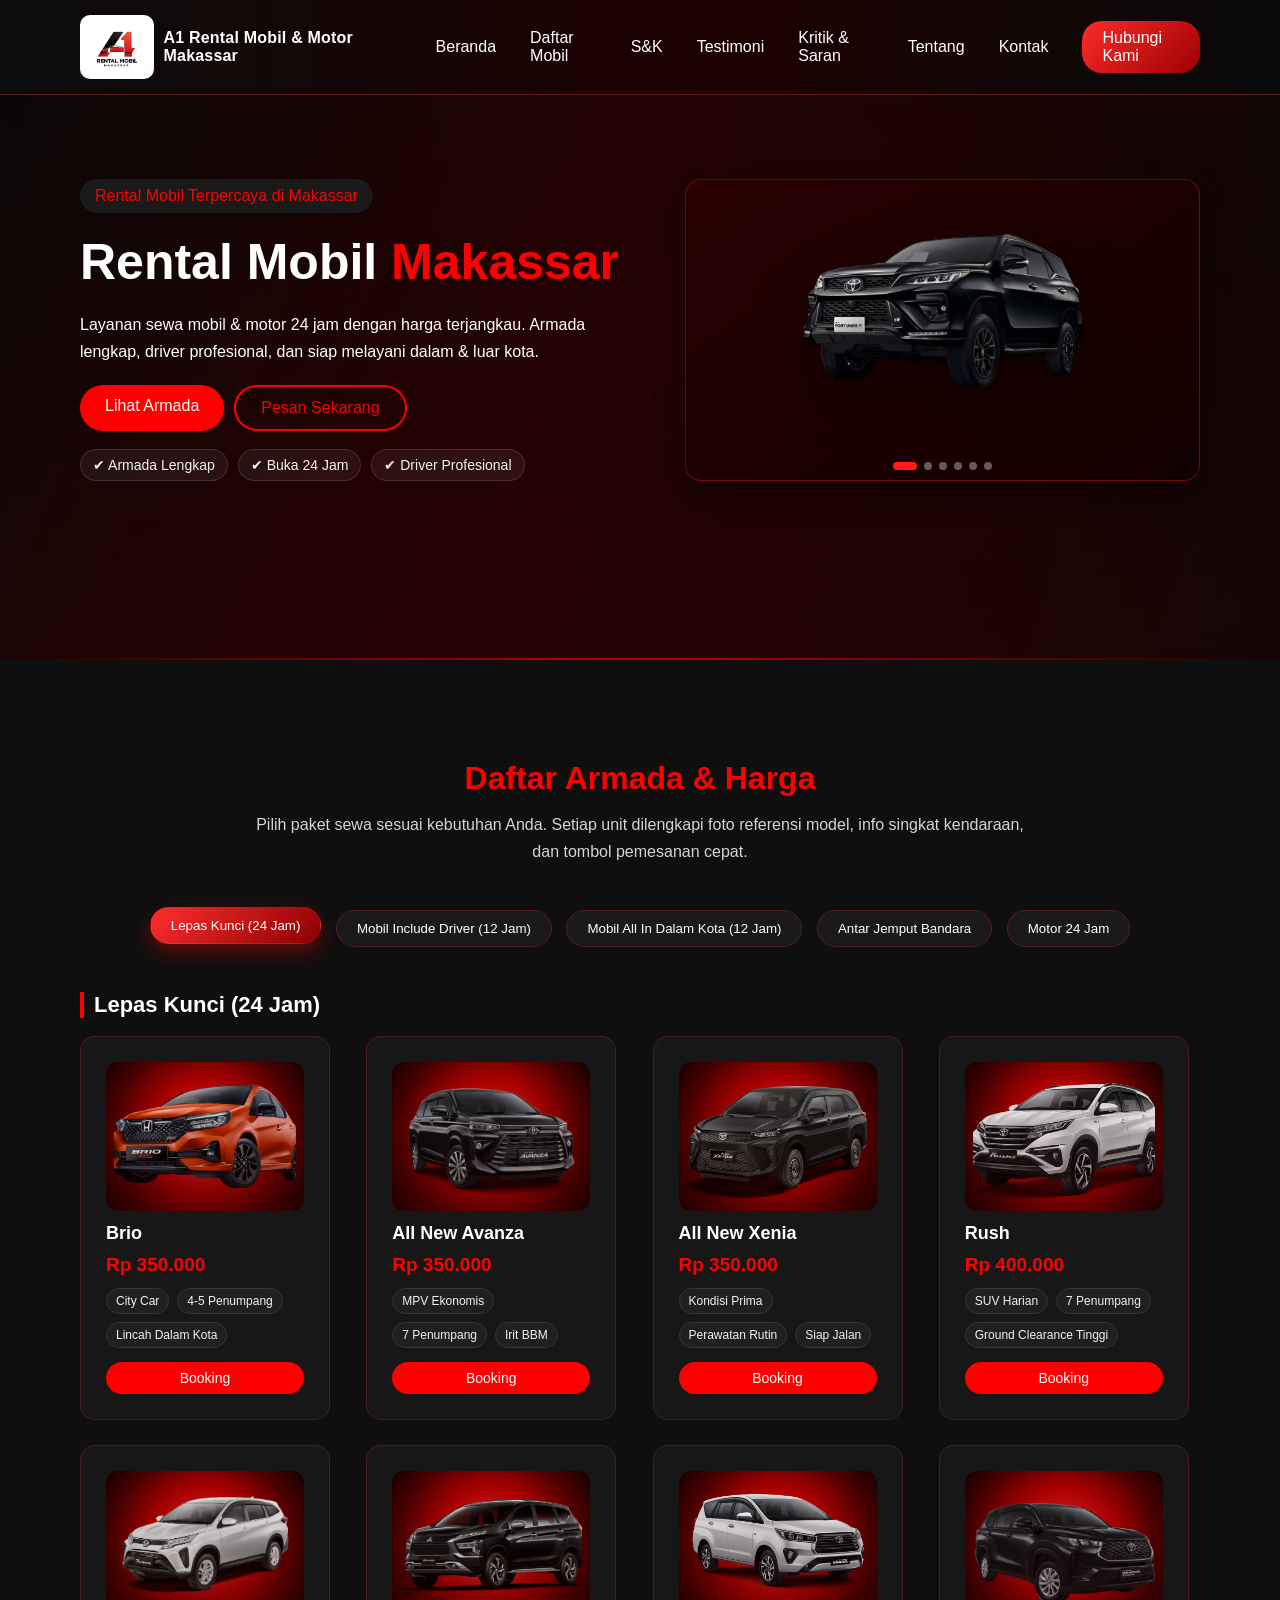
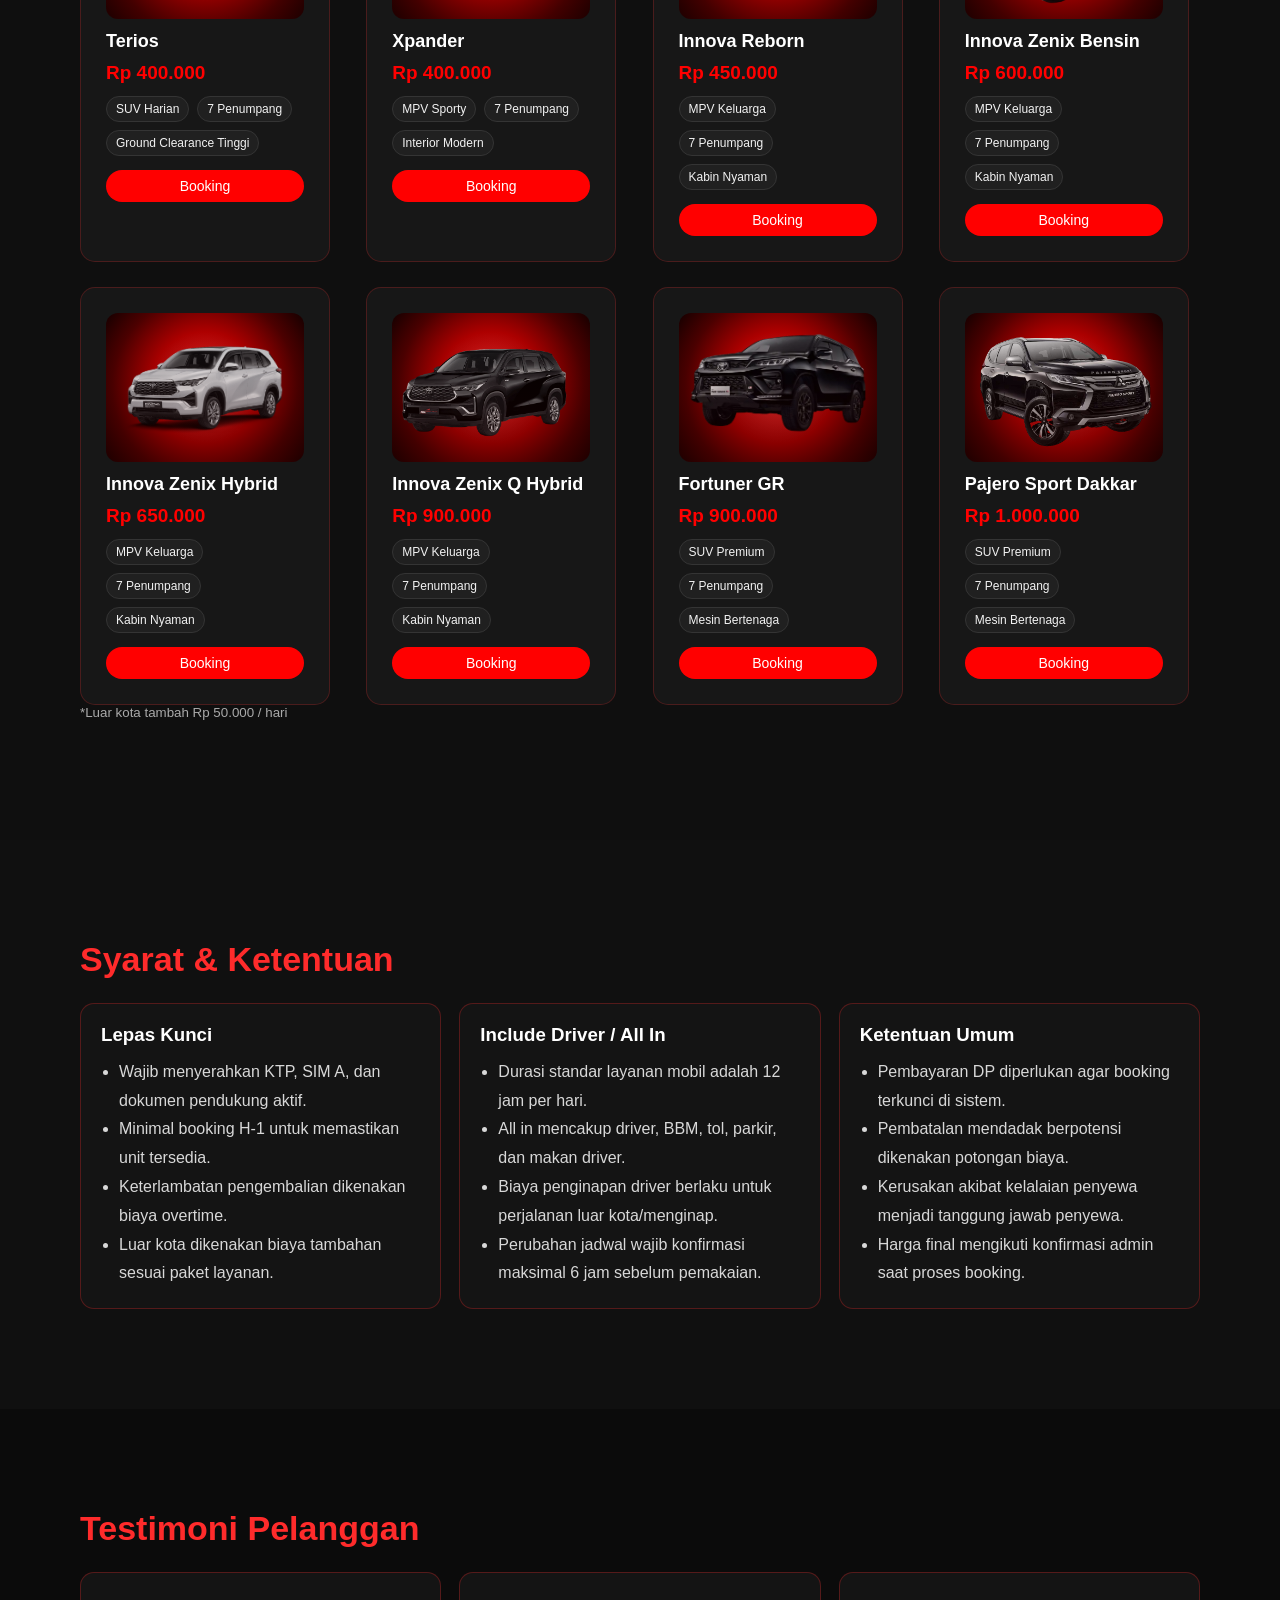
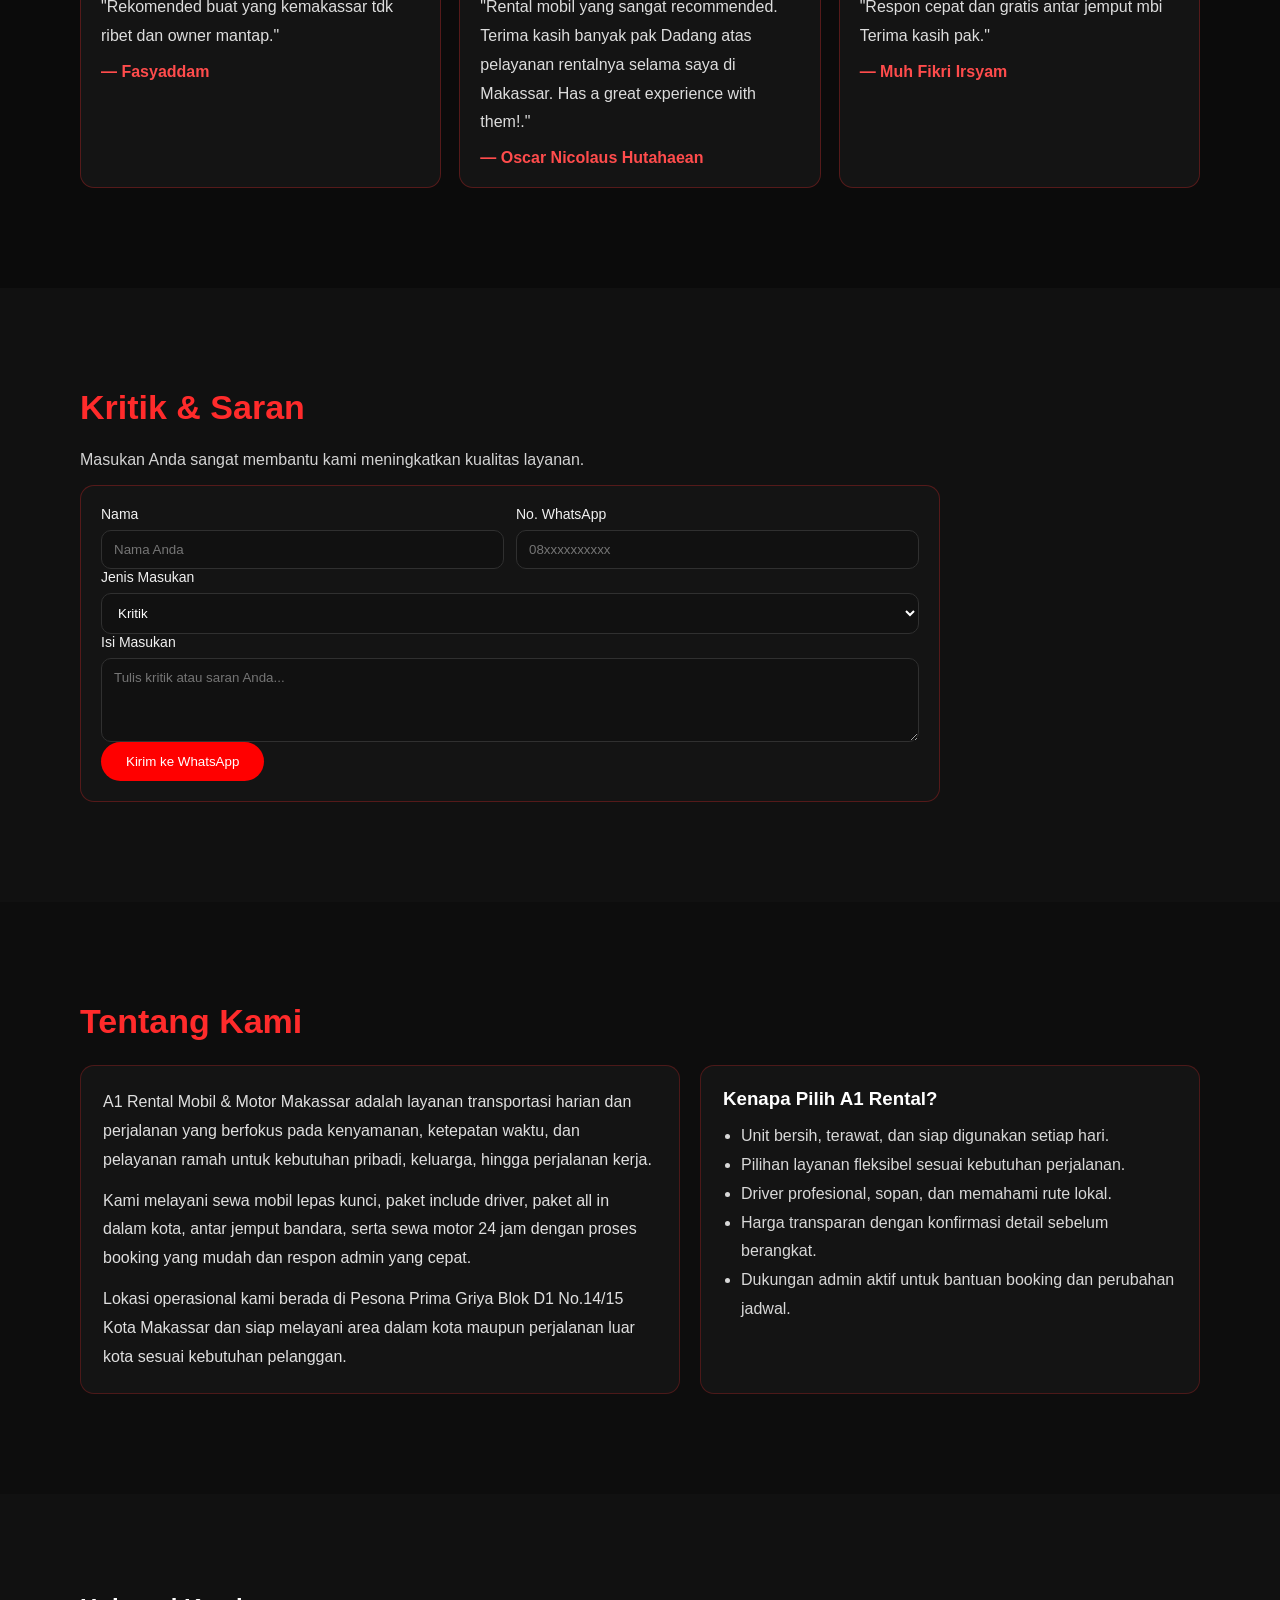
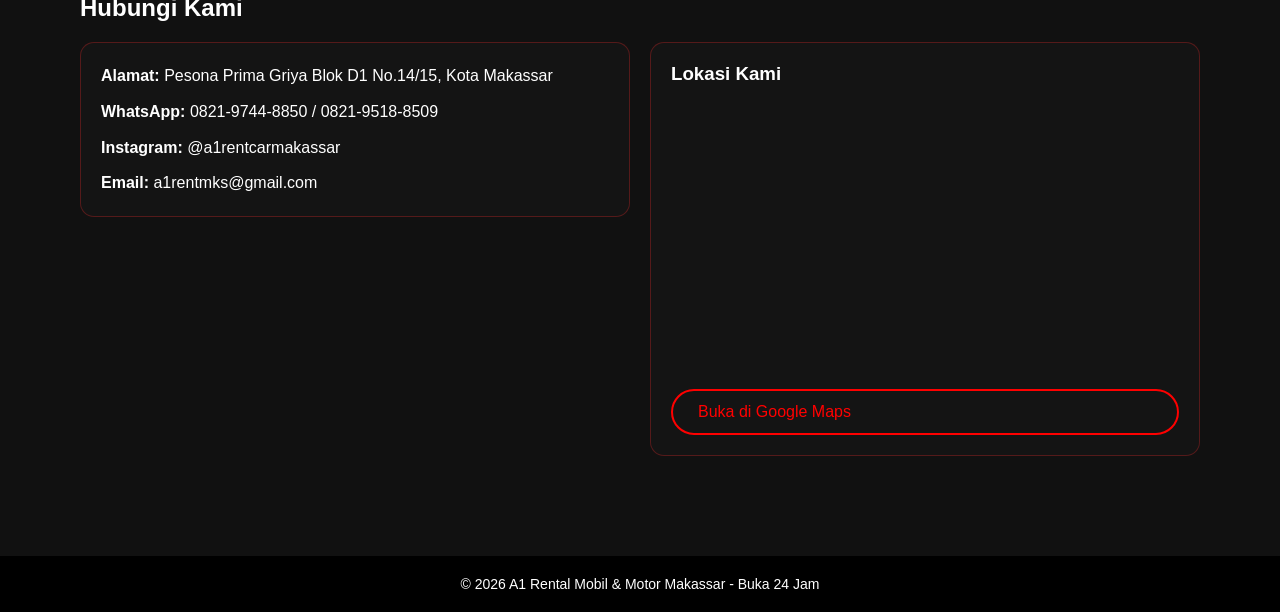
==== index.html @ 22dfd592 "remove boooking form" ====
<!DOCTYPE html>
<html lang="id">
<head>
<meta charset="UTF-8">
<meta name="viewport" content="width=device-width, initial-scale=1.0">

<!-- Primary SEO -->
<title>Rental Mobil Makassar Murah Lepas Kunci & Driver | A1 Rental Mobil</title>
<meta name="description" content="Rental Mobil Makassar murah mulai 250rb. Tersedia lepas kunci dan include driver. Armada lengkap Brio, Avanza, Innova, Fortuner. Booking cepat via WhatsApp.">
<meta name="keywords" content="rental mobil makassar, sewa mobil makassar murah, rental mobil lepas kunci makassar, rental mobil makassar dengan driver">
<meta name="robots" content="index, follow">
<meta name="author" content="A1 Rental Mobil Makassar">

<!-- Canonical -->
<link rel="canonical" href="https://www.a1rentalmakassar.com/">

<!-- Favicon -->
<link rel="icon" type="image/png" sizes="512x512" href="https://www.a1rentalmakassar.com/favicon-512.png">
<link rel="icon" type="image/png" sizes="192x192" href="https://www.a1rentalmakassar.com/favicon-192.png">
<link rel="shortcut icon" href="https://www.a1rentalmakassar.com/favicon-512.png">
<link rel="apple-touch-icon" sizes="192x192" href="https://www.a1rentalmakassar.com/favicon-192.png">

<!-- Sitemap -->
<link rel="sitemap" type="application/xml" title="Sitemap" href="/sitemap.xml">

<!-- Open Graph (Agar Bagus Saat Di Share) -->
<meta property="og:title" content="Rental Mobil Makassar Murah | A1 Rental Mobil">
<meta property="og:description" content="Sewa mobil Makassar lepas kunci & driver. Harga mulai 250rb. Booking cepat via WhatsApp.">
<meta property="og:type" content="website">
<meta property="og:url" content="https://www.a1rentalmakassar.com/">
<meta property="og:image" content="https://www.a1rentalmakassar.com/logo.png">

<!-- Twitter Card -->
<meta name="twitter:card" content="summary_large_image">
<meta name="twitter:title" content="Rental Mobil Makassar Murah | A1 Rental Mobil">
<meta name="twitter:description" content="Sewa mobil Makassar harga terjangkau. Lepas kunci & include driver.">

<!-- Google tag (gtag.js) -->
<script async src="https://www.googletagmanager.com/gtag/js?id=AW-17987800394"></script>
<script>
    window.dataLayer = window.dataLayer || [];
    function gtag(){dataLayer.push(arguments);}
    gtag('js', new Date());

    gtag('config', 'AW-17987800394');

    function gtag_report_conversion(url) {
        const fallbackRedirect = () => {
            if (url) {
                window.location.href = url;
            }
        };

        if (typeof gtag !== 'function') {
            fallbackRedirect();
            return false;
        }

        let hasRedirected = false;
        const callback = function () {
            if (hasRedirected) return;
            hasRedirected = true;
            fallbackRedirect();
        };

        gtag('event', 'conversion', {
            'send_to': 'AW-17987800394/dvFRCIK0zoEcEMqaoIFD',
            'event_callback': callback,
            'event_timeout': 2000
        });

        setTimeout(callback, 2100);
        return false;
    }
</script>

<!-- Schema Markup Local Business -->
<script type="application/ld+json">
{
  "@context": "https://schema.org",
  "@type": "AutoRental",
  "name": "A1 Rental Mobil Makassar",
  "url": "https://www.a1rentalmakassar.com",
  "logo": "https://www.a1rentalmakassar.com/logo.png",
  "telephone": "+6282197448850",
  "areaServed": "Makassar",
    "priceRange": "250000-2900000"
}
</script>

<!-- CSS -->
<link rel="stylesheet" href="style.css">

</head>
<body>

<!-- NAVBAR -->
<header class="navbar">
    <div class="logo-area">
        <img src="logo.png" alt="A1 Rental Makassar">
        <span class="logo-text">A1 Rental Mobil & Motor Makassar</span>
    </div>

    <button class="menu-toggle" id="menuToggle" aria-label="Buka menu navigasi" aria-expanded="false" aria-controls="mainNav">
        <span></span>
        <span></span>
        <span></span>
    </button>

    <nav id="mainNav">
        <a href="#beranda">Beranda</a>
        <a href="#armada">Daftar Mobil</a>
        <a href="#syarat">S&K</a>
        <a href="#testimoni">Testimoni</a>
        <a href="#saran">Kritik & Saran</a>
        <a href="#tentang">Tentang</a>
        <a href="#kontak">Kontak</a>
        <a href="https://wa.me/6282197448850" onclick="return gtag_report_conversion('https://wa.me/6282197448850');" class="btn-nav">Hubungi Kami</a>
    </nav>
</header>

<!-- HERO -->
<section class="hero" id="beranda">
    <div class="hero-inner">
        <div class="hero-text">
            <span class="badge">Rental Mobil Terpercaya di Makassar</span>
            <h1>Rental Mobil <span>Makassar</span></h1>
            <p>
                Layanan sewa mobil & motor 24 jam dengan harga terjangkau.
                Armada lengkap, driver profesional, dan siap melayani dalam & luar kota.
            </p>

            <div class="hero-btn">
                <a href="#armada" class="btn-primary">Lihat Armada</a>
                <a href="https://wa.me/6282197448850?text=Halo%20admin%20A1%20Rental%2C%20saya%20ingin%20booking%20kendaraan." onclick="return gtag_report_conversion('https://wa.me/6282197448850?text=Halo%20admin%20A1%20Rental%2C%20saya%20ingin%20booking%20kendaraan.');" class="btn-secondary">Pesan Sekarang</a>
            </div>

            <div class="info">
                <span>✔ Armada Lengkap</span>
                <span>✔ Buka 24 Jam</span>
                <span>✔ Driver Profesional</span>
            </div>
        </div>

        <div class="hero-visual">
            <div class="hero-slider-card">
                <div class="hero-slider-track" id="heroSliderTrack">
                    <div class="hero-slide" data-model="fortuner"><img src="img/Fortuner%20GR.png" alt="Fortuner GR"></div>
                    <div class="hero-slide" data-model="pajero"><img src="img/Pajero%20Sport%20Dakkar.png" alt="Pajero Sport Dakkar"></div>
                    <div class="hero-slide" data-model="alphard"><img src="img/New%20Alphard.png" alt="New Alphard"></div>
                    <div class="hero-slide" data-model="zenix"><img src="img/Innova%20Zenix%20Hybrid.png" alt="Innova Zenix Hybrid"></div>
                    <div class="hero-slide" data-model="hiace"><img src="img/Hiace%20Premio.png" alt="Hiace Premio"></div>
                    <div class="hero-slide" data-model="xpander"><img src="img/xpander.webp" alt="Xpander"></div>
                </div>
                <div class="hero-slider-dots" id="heroSliderDots"></div>
            </div>
        </div>
    </div>
</section>

<section class="armada" id="armada">

    <h2>Daftar Armada & Harga</h2>
    <p class="armada-subtitle">Pilih paket sewa sesuai kebutuhan Anda. Setiap unit dilengkapi foto referensi model, info singkat kendaraan, dan tombol pemesanan cepat.</p>

    <!-- BUTTON FILTER -->
    <div class="filter-btn">
        <button onclick="showCategory('lepas', event)" class="active">Lepas Kunci (24 Jam)</button>
        <button onclick="showCategory('driver', event)">Mobil Include Driver (12 Jam)</button>
        <button onclick="showCategory('allin', event)">Mobil All In Dalam Kota (12 Jam)</button>
        <button onclick="showCategory('bandara', event)">Antar Jemput Bandara</button>
        <button onclick="showCategory('motor', event)">Motor 24 Jam</button>
    </div>

    <!-- LEPAS KUNCI -->
    <div class="kategori-content" id="lepas">
        <h3>Lepas Kunci (24 Jam)</h3>
        <div class="grid">
            <div class="item"><h4>Brio</h4><p>Rp 350.000</p></div>
            <div class="item"><h4>All New Avanza</h4><p>Rp 350.000</p></div>
            <div class="item"><h4>All New Xenia</h4><p>Rp 350.000</p></div>
            <div class="item"><h4>Rush</h4><p>Rp 400.000</p></div>
            <div class="item"><h4>Terios</h4><p>Rp 400.000</p></div>
            <div class="item"><h4>Xpander</h4><p>Rp 400.000</p></div>
            <div class="item"><h4>Innova Reborn</h4><p>Rp 450.000</p></div>
            <div class="item"><h4>Innova Zenix Bensin</h4><p>Rp 600.000</p></div>
            <div class="item"><h4>Innova Zenix Hybrid</h4><p>Rp 650.000</p></div>
            <div class="item"><h4>Innova Zenix Q Hybrid</h4><p>Rp 900.000</p></div>
            <div class="item"><h4>Fortuner GR</h4><p>Rp 900.000</p></div>
            <div class="item"><h4>Pajero Sport Dakkar</h4><p>Rp 1.000.000</p></div>
        </div>
        <small>*Luar kota tambah Rp 50.000 / hari</small>
    </div>

    <!-- INCLUDE DRIVER -->
    <div class="kategori-content" id="driver">
        <h3>Mobil Include Driver (12 Jam)</h3>
        <div class="grid">
            <div class="item"><h4>All New Avanza</h4><p>Rp 500.000</p></div>
            <div class="item"><h4>Rush</h4><p>Rp 550.000</p></div>
            <div class="item"><h4>Terios</h4><p>Rp 550.000</p></div>
            <div class="item"><h4>Xpander</h4><p>Rp 550.000</p></div>
            <div class="item"><h4>Innova Reborn</h4><p>Rp 600.000</p></div>
            <div class="item"><h4>Innova Zenix Bensin</h4><p>Rp 750.000</p></div>
            <div class="item"><h4>Innova Zenix Hybrid</h4><p>Rp 800.000</p></div>
            <div class="item"><h4>Innova Zenix Q Hybrid</h4><p>Rp 1.050.000</p></div>
            <div class="item"><h4>Fortuner GR</h4><p>Rp 1.050.000</p></div>
            <div class="item"><h4>Pajero Sport Dakkar</h4><p>Rp 1.150.000</p></div>
            <div class="item"><h4>Hiace Commuter</h4><p>Rp 1.250.000</p></div>
            <div class="item"><h4>Hiace Premio</h4><p>Rp 1.350.000</p></div>
            <div class="item"><h4>New Alphard</h4><p>Rp 2.600.000</p></div>
        </div>
        <small>*Luar kota tambah Rp 100.000 / hari</small>
    </div>

    <!-- ALL IN -->
    <div class="kategori-content" id="allin">
        <h3>Mobil All In Dalam Kota (12 Jam)</h3>
        <small>*Include driver, BBM, makan driver, tol & parkir</small>
        <div class="grid">
            <div class="item"><h4>All New Avanza</h4><p>Rp 800.000</p></div>
            <div class="item"><h4>Rush</h4><p>Rp 850.000</p></div>
            <div class="item"><h4>Terios</h4><p>Rp 850.000</p></div>
            <div class="item"><h4>Xpander</h4><p>Rp 850.000</p></div>
            <div class="item"><h4>Innova Reborn</h4><p>Rp 900.000</p></div>
            <div class="item"><h4>Innova Zenix Bensin</h4><p>Rp 1.050.000</p></div>
            <div class="item"><h4>Innova Zenix Hybrid</h4><p>Rp 1.100.000</p></div>
            <div class="item"><h4>Innova Zenix Q Hybrid</h4><p>Rp 1.350.000</p></div>
            <div class="item"><h4>Fortuner GR</h4><p>Rp 1.350.000</p></div>
            <div class="item"><h4>Pajero Sport Dakkar</h4><p>Rp 1.450.000</p></div>
            <div class="item"><h4>Hiace Commuter</h4><p>Rp 1.550.000</p></div>
            <div class="item"><h4>Hiace Premio</h4><p>Rp 1.600.000</p></div>
            <div class="item"><h4>New Alphard</h4><p>Rp 2.900.000</p></div>
        </div>
    </div>

    <!-- BANDARA -->
    <div class="kategori-content" id="bandara">
        <h3>Antar Jemput Bandara All In</h3>
        <small>*BBM, tol & parkir</small>
        <div class="grid">
            <div class="item"><h4>Avanza</h4><p>Rp 250.000</p></div>
            <div class="item"><h4>Innova Reborn</h4><p>Rp 350.000</p></div>
            <div class="item"><h4>Innova Zenix</h4><p>Rp 450.000</p></div>
        </div>
    </div>

    <!-- MOTOR -->
    <div class="kategori-content" id="motor">
        <h3>Motor 24 Jam</h3>
        <div class="grid">
            <div class="item"><h4>PCX 150 cc</h4><p>Rp 150.000</p></div>
            <div class="item"><h4>NMAX 150 cc</h4><p>Rp 150.000</p></div>
            <div class="item"><h4>Vario 125 cc</h4><p>Rp 100.000</p></div>
            <div class="item"><h4>Fino 125 cc</h4><p>Rp 100.000</p></div>
            <div class="item"><h4>Scoopy 125 cc</h4><p>Rp 100.000</p></div>
            <div class="item"><h4>Genio 110 cc</h4><p>Rp 100.000</p></div>
        </div>
    </div>

</section>

<!-- SYARAT KETENTUAN -->
<section class="syarat" id="syarat">
    <h2>Syarat & Ketentuan</h2>
    <div class="terms-grid">
        <div class="terms-card">
            <h3>Lepas Kunci</h3>
            <ul>
                <li>Wajib menyerahkan KTP, SIM A, dan dokumen pendukung aktif.</li>
                <li>Minimal booking H-1 untuk memastikan unit tersedia.</li>
                <li>Keterlambatan pengembalian dikenakan biaya overtime.</li>
                <li>Luar kota dikenakan biaya tambahan sesuai paket layanan.</li>
            </ul>
        </div>
        <div class="terms-card">
            <h3>Include Driver / All In</h3>
            <ul>
                <li>Durasi standar layanan mobil adalah 12 jam per hari.</li>
                <li>All in mencakup driver, BBM, tol, parkir, dan makan driver.</li>
                <li>Biaya penginapan driver berlaku untuk perjalanan luar kota/menginap.</li>
                <li>Perubahan jadwal wajib konfirmasi maksimal 6 jam sebelum pemakaian.</li>
            </ul>
        </div>
        <div class="terms-card">
            <h3>Ketentuan Umum</h3>
            <ul>
                <li>Pembayaran DP diperlukan agar booking terkunci di sistem.</li>
                <li>Pembatalan mendadak berpotensi dikenakan potongan biaya.</li>
                <li>Kerusakan akibat kelalaian penyewa menjadi tanggung jawab penyewa.</li>
                <li>Harga final mengikuti konfirmasi admin saat proses booking.</li>
            </ul>
        </div>
    </div>
</section>

<!-- TESTIMONI -->
<section class="testimoni" id="testimoni">
    <h2>Testimoni Pelanggan</h2>
    <div class="testimoni-grid">
        <article class="testi-item">
            <p>"Rekomended buat yang kemakassar tdk ribet dan owner mantap."</p>
            <h4>— Fasyaddam</h4>
        </article>
        <article class="testi-item">
            <p>"Rental mobil yang sangat recommended. Terima kasih banyak pak Dadang atas pelayanan rentalnya selama saya di Makassar. Has a great experience with them!."</p>
            <h4>— Oscar Nicolaus Hutahaean</h4>
        </article>
        <article class="testi-item">
            <p>"Respon cepat dan gratis antar jemput mbi Terima kasih pak."</p>
            <h4>— Muh Fikri Irsyam</h4>
        </article>
    </div>
</section>

<!-- KRITIK DAN SARAN -->
<section class="saran" id="saran">
    <h2>Kritik & Saran</h2>
    <p class="saran-subtitle">Masukan Anda sangat membantu kami meningkatkan kualitas layanan.</p>
    <form id="feedbackForm" class="feedback-form">
        <div class="form-row">
            <div class="form-group">
                <label for="feedbackNama">Nama</label>
                <input type="text" id="feedbackNama" required placeholder="Nama Anda">
            </div>
            <div class="form-group">
                <label for="feedbackNoWa">No. WhatsApp</label>
                <input type="tel" id="feedbackNoWa" required placeholder="08xxxxxxxxxx">
            </div>
        </div>
        <div class="form-group">
            <label for="feedbackJenis">Jenis Masukan</label>
            <select id="feedbackJenis" required>
                <option value="Kritik">Kritik</option>
                <option value="Saran">Saran</option>
                <option value="Apresiasi">Apresiasi</option>
            </select>
        </div>
        <div class="form-group">
            <label for="feedbackPesan">Isi Masukan</label>
            <textarea id="feedbackPesan" rows="4" required placeholder="Tulis kritik atau saran Anda..."></textarea>
        </div>
        <button type="submit" class="btn-primary">Kirim ke WhatsApp</button>
    </form>
</section>

<!-- TENTANG -->
<section class="tentang" id="tentang">
    <h2>Tentang Kami</h2>
    <div class="tentang-grid">
        <div class="tentang-main">
            <p>
                A1 Rental Mobil & Motor Makassar adalah layanan transportasi harian dan perjalanan yang berfokus pada
                kenyamanan, ketepatan waktu, dan pelayanan ramah untuk kebutuhan pribadi, keluarga, hingga perjalanan kerja.
            </p>
            <p>
                Kami melayani sewa mobil lepas kunci, paket include driver, paket all in dalam kota, antar jemput bandara,
                serta sewa motor 24 jam dengan proses booking yang mudah dan respon admin yang cepat.
            </p>
            <p>
                Lokasi operasional kami berada di Pesona Prima Griya Blok D1 No.14/15 Kota Makassar dan siap melayani
                area dalam kota maupun perjalanan luar kota sesuai kebutuhan pelanggan.
            </p>
        </div>

        <div class="tentang-side">
            <h3>Kenapa Pilih A1 Rental?</h3>
            <ul>
                <li>Unit bersih, terawat, dan siap digunakan setiap hari.</li>
                <li>Pilihan layanan fleksibel sesuai kebutuhan perjalanan.</li>
                <li>Driver profesional, sopan, dan memahami rute lokal.</li>
                <li>Harga transparan dengan konfirmasi detail sebelum berangkat.</li>
                <li>Dukungan admin aktif untuk bantuan booking dan perubahan jadwal.</li>
            </ul>
        </div>
    </div>
</section>

<!-- KONTAK -->
<section class="kontak" id="kontak">
    <h2>Hubungi Kami</h2>
    <div class="kontak-layout">
        <div class="kontak-grid">
            <p><b>Alamat:</b> Pesona Prima Griya Blok D1 No.14/15, Kota Makassar</p>
            <p><b>WhatsApp:</b> 0821-9744-8850 / 0821-9518-8509</p>
            <p><b>Instagram:</b> @a1rentcarmakassar</p>
            <p><b>Email:</b> a1rentmks@gmail.com</p>
        </div>

        <div class="kontak-map-card">
            <h3>Lokasi Kami</h3>
            <iframe
                src="https://www.google.com/maps?output=embed&q=Pesona+Prima+Griya+Blok+D1+No.14/15+Kota+Makassar"
                loading="lazy"
                referrerpolicy="no-referrer-when-downgrade"
                allowfullscreen
                title="Google Maps A1 Rental Makassar"></iframe>
            <a href="https://maps.app.goo.gl/TcPiTi96g9vByP3y5" target="_blank" class="btn-secondary">Buka di Google Maps</a>
        </div>
    </div>
</section>

<footer>
    © 2026 A1 Rental Mobil & Motor Makassar - Buka 24 Jam
</footer>
<script>
function showCategory(id, evt) {
    const contents = document.querySelectorAll('.kategori-content');
    const buttons = document.querySelectorAll('.filter-btn button');

    contents.forEach(content => {
        content.classList.remove('active');
    });

    buttons.forEach(btn => {
        btn.classList.remove('active');
    });

    document.getElementById(id).classList.add('active');
    if (evt && evt.currentTarget) {
        evt.currentTarget.classList.add('active');
    }
}

document.getElementById('lepas').classList.add('active');

const menuToggle = document.getElementById('menuToggle');
const mainNav = document.getElementById('mainNav');

if (menuToggle && mainNav) {
    menuToggle.addEventListener('click', () => {
        const isOpen = mainNav.classList.toggle('open');
        menuToggle.classList.toggle('active', isOpen);
        menuToggle.setAttribute('aria-expanded', String(isOpen));
    });

    mainNav.querySelectorAll('a').forEach(link => {
        link.addEventListener('click', () => {
            mainNav.classList.remove('open');
            menuToggle.classList.remove('active');
            menuToggle.setAttribute('aria-expanded', 'false');
        });
    });
}

const localImageMap = {
    'brio': 'img/brio.png',
    'all new avanza': 'img/avanza.png',
    'all new xenia': 'img/xenia.webp',
    'avanza': 'img/avanza.png',
    'rush': 'img/rush.png',
    'terios': 'img/terios.webp',
    'xpander': 'img/xpander.webp',
    'innova reborn': 'img/Innova Reborn.png',
    'innova zenix bensin': 'img/Innova Zenix Bensin.png',
    'innova zenix hybrid': 'img/Innova Zenix Hybrid.png',
    'innova zenix q hybrid': 'img/Innova Zenix Q Hybrid.png',
    'innova zenix': 'img/Innova Zenix Bensin.png',
    'fortuner gr': 'img/Fortuner GR.png',
    'pajero sport dakkar': 'img/Pajero Sport Dakkar.png',
    'hiace commuter': 'img/Hiace Commuter.png',
    'hiace premio': 'img/Hiace Premio.png',
    'new alphard': 'img/New Alphard.png',
    'pcx 150 cc': 'img/PCX 150 cc.png',
    'nmax 150 cc': 'img/NMAX 150 cc.png',
    'vario 125 cc': 'img/Vario 125 cc.png',
    'fino 125 cc': 'img/Fino 125 cc.png',
    'scoopy 125 cc': 'img/Scoopy 125 cc.png',
    'genio 110 cc': 'img/Genio 110 cc.png'
};

function getSpecs(vehicleName) {
    const name = vehicleName.toLowerCase();

    if (name.includes('alphard')) return ['Premium MPV', '7 Penumpang', 'Captain Seat'];
    if (name.includes('hiace')) return ['Van Pariwisata', '10-14 Penumpang', 'Bagasi Luas'];
    if (name.includes('fortuner') || name.includes('pajero')) return ['SUV Premium', '7 Penumpang', 'Mesin Bertenaga'];
    if (name.includes('innova')) return ['MPV Keluarga', '7 Penumpang', 'Kabin Nyaman'];
    if (name.includes('rush') || name.includes('terios')) return ['SUV Harian', '7 Penumpang', 'Ground Clearance Tinggi'];
    if (name.includes('xpander')) return ['MPV Sporty', '7 Penumpang', 'Interior Modern'];
    if (name.includes('avanza')) return ['MPV Ekonomis', '7 Penumpang', 'Irit BBM'];
    if (name.includes('brio')) return ['City Car', '4-5 Penumpang', 'Lincah Dalam Kota'];
    return ['Kondisi Prima', 'Perawatan Rutin', 'Siap Jalan'];
}

const carCategoryIds = ['lepas', 'driver', 'allin', 'bandara', 'motor'];

carCategoryIds.forEach(categoryId => {
    const category = document.getElementById(categoryId);
    if (!category) return;

    category.querySelectorAll('.item').forEach((card, index) => {
        if (card.querySelector('.item-media')) return;

        const title = card.querySelector('h4');
        const price = card.querySelector('p');
        if (!title || !price) return;

        const modelName = title.textContent.trim();
        const normalized = modelName.toLowerCase();
        const localImage = localImageMap[normalized] || 'img/avanza.png';
        card.setAttribute('data-model', normalized);

        const media = document.createElement('div');
        media.className = 'item-media';

        const image = document.createElement('img');
        image.className = 'vehicle-img';
        image.loading = 'lazy';
        image.alt = modelName;
        image.src = localImage;
        media.appendChild(image);

        const specs = getSpecs(modelName);
        const infoList = document.createElement('ul');
        infoList.className = 'vehicle-meta';
        specs.forEach(item => {
            const li = document.createElement('li');
            li.textContent = item;
            infoList.appendChild(li);
        });

        const actionWrap = document.createElement('div');
        actionWrap.className = 'item-actions';
        const layananLabels = {
            lepas: 'Lepas Kunci',
            driver: 'Include Driver',
            allin: 'All In (Driver + BBM)',
            bandara: 'Antar Jemput Bandara',
            motor: 'Sewa Motor'
        };
        const waBookingMessage = `Halo admin A1 Rental, saya ingin booking unit ${modelName} untuk layanan ${layananLabels[categoryId] || categoryId}.`;
        const waBookingLink = `https://wa.me/6282197448850?text=${encodeURIComponent(waBookingMessage)}`;
        actionWrap.innerHTML = `
            <a href="${waBookingLink}" class="item-order" target="_blank" rel="noopener" onclick="return gtag_report_conversion('${waBookingLink}');">Booking</a>
        `;

        card.classList.add('enhanced-item', 'reveal-item');
        card.style.setProperty('--delay', `${index * 0.05}s`);
        card.prepend(media);
        price.insertAdjacentElement('afterend', infoList);
        card.appendChild(actionWrap);
    });
});

const revealObserver = new IntersectionObserver((entries) => {
    entries.forEach(entry => {
        if (entry.isIntersecting) {
            entry.target.classList.add('show');
            revealObserver.unobserve(entry.target);
        }
    });
}, { threshold: 0.15 });

document.querySelectorAll('.reveal-item').forEach(card => revealObserver.observe(card));

const feedbackForm = document.getElementById('feedbackForm');

if (feedbackForm) {
    feedbackForm.addEventListener('submit', (event) => {
        event.preventDefault();

        const nama = document.getElementById('feedbackNama').value.trim();
        const noWa = document.getElementById('feedbackNoWa').value.trim();
        const jenis = document.getElementById('feedbackJenis').value;
        const pesan = document.getElementById('feedbackPesan').value.trim();

        const waMessage = [
            'Halo admin A1 Rental, saya ingin mengirim masukan.',
            '',
            `Nama: ${nama}`,
            `No. WA: ${noWa}`,
            `Jenis: ${jenis}`,
            `Masukan: ${pesan}`
        ].join('\n');

        const waUrl = `https://wa.me/6282197448850?text=${encodeURIComponent(waMessage)}`;
        gtag_report_conversion(waUrl);
    });
}

const heroSliderTrack = document.getElementById('heroSliderTrack');
const heroSliderDots = document.getElementById('heroSliderDots');

if (heroSliderTrack && heroSliderDots) {
    const heroSlides = Array.from(heroSliderTrack.children);
    let activeSlide = 0;
    let slideTimer;

    heroSlides.forEach((_, index) => {
        const dot = document.createElement('button');
        dot.type = 'button';
        dot.setAttribute('aria-label', `Slide ${index + 1}`);
        if (index === 0) dot.classList.add('active');
        dot.addEventListener('click', () => {
            showHeroSlide(index);
            restartHeroSlider();
        });
        heroSliderDots.appendChild(dot);
    });

    const dots = heroSliderDots.querySelectorAll('button');

    function showHeroSlide(index) {
        activeSlide = (index + heroSlides.length) % heroSlides.length;
        heroSlides.forEach((slide, slideIndex) => {
            slide.classList.toggle('active', slideIndex === activeSlide);
        });
        dots.forEach((dot, dotIndex) => {
            dot.classList.toggle('active', dotIndex === activeSlide);
        });
    }

    function startHeroSlider() {
        slideTimer = setInterval(() => {
            showHeroSlide(activeSlide + 1);
        }, 3000);
    }

    function restartHeroSlider() {
        clearInterval(slideTimer);
        startHeroSlider();
    }

    showHeroSlide(0);
    startHeroSlider();

    heroSliderTrack.addEventListener('mouseenter', () => clearInterval(slideTimer));
    heroSliderTrack.addEventListener('mouseleave', startHeroSlider);
}
</script>

</body>
</html>
---- style.css ----
* {
    margin: 0;
    padding: 0;
    box-sizing: border-box;
    font-family: Arial, sans-serif;
}

body {
    background: #0b0b0b;
    color: white;
    scroll-behavior: smooth;
    overflow-x: hidden;
    animation: pageFade 0.8s ease;
}

body::before {
    content: "";
    position: fixed;
    inset: 0;
    background: radial-gradient(circle at top right, rgba(255, 0, 0, 0.12), rgba(255, 0, 0, 0));
    pointer-events: none;
    z-index: -1;
}

/* NAVBAR */
.navbar {
    display: flex;
    justify-content: space-between;
    align-items: center;
    padding: 15px 80px;
    background: linear-gradient(90deg, #0c0c0c 0%, #1d0000 55%, #0a0a0a 100%);
    position: fixed;
    width: 100%;
    top: 0;
    z-index: 1000;
    border-bottom: 1px solid rgba(255, 70, 70, 0.3);
}

.logo-area img {
    height: 64px;
    background: white;
    padding: 3px 8px;
    border-radius: 10px;
}

.logo-area {
    display: flex;
    align-items: center;
    gap: 10px;
}

.logo-text {
    font-size: 16px;
    font-weight: 700;
    color: #fff;
    letter-spacing: 0.2px;
}

nav {
    display: flex;
    align-items: center;
    gap: 4px;
}

nav a {
    color: white;
    text-decoration: none;
    margin-left: 30px;
    transition: 0.3s;
    position: relative;
}

nav a:hover {
    color: red;
}

nav a::after {
    content: "";
    position: absolute;
    left: 0;
    bottom: -6px;
    width: 0;
    height: 2px;
    background: red;
    transition: width 0.3s;
}

nav a:hover::after {
    width: 100%;
}

.btn-nav {
    background: linear-gradient(135deg, #ff2b2b 0%, #9d0000 100%);
    padding: 8px 20px;
    border-radius: 20px;
}

.menu-toggle {
    display: none;
    background: transparent;
    border: 1px solid #333;
    border-radius: 10px;
    padding: 8px;
    width: 44px;
    height: 44px;
    cursor: pointer;
}

.menu-toggle span {
    display: block;
    width: 24px;
    height: 2px;
    background: #fff;
    margin: 5px auto;
    transition: 0.3s;
}

.menu-toggle.active span:nth-child(1) {
    transform: translateY(7px) rotate(45deg);
}

.menu-toggle.active span:nth-child(2) {
    opacity: 0;
}

.menu-toggle.active span:nth-child(3) {
    transform: translateY(-7px) rotate(-45deg);
}

/* HERO */
.hero {
    padding: 150px 80px;
    background:
        linear-gradient(110deg, rgba(10, 10, 10, 0.86) 0%, rgba(50, 0, 0, 0.68) 45%, rgba(8, 8, 8, 0.84) 100%),
        url('https://images.pexels.com/photos/3802510/pexels-photo-3802510.jpeg?auto=compress&cs=tinysrgb&w=1800');
    background-size: cover;
    background-position: center;
    position: relative;
    overflow: hidden;
}

.hero::before {
    content: "";
    position: absolute;
    inset: 0;
    background: linear-gradient(180deg, rgba(0, 0, 0, 0.22) 0%, rgba(40, 0, 0, 0.42) 100%);
    z-index: 0;
}

.hero-inner {
    display: grid;
    grid-template-columns: 1.05fr 0.95fr;
    gap: 36px;
    align-items: center;
    position: relative;
    z-index: 1;
}

.hero::after {
    content: "";
    position: absolute;
    left: 0;
    right: 0;
    bottom: 0;
    height: 2px;
    background: linear-gradient(90deg, transparent 0%, rgba(255, 0, 0, 0.7) 50%, transparent 100%);
}

.hero h1 {
    font-size: 50px;
    animation: riseUp 0.9s ease both;
}

.hero h1 span {
    color: red;
}

.badge {
    background: #1a1a1a;
    padding: 8px 15px;
    border-radius: 20px;
    color: red;
    display: inline-block;
    margin-bottom: 20px;
}

.hero p {
    max-width: 600px;
    margin: 20px 0;
    line-height: 1.7;
    animation: riseUp 1.1s ease both;
}

.hero-btn {
    display: flex;
    flex-wrap: wrap;
    gap: 10px;
}

.hero-btn a {
    margin-right: 0;
}

.info {
    margin-top: 18px;
    display: flex;
    flex-wrap: wrap;
    gap: 10px;
}

.info span {
    display: inline-block;
    font-size: 14px;
    color: #f3f3f3;
    background: rgba(255, 255, 255, 0.06);
    border: 1px solid rgba(255, 255, 255, 0.12);
    padding: 7px 12px;
    border-radius: 999px;
}

.hero-visual {
    position: relative;
    min-height: 360px;
    display: flex;
    align-items: center;
    justify-content: center;
}

.hero-slider-card {
    position: relative;
    width: min(560px, 100%);
    border-radius: 16px;
    padding: 10px;
    background: linear-gradient(145deg, #2a0000, #120000);
    border: 1px solid rgba(255, 35, 35, 0.35);
    box-shadow: 0 14px 30px rgba(0, 0, 0, 0.42);
    overflow: hidden;
}

.hero-slider-card::before {
    content: none;
    position: absolute;
    inset: 0;
    background: none;
    opacity: 0;
    pointer-events: none;
}

.hero-slider-track {
    position: relative;
    width: 100%;
    height: 260px;
    border-radius: 12px;
    overflow: hidden;
    z-index: 1;
    padding: 0;
    background: transparent;
}

.hero-slide {
    position: absolute;
    inset: 0;
    opacity: 0;
    pointer-events: none;
    transform: translateX(22px) scale(0.98);
}

.hero-slide.active {
    opacity: 1;
    transform: translateX(0) scale(1);
    animation: heroSlideIn 0.45s ease;
}

.hero-slide img {
    width: 100%;
    height: 100%;
    object-fit: contain;
    object-position: center;
    display: block;
    filter: drop-shadow(0 14px 24px rgba(0, 0, 0, 0.45));
}

.hero-slide[data-model="fortuner"] img,
.hero-slide[data-model="hiace"] img {
    transform: scale(1.12);
}

.hero-slide[data-model="hiace"] img {
    transform: scale(1.22);
}

.hero-slide[data-model="zenix"] img {
    transform: scale(0.9);
}

.hero-slider-dots {
    margin-top: 12px;
    display: flex;
    justify-content: center;
    gap: 7px;
}

.hero-slider-dots button {
    width: 8px;
    height: 8px;
    border-radius: 50%;
    border: 0;
    background: rgba(255, 255, 255, 0.35);
    cursor: pointer;
    transition: 0.3s;
}

.hero-slider-dots button.active {
    width: 24px;
    border-radius: 999px;
    background: #ff1b1b;
}

.btn-primary {
    background: red;
    padding: 12px 25px;
    border-radius: 25px;
    color: white;
    text-decoration: none;
    transition: transform 0.3s, box-shadow 0.3s;
}

.btn-secondary {
    border: 2px solid red;
    padding: 12px 25px;
    border-radius: 25px;
    color: red;
    text-decoration: none;
    transition: transform 0.3s, box-shadow 0.3s;
}

.btn-primary:hover,
.btn-secondary:hover {
    transform: translateY(-3px);
    box-shadow: 0 12px 24px rgba(255, 0, 0, 0.3);
}

/* MOBIL */
.mobil {
    padding: 100px 80px;
    background: #111;
}

.mobil h2 {
    margin-bottom: 40px;
}

.card-container {
    display: flex;
    gap: 20px;
    flex-wrap: wrap;
}

.card {
    background: #1a1a1a;
    padding: 25px;
    border-radius: 15px;
    width: 250px;
    transition: 0.3s;
}

.card:hover {
    transform: translateY(-10px);
    box-shadow: 0 10px 30px rgba(255,0,0,0.3);
}

.note {
    margin-top: 20px;
    color: #aaa;
}

/* TENTANG */
.tentang {
    padding: 100px 80px;
    background: #0d0d0d;
}

.tentang h2 {
    color: #ff2b2b;
    margin-bottom: 24px;
    font-size: 34px;
}

.tentang-grid {
    display: grid;
    grid-template-columns: 1.2fr 1fr;
    gap: 20px;
}

.tentang-main,
.tentang-side {
    background: #141414;
    border: 1px solid rgba(255, 45, 45, 0.24);
    border-radius: 14px;
    padding: 22px;
}

.tentang-main p {
    color: #dfdfdf;
    line-height: 1.8;
    margin-bottom: 12px;
}

.tentang-main p:last-child {
    margin-bottom: 0;
}

.tentang-side h3 {
    margin-bottom: 12px;
    color: #fff;
}

.tentang-side ul {
    padding-left: 18px;
    color: #d8d8d8;
    line-height: 1.8;
}

.syarat,
.testimoni,
.saran {
    padding: 100px 80px;
}

.syarat {
    background: #101010;
}

.testimoni {
    background: #0b0b0b;
}

.saran {
    background: #111;
}

.syarat h2,
.testimoni h2,
.saran h2 {
    color: #ff2b2b;
    margin-bottom: 24px;
    font-size: 34px;
}

.terms-grid,
.testimoni-grid {
    display: grid;
    grid-template-columns: repeat(auto-fit, minmax(260px, 1fr));
    gap: 18px;
}

.terms-card,
.testi-item,
.feedback-form,
.kontak-grid {
    background: #141414;
    border: 1px solid rgba(255, 45, 45, 0.28);
    border-radius: 14px;
    padding: 20px;
}

.terms-card h3 {
    margin-bottom: 12px;
    color: #fff;
}

.terms-card ul {
    padding-left: 18px;
    color: #d8d8d8;
    line-height: 1.8;
}

.testi-item p {
    color: #ddd;
    line-height: 1.8;
    margin-bottom: 12px;
}

.testi-item h4 {
    color: #ff4c4c;
}

.saran-subtitle {
    color: #d3d3d3;
    margin-bottom: 16px;
}

.feedback-form {
    max-width: 860px;
}

.feedback-form .btn-primary {
    border: 0;
    cursor: pointer;
}

/* KONTAK */
.kontak {
    padding: 100px 80px;
    background: #111;
}

.kontak h2 {
    margin-bottom: 20px;
}

.kontak-layout {
    display: grid;
    grid-template-columns: 1fr 1fr;
    gap: 20px;
    align-items: start;
}

.kontak-grid {
    display: grid;
    gap: 10px;
    max-width: 100%;
}

.kontak-grid p {
    margin: 0;
    line-height: 1.6;
}

.kontak-map-card {
    background: #141414;
    border: 1px solid rgba(255, 45, 45, 0.28);
    border-radius: 14px;
    padding: 20px;
    display: flex;
    flex-direction: column;
    gap: 12px;
}

.kontak-map-card h3 {
    margin: 0;
    color: #fff;
}

.kontak-map-card iframe {
    width: 100%;
    height: 280px;
    border: 0;
    border-radius: 10px;
}

footer {
    text-align: center;
    padding: 20px;
    background: black;
    font-size: 14px;
}
/* ARMADA */
.armada {
    padding: 100px 80px;
    background: #0f0f0f;
}

.armada h2 {
    text-align: center;
    font-size: 32px;
    margin-bottom: 14px;
    color: red;
}

.armada-subtitle {
    text-align: center;
    max-width: 780px;
    margin: 0 auto 40px;
    color: #d5d5d5;
    line-height: 1.7;
}

.kategori {
    margin-bottom: 70px;
}

.kategori h3 {
    margin-bottom: 30px;
    font-size: 22px;
    color: white;
    border-left: 4px solid red;
    padding-left: 10px;
}

.grid {
    display: grid;
    grid-template-columns: repeat(auto-fit, minmax(245px, 1fr));
    gap: 25px;
}

.item {
    background: #171717;
    padding: 25px;
    border-radius: 15px;
    width: 250px;
    transition: 0.3s;
    border: 1px solid rgba(255, 45, 45, 0.22);
    position: relative;
    overflow: hidden;
}

.item:hover {
    transform: translateY(-10px) scale(1.01);
    box-shadow: 0 18px 35px rgba(255,0,0,0.32);
    border-color: rgba(255, 0, 0, 0.45);
}

.item h4 {
    margin-bottom: 10px;
    font-size: 18px;
}

.item p {
    color: red;
    font-weight: bold;
    margin-bottom: 12px;
    font-size: 19px;
}

.item a {
    display: inline-block;
    padding: 8px 15px;
    background: red;
    color: white;
    text-decoration: none;
    border-radius: 20px;
    font-size: 14px;
}

.kategori small {
    color: #aaa;
}
.filter-btn {
    text-align: center;
    margin-bottom: 40px;
}

.filter-btn button {
    background: #1a1a1a;
    color: white;
    border: 1px solid rgba(255, 35, 35, 0.25);
    padding: 10px 20px;
    margin: 5px;
    border-radius: 25px;
    cursor: pointer;
    transition: 0.3s;
    transform: translateY(0);
}

.filter-btn button:hover,
.filter-btn .active {
    background: linear-gradient(135deg, #ff2e2e 0%, #8a0000 100%);
    transform: translateY(-3px);
    box-shadow: 0 8px 20px rgba(255,0,0,0.35);
}

.kategori-content {
    display: none;
}

.kategori-content.active {
    display: block;
    animation: fadeTab 0.45s ease;
}

.kategori-content h3 {
    margin-bottom: 18px;
    font-size: 22px;
    color: white;
    border-left: 4px solid red;
    padding-left: 10px;
}

.kategori-content small {
    display: block;
    margin-bottom: 20px;
    color: #aaa;
}

.item-media {
    position: relative;
    border-radius: 12px;
    overflow: hidden;
    margin-bottom: 12px;
    background: radial-gradient(circle at center, #ff3b3b 0%, #b30000 45%, #4d0000 75%, #140000 100%);
    aspect-ratio: 4 / 3;
    padding: 8px;
}

.vehicle-img {
    width: 100%;
    height: 100%;
    object-fit: cover;
    display: block;
    transition: transform 0.45s ease;
    border-radius: 10px;
}

.item:hover .vehicle-img {
    transform: scale(1.03);
}

.item[data-model="innova reborn"] .vehicle-img,
.item[data-model="terios"] .vehicle-img,
.item[data-model="innova zenix hybrid"] .vehicle-img,
.item[data-model="new alphard"] .vehicle-img {
    object-fit: contain;
    object-position: center;
    transform: scale(1);
}

.item[data-model="innova reborn"]:hover .vehicle-img,
.item[data-model="terios"]:hover .vehicle-img,
.item[data-model="innova zenix hybrid"]:hover .vehicle-img,
.item[data-model="new alphard"]:hover .vehicle-img {
    transform: scale(1.02);
}

.item-media::after {
    content: "";
    position: absolute;
    inset: 0;
    background: linear-gradient(180deg, rgba(0,0,0,0), rgba(45,0,0,0.35));
}

.vehicle-meta {
    list-style: none;
    display: flex;
    flex-wrap: wrap;
    gap: 8px;
    margin-bottom: 14px;
}

.vehicle-meta li {
    font-size: 12px;
    border: 1px solid #343434;
    padding: 5px 9px;
    border-radius: 999px;
    color: #f2f2f2;
    background: rgba(255, 255, 255, 0.04);
}

.item-actions {
    display: flex;
    gap: 8px;
}

.item-order {
    flex: 1;
    text-align: center;
    text-decoration: none;
    font-size: 13px;
    padding: 9px 8px;
    border-radius: 9px;
    transition: 0.3s;
}

.item-order {
    background: red;
    color: white;
}

.item-order:hover {
    transform: translateY(-2px);
    box-shadow: 0 10px 16px rgba(255,0,0,0.22);
}

.reveal-item {
    opacity: 0;
    transform: translateY(18px);
}

.reveal-item.show {
    opacity: 1;
    transform: translateY(0);
    transition: opacity 0.6s ease var(--delay), transform 0.6s ease var(--delay);
}

.booking-page {
    padding: 130px 80px 60px;
    min-height: 100vh;
    background: linear-gradient(180deg, #130000, #090909);
}

.booking-wrapper {
    display: grid;
    grid-template-columns: 1.4fr 1fr;
    gap: 24px;
    max-width: 1200px;
    margin: 0 auto;
}

.booking-card {
    background: rgba(20, 20, 20, 0.92);
    border: 1px solid #2a2a2a;
    border-radius: 16px;
    padding: 24px;
}

.booking-form-card h1 {
    color: #ff3d3d;
    margin-bottom: 8px;
}

.booking-intro {
    color: #d7d7d7;
    margin-bottom: 18px;
    line-height: 1.6;
}

.booking-form {
    display: flex;
    flex-direction: column;
    gap: 14px;
}

.form-row {
    display: grid;
    grid-template-columns: 1fr 1fr;
    gap: 12px;
}

.form-group {
    display: flex;
    flex-direction: column;
    gap: 8px;
}

.form-group label {
    color: #f1f1f1;
    font-size: 14px;
}

.form-group input,
.form-group select,
.form-group textarea {
    background: #111;
    border: 1px solid #303030;
    color: #fff;
    border-radius: 10px;
    padding: 11px 12px;
}

.form-group input:focus,
.form-group select:focus,
.form-group textarea:focus {
    outline: none;
    border-color: #d01111;
    box-shadow: 0 0 0 3px rgba(255, 0, 0, 0.14);
}

.form-check {
    display: flex;
    align-items: center;
    gap: 10px;
}

.booking-submit {
    width: 100%;
    border: 0;
    cursor: pointer;
    font-size: 16px;
}

.booking-submit-mobile {
    display: none;
}

.booking-summary h2 {
    margin-bottom: 14px;
}

.summary-line {
    display: flex;
    justify-content: space-between;
    gap: 12px;
    padding: 10px 0;
    border-bottom: 1px dashed #363636;
}

.summary-line.total {
    border-bottom: 0;
    margin-top: 6px;
    font-size: 18px;
}

.summary-line strong {
    color: #ff4a4a;
}

.booking-summary small {
    display: block;
    margin-top: 12px;
    color: #a9a9a9;
    line-height: 1.5;
}

.booking-navbar .booking-nav-link a {
    margin-left: 0;
}

@keyframes glowMove {
    from {
        transform: translate(-80px, -20px);
    }
    to {
        transform: translate(80px, 40px);
    }
}

@keyframes floatOrb {
    0%, 100% {
        transform: translateY(0);
    }
    50% {
        transform: translateY(-20px);
    }
}

@keyframes pageFade {
    from {
        opacity: 0;
    }
    to {
        opacity: 1;
    }
}

@keyframes riseUp {
    from {
        opacity: 0;
        transform: translateY(20px);
    }
    to {
        opacity: 1;
        transform: translateY(0);
    }
}

@keyframes fadeTab {
    from {
        opacity: 0;
        transform: translateY(8px);
    }
    to {
        opacity: 1;
        transform: translateY(0);
    }
}

@keyframes heroSlideIn {
    from {
        opacity: 0;
        transform: translateX(24px) scale(0.985);
    }
    to {
        opacity: 1;
        transform: translateX(0) scale(1);
    }
}

@media (max-width: 992px) {
    .navbar,
    .hero,
    .armada,
    .syarat,
    .testimoni,
    .saran,
    .tentang,
    .kontak {
        padding-left: 24px;
        padding-right: 24px;
    }

    .navbar {
        flex-direction: row;
        justify-content: space-between;
        gap: 12px;
    }

    .menu-toggle {
        display: block;
    }

    nav {
        position: absolute;
        top: calc(100% + 10px);
        left: 24px;
        right: 24px;
        display: flex;
        flex-direction: column;
        align-items: flex-start;
        gap: 0;
        padding: 8px;
        background: rgba(10, 10, 10, 0.96);
        border: 1px solid #2a2a2a;
        border-radius: 14px;
        box-shadow: 0 15px 30px rgba(0, 0, 0, 0.45);
        transform: translateY(-10px);
        opacity: 0;
        pointer-events: none;
        transition: 0.25s ease;
    }

    nav.open {
        transform: translateY(0);
        opacity: 1;
        pointer-events: auto;
    }

    nav a {
        width: 100%;
        margin-left: 0;
        padding: 12px 14px;
        border-radius: 10px;
    }

    nav a:hover {
        background: rgba(255, 0, 0, 0.12);
    }

    .btn-nav {
        width: 100%;
        text-align: center;
    }

    .hero h1 {
        font-size: 36px;
    }

    .armada h2,
    .syarat h2,
    .testimoni h2,
    .saran h2,
    .tentang h2,
    .kontak h2 {
        text-align: center;
    }

    .logo-text {
        font-size: 13px;
        max-width: 150px;
        line-height: 1.3;
    }

    .hero {
        padding-top: 120px;
    }

    .hero-inner {
        grid-template-columns: 1fr;
        gap: 18px;
    }

    .hero-visual {
        min-height: 0;
    }

    .hero-slider-track {
        height: 200px;
    }

    .hero-btn a {
        flex: 1 1 calc(50% - 5px);
        min-width: 0;
        text-align: center;
        padding: 10px 12px;
        font-size: 14px;
    }

    .filter-btn {
        display: grid;
        grid-template-columns: repeat(2, minmax(0, 1fr));
        gap: 8px;
    }

    .filter-btn button {
        width: 100%;
        margin: 0;
        padding: 10px 8px;
        font-size: 12px;
        line-height: 1.3;
        white-space: normal;
        text-align: center;
        border-radius: 12px;
    }

    .armada .grid {
        grid-template-columns: repeat(2, minmax(0, 1fr));
        gap: 14px;
    }

    .armada .item {
        width: 100%;
        padding: 16px;
    }

    .booking-page {
        padding-left: 24px;
        padding-right: 24px;
    }

    .tentang-grid {
        grid-template-columns: 1fr;
    }

    .kontak-layout {
        grid-template-columns: 1fr;
    }

    .booking-wrapper {
        grid-template-columns: 1fr;
    }

    .booking-submit-desktop {
        display: none;
    }

    .booking-submit-mobile {
        display: block;
        margin-top: 4px;
        position: sticky;
        bottom: 10px;
        z-index: 5;
        box-shadow: 0 12px 22px rgba(0, 0, 0, 0.35);
    }

    .form-row {
        grid-template-columns: 1fr;
    }

    .booking-navbar {
        padding-top: 12px;
        padding-bottom: 12px;
    }

    .booking-navbar .booking-nav-link {
        position: static;
        opacity: 1;
        pointer-events: auto;
        transform: none;
        border: 0;
        background: transparent;
        padding: 0;
        box-shadow: none;
    }
}
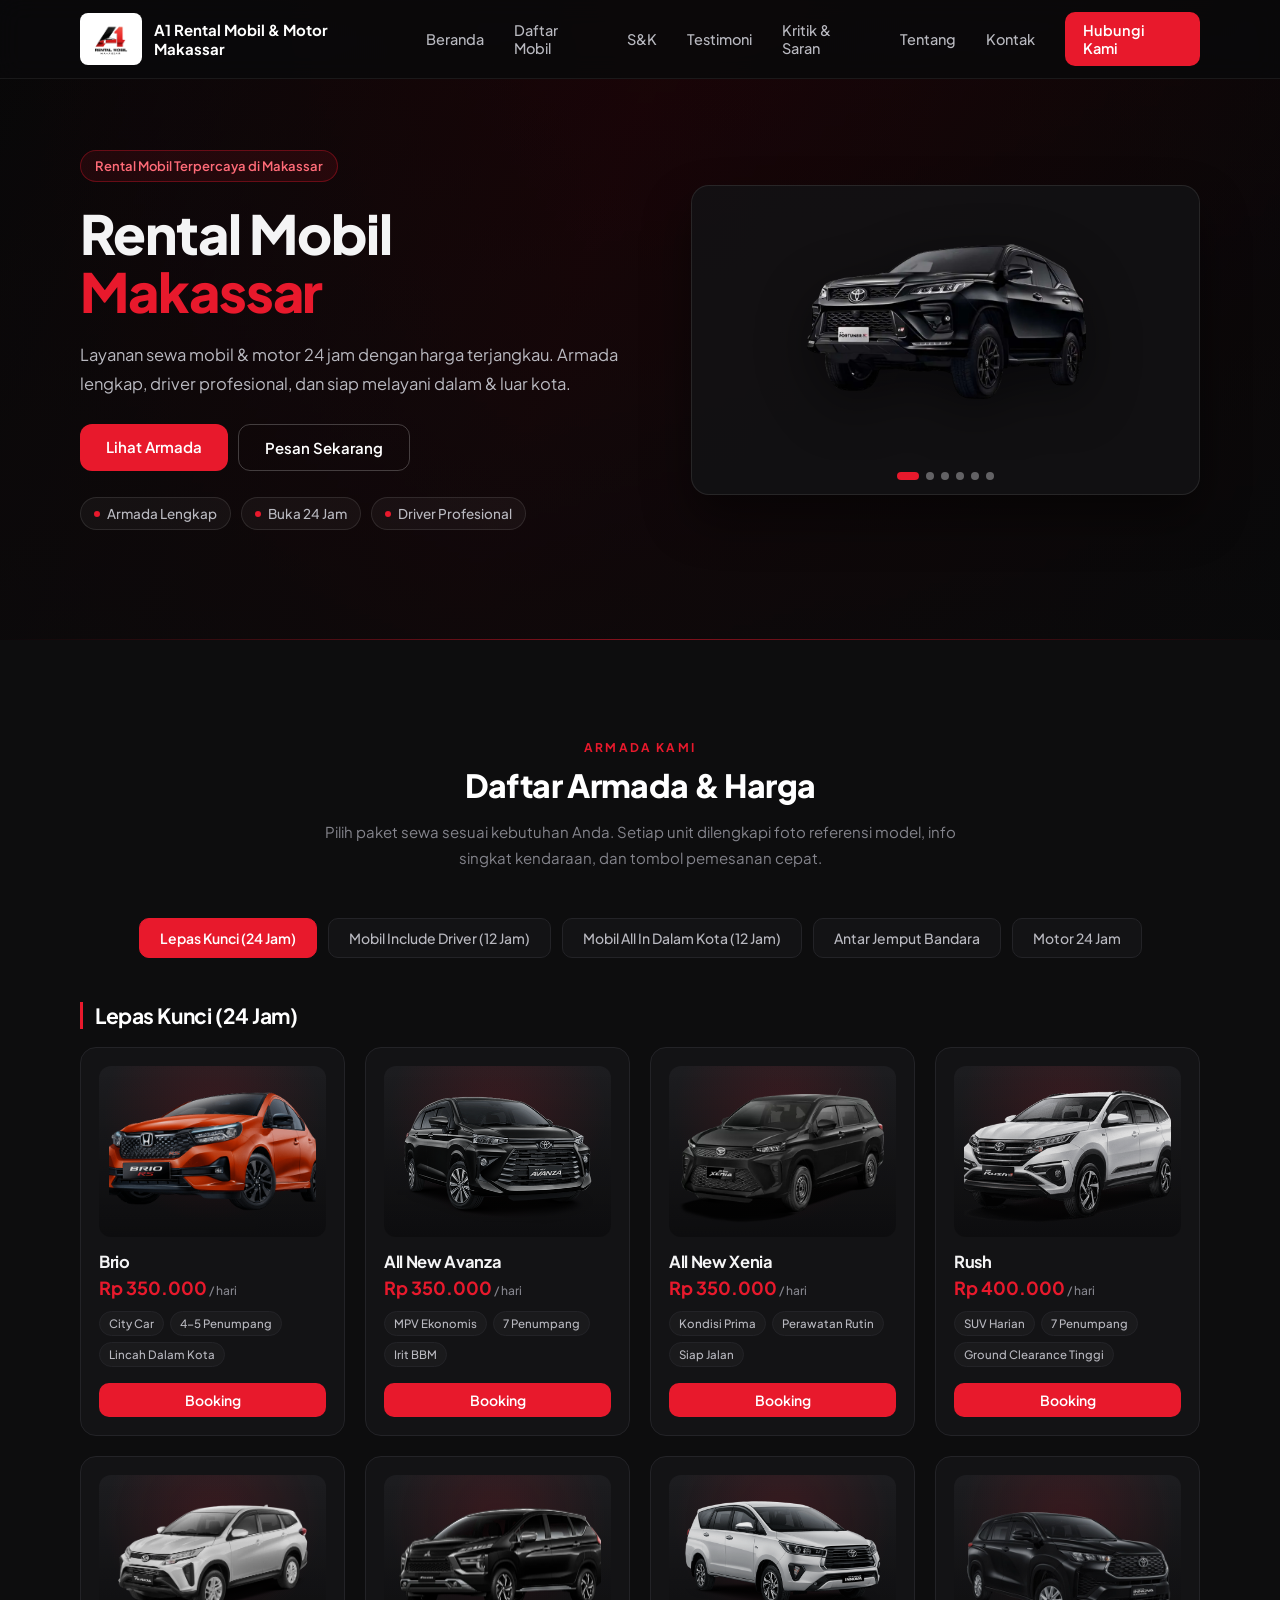
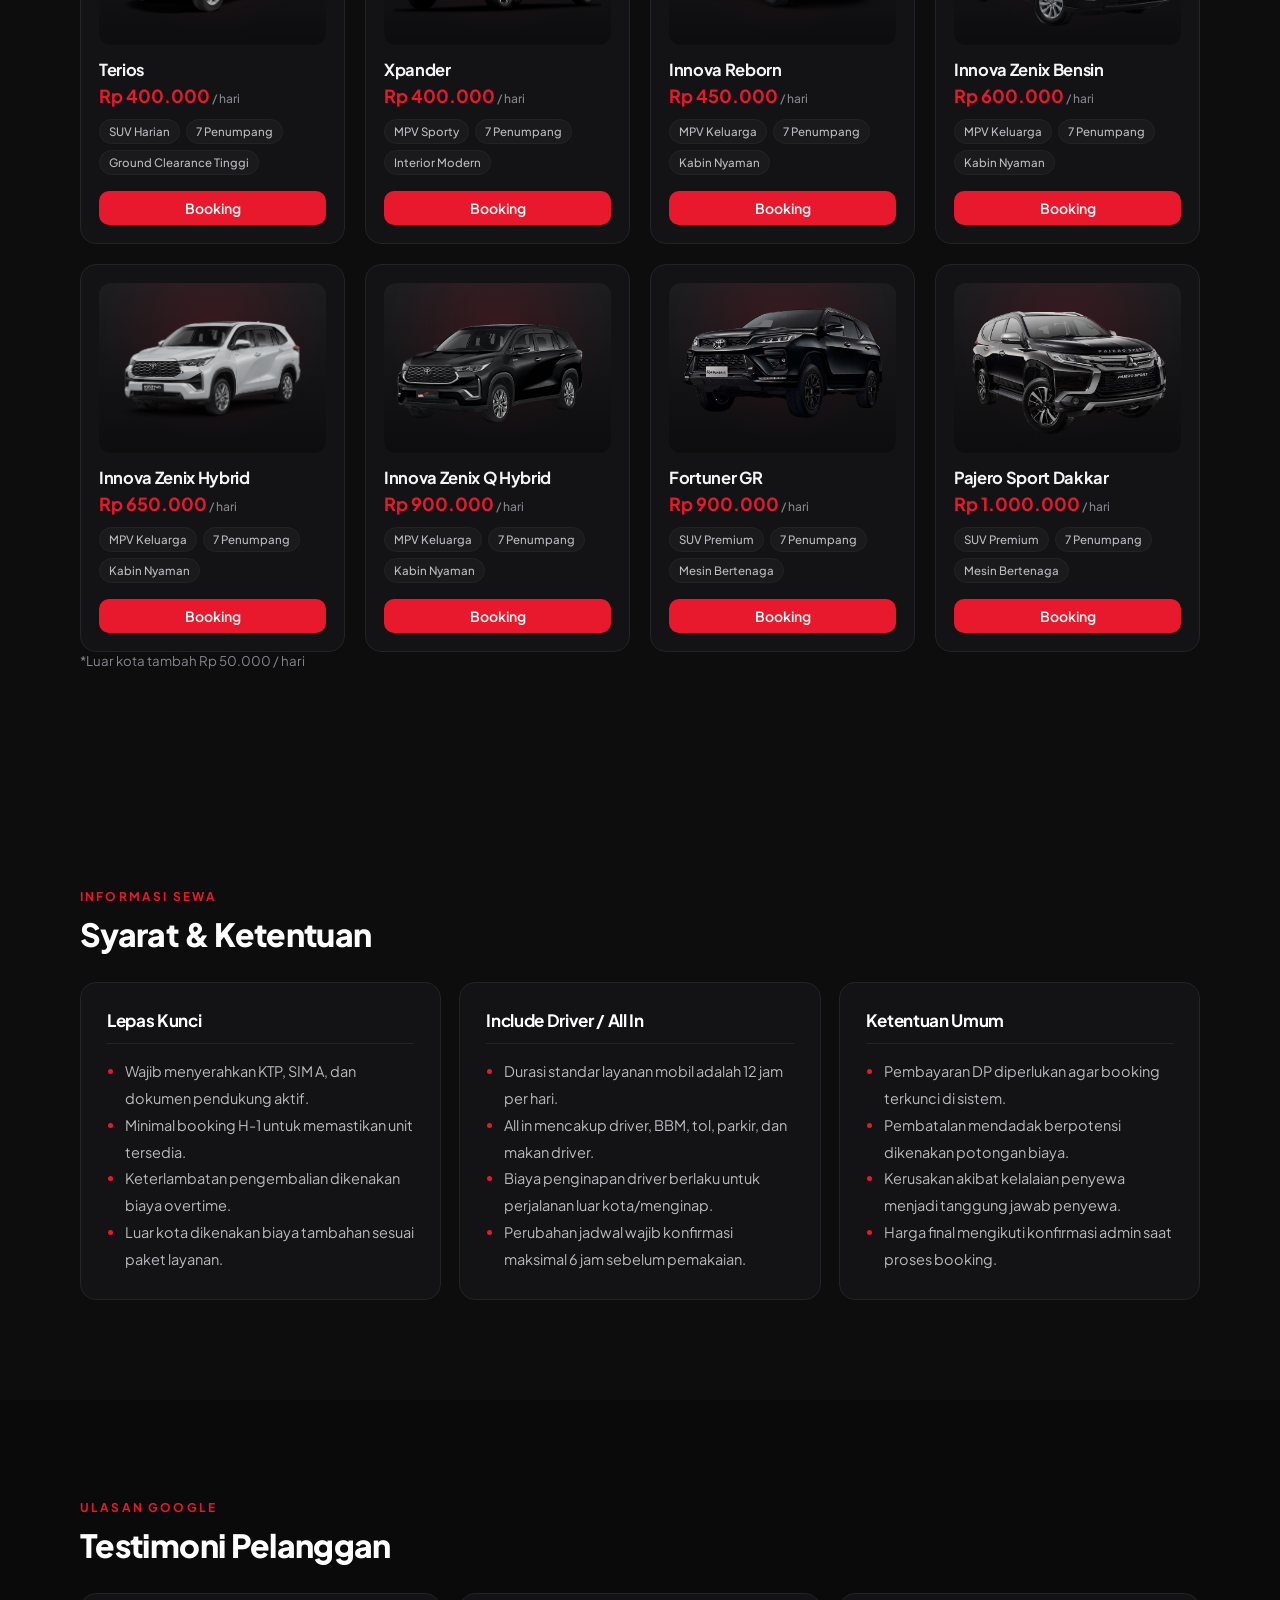
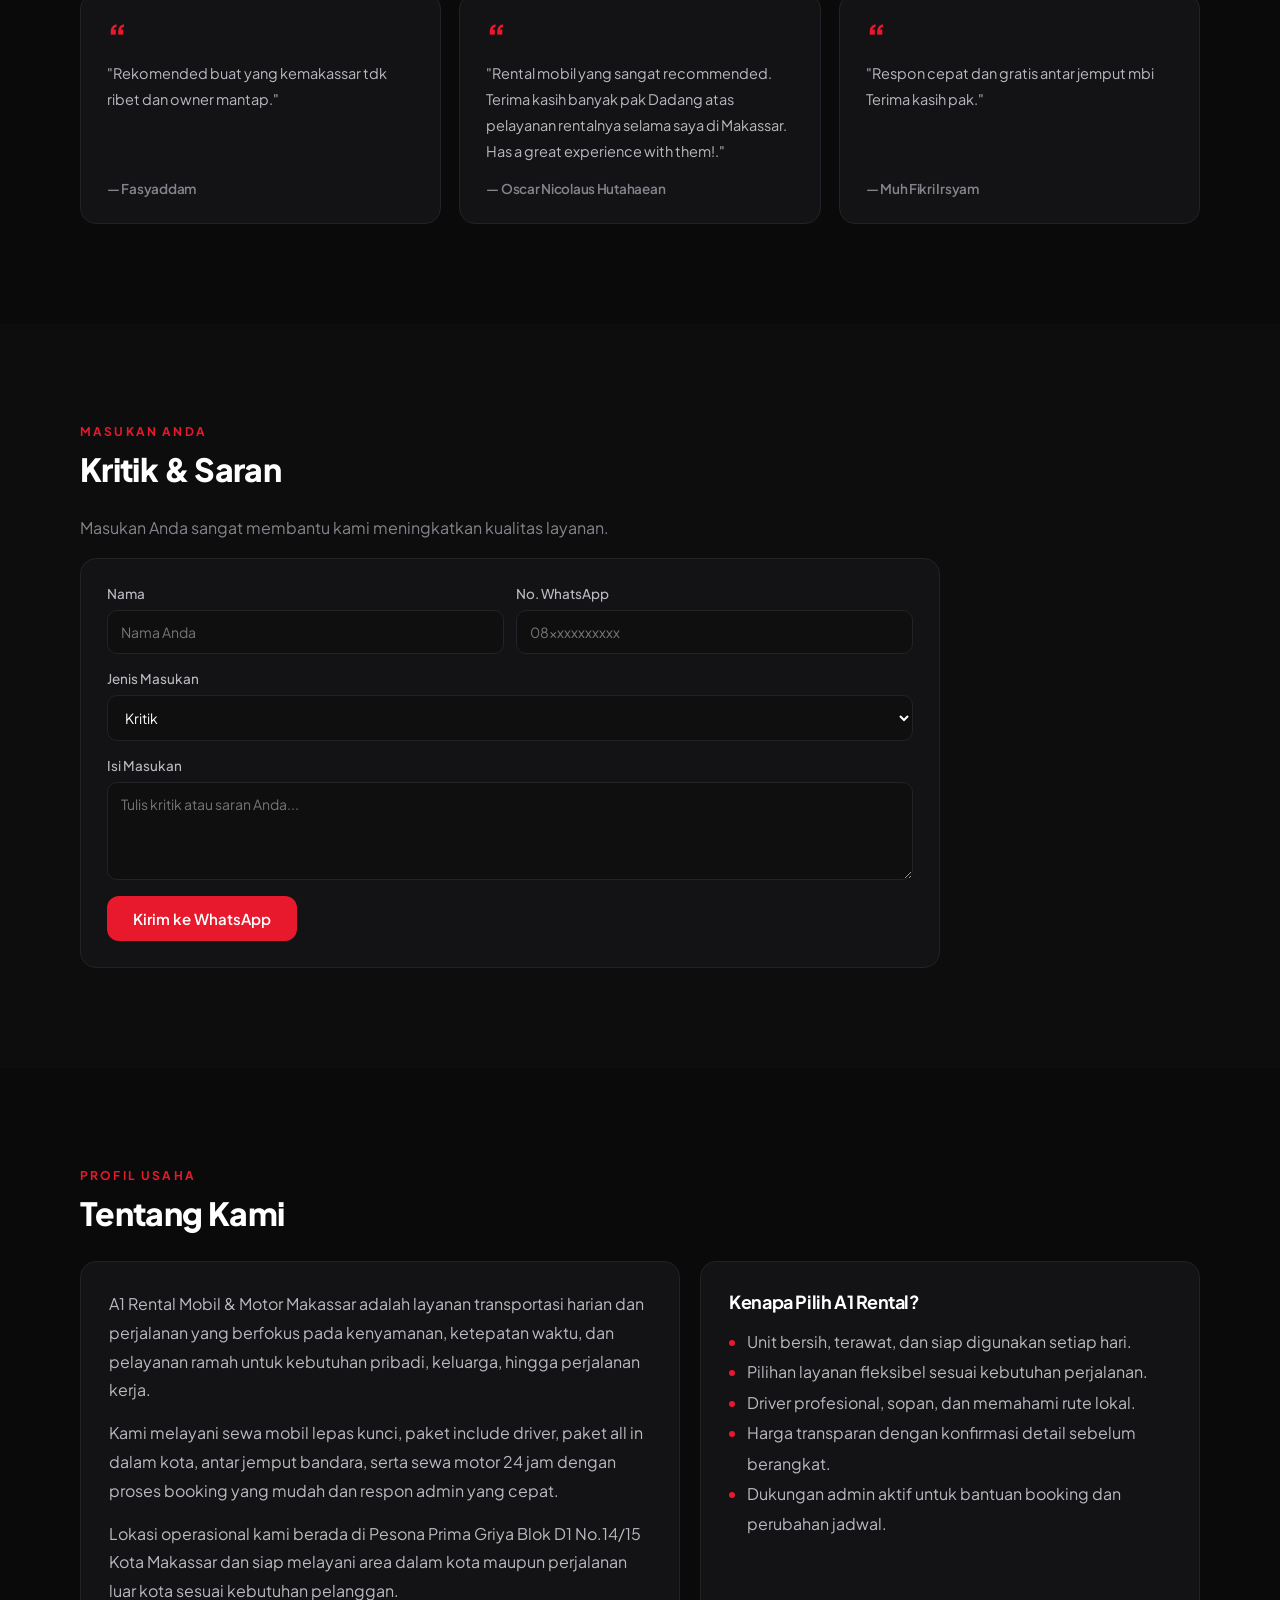
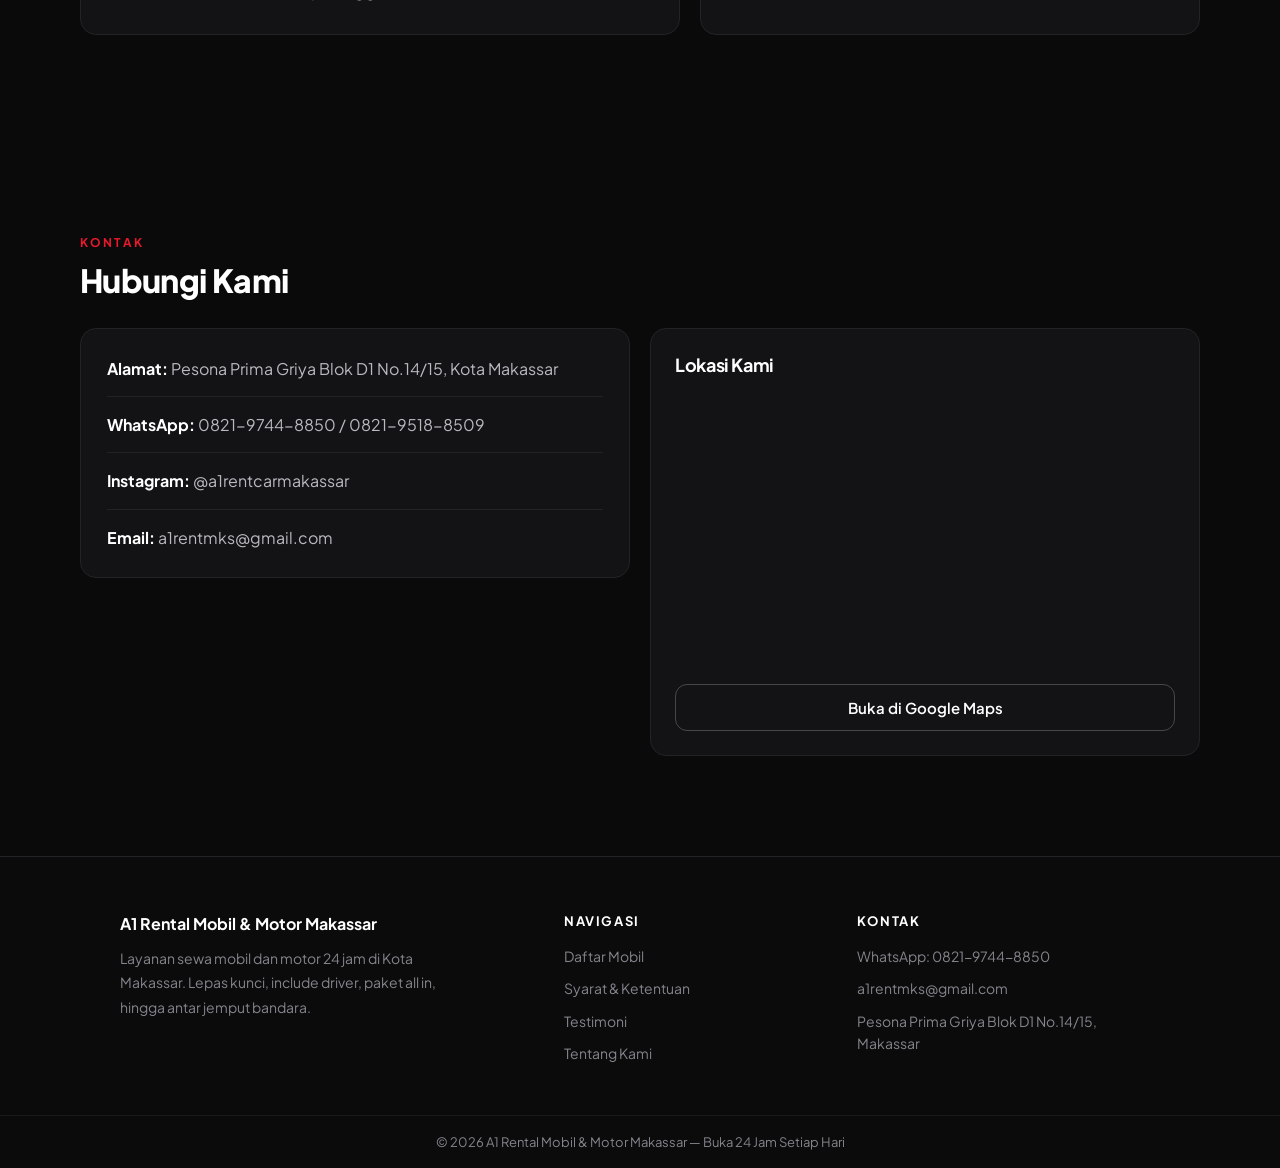
==== commit ecb45c66: "fix" ====
--- a/index.html
+++ b/index.html
@@ -88,6 +88,11 @@
 }
 </script>
 
+<!-- Fonts -->
+<link rel="preconnect" href="https://fonts.googleapis.com">
+<link rel="preconnect" href="https://fonts.gstatic.com" crossorigin>
+<link href="https://fonts.googleapis.com/css2?family=Plus+Jakarta+Sans:wght@400;500;600;700;800&display=swap" rel="stylesheet">
+
 <!-- CSS -->
 <link rel="stylesheet" href="style.css">
 
@@ -136,9 +141,9 @@
             </div>
 
             <div class="info">
-                <span>✔ Armada Lengkap</span>
-                <span>✔ Buka 24 Jam</span>
-                <span>✔ Driver Profesional</span>
+                <span>Armada Lengkap</span>
+                <span>Buka 24 Jam</span>
+                <span>Driver Profesional</span>
             </div>
         </div>
 
@@ -160,6 +165,7 @@
 
 <section class="armada" id="armada">
 
+    <span class="section-tag">Armada Kami</span>
     <h2>Daftar Armada & Harga</h2>
     <p class="armada-subtitle">Pilih paket sewa sesuai kebutuhan Anda. Setiap unit dilengkapi foto referensi model, info singkat kendaraan, dan tombol pemesanan cepat.</p>
 
@@ -262,6 +268,7 @@
 
 <!-- SYARAT KETENTUAN -->
 <section class="syarat" id="syarat">
+    <span class="section-tag">Informasi Sewa</span>
     <h2>Syarat & Ketentuan</h2>
     <div class="terms-grid">
         <div class="terms-card">
@@ -296,6 +303,7 @@
 
 <!-- TESTIMONI -->
 <section class="testimoni" id="testimoni">
+    <span class="section-tag">Ulasan Google</span>
     <h2>Testimoni Pelanggan</h2>
     <div class="testimoni-grid">
         <article class="testi-item">
@@ -315,6 +323,7 @@
 
 <!-- KRITIK DAN SARAN -->
 <section class="saran" id="saran">
+    <span class="section-tag">Masukan Anda</span>
     <h2>Kritik & Saran</h2>
     <p class="saran-subtitle">Masukan Anda sangat membantu kami meningkatkan kualitas layanan.</p>
     <form id="feedbackForm" class="feedback-form">
@@ -346,6 +355,7 @@
 
 <!-- TENTANG -->
 <section class="tentang" id="tentang">
+    <span class="section-tag">Profil Usaha</span>
     <h2>Tentang Kami</h2>
     <div class="tentang-grid">
         <div class="tentang-main">
@@ -378,6 +388,7 @@
 
 <!-- KONTAK -->
 <section class="kontak" id="kontak">
+    <span class="section-tag">Kontak</span>
     <h2>Hubungi Kami</h2>
     <div class="kontak-layout">
         <div class="kontak-grid">
@@ -401,7 +412,28 @@
 </section>
 
 <footer>
-    © 2026 A1 Rental Mobil & Motor Makassar - Buka 24 Jam
+    <div class="footer-inner">
+        <div class="footer-brand">
+            <span class="footer-logo">A1 Rental Mobil & Motor Makassar</span>
+            <p>Layanan sewa mobil dan motor 24 jam di Kota Makassar. Lepas kunci, include driver, paket all in, hingga antar jemput bandara.</p>
+        </div>
+        <div class="footer-col">
+            <h4>Navigasi</h4>
+            <a href="#armada">Daftar Mobil</a>
+            <a href="#syarat">Syarat & Ketentuan</a>
+            <a href="#testimoni">Testimoni</a>
+            <a href="#tentang">Tentang Kami</a>
+        </div>
+        <div class="footer-col">
+            <h4>Kontak</h4>
+            <a href="https://wa.me/6282197448850" onclick="return gtag_report_conversion('https://wa.me/6282197448850');">WhatsApp: 0821-9744-8850</a>
+            <a href="mailto:a1rentmks@gmail.com">a1rentmks@gmail.com</a>
+            <a href="https://maps.app.goo.gl/TcPiTi96g9vByP3y5" target="_blank" rel="noopener">Pesona Prima Griya Blok D1 No.14/15, Makassar</a>
+        </div>
+    </div>
+    <div class="footer-bottom">
+        © 2026 A1 Rental Mobil & Motor Makassar — Buka 24 Jam Setiap Hari
+    </div>
 </footer>
 <script>
 function showCategory(id, evt) {
--- a/style.css
+++ b/style.css
@@ -1,59 +1,88 @@
+:root {
+    --bg: #0a0a0b;
+    --surface: #131315;
+    --surface-2: #18181b;
+    --border: #232327;
+    --accent: #e8192c;
+    --accent-hover: #c31222;
+    --text: #f4f4f5;
+    --text-muted: #b9b9c0;
+    --text-dim: #84848c;
+}
+
 * {
     margin: 0;
     padding: 0;
     box-sizing: border-box;
-    font-family: Arial, sans-serif;
+    font-family: 'Plus Jakarta Sans', 'Segoe UI', Arial, sans-serif;
 }
 
 body {
-    background: #0b0b0b;
-    color: white;
+    background: var(--bg);
+    color: var(--text);
     scroll-behavior: smooth;
     overflow-x: hidden;
     animation: pageFade 0.8s ease;
+    -webkit-font-smoothing: antialiased;
 }
 
 body::before {
     content: "";
     position: fixed;
     inset: 0;
-    background: radial-gradient(circle at top right, rgba(255, 0, 0, 0.12), rgba(255, 0, 0, 0));
+    background: radial-gradient(circle at top right, rgba(232, 25, 44, 0.07), rgba(232, 25, 44, 0));
     pointer-events: none;
     z-index: -1;
 }
 
+h1, h2, h3, h4 {
+    letter-spacing: -0.02em;
+}
+
+.section-tag {
+    display: block;
+    color: var(--accent);
+    font-size: 12px;
+    font-weight: 700;
+    text-transform: uppercase;
+    letter-spacing: 0.18em;
+    margin-bottom: 10px;
+}
+
 /* NAVBAR */
 .navbar {
     display: flex;
     justify-content: space-between;
     align-items: center;
-    padding: 15px 80px;
-    background: linear-gradient(90deg, #0c0c0c 0%, #1d0000 55%, #0a0a0a 100%);
+    padding: 12px 80px;
+    background: rgba(10, 10, 11, 0.88);
+    backdrop-filter: blur(12px);
+    -webkit-backdrop-filter: blur(12px);
     position: fixed;
     width: 100%;
     top: 0;
     z-index: 1000;
-    border-bottom: 1px solid rgba(255, 70, 70, 0.3);
+    border-bottom: 1px solid rgba(255, 255, 255, 0.07);
 }
 
 .logo-area img {
-    height: 64px;
+    height: 52px;
     background: white;
     padding: 3px 8px;
-    border-radius: 10px;
+    border-radius: 8px;
 }
 
 .logo-area {
     display: flex;
     align-items: center;
-    gap: 10px;
+    gap: 12px;
 }
 
 .logo-text {
-    font-size: 16px;
+    font-size: 15px;
     font-weight: 700;
     color: #fff;
-    letter-spacing: 0.2px;
+    letter-spacing: 0;
 }
 
 nav {
@@ -63,15 +92,17 @@
 }
 
 nav a {
-    color: white;
+    color: var(--text-muted);
     text-decoration: none;
-    margin-left: 30px;
-    transition: 0.3s;
+    margin-left: 26px;
+    font-size: 14.5px;
+    font-weight: 500;
+    transition: color 0.25s;
     position: relative;
 }
 
 nav a:hover {
-    color: red;
+    color: #fff;
 }
 
 nav a::after {
@@ -81,7 +112,7 @@
     bottom: -6px;
     width: 0;
     height: 2px;
-    background: red;
+    background: var(--accent);
     transition: width 0.3s;
 }
 
@@ -90,15 +121,26 @@
 }
 
 .btn-nav {
-    background: linear-gradient(135deg, #ff2b2b 0%, #9d0000 100%);
-    padding: 8px 20px;
-    border-radius: 20px;
+    background: var(--accent);
+    color: #fff !important;
+    padding: 9px 18px;
+    border-radius: 10px;
+    font-weight: 600;
+    transition: background 0.25s;
+}
+
+.btn-nav::after {
+    content: none;
+}
+
+.btn-nav:hover {
+    background: var(--accent-hover);
 }
 
 .menu-toggle {
     display: none;
     background: transparent;
-    border: 1px solid #333;
+    border: 1px solid var(--border);
     border-radius: 10px;
     padding: 8px;
     width: 44px;
@@ -129,9 +171,9 @@
 
 /* HERO */
 .hero {
-    padding: 150px 80px;
+    padding: 150px 80px 110px;
     background:
-        linear-gradient(110deg, rgba(10, 10, 10, 0.86) 0%, rgba(50, 0, 0, 0.68) 45%, rgba(8, 8, 8, 0.84) 100%),
+        linear-gradient(110deg, rgba(10, 10, 11, 0.92) 0%, rgba(40, 4, 8, 0.72) 45%, rgba(9, 9, 10, 0.9) 100%),
         url('https://images.pexels.com/photos/3802510/pexels-photo-3802510.jpeg?auto=compress&cs=tinysrgb&w=1800');
     background-size: cover;
     background-position: center;
@@ -143,17 +185,19 @@
     content: "";
     position: absolute;
     inset: 0;
-    background: linear-gradient(180deg, rgba(0, 0, 0, 0.22) 0%, rgba(40, 0, 0, 0.42) 100%);
+    background: linear-gradient(180deg, rgba(0, 0, 0, 0.2) 0%, rgba(10, 10, 11, 0.75) 100%);
     z-index: 0;
 }
 
 .hero-inner {
     display: grid;
     grid-template-columns: 1.05fr 0.95fr;
-    gap: 36px;
+    gap: 48px;
     align-items: center;
     position: relative;
     z-index: 1;
+    max-width: 1200px;
+    margin: 0 auto;
 }
 
 .hero::after {
@@ -162,32 +206,39 @@
     left: 0;
     right: 0;
     bottom: 0;
-    height: 2px;
-    background: linear-gradient(90deg, transparent 0%, rgba(255, 0, 0, 0.7) 50%, transparent 100%);
+    height: 1px;
+    background: linear-gradient(90deg, transparent 0%, rgba(232, 25, 44, 0.55) 50%, transparent 100%);
 }
 
 .hero h1 {
-    font-size: 50px;
+    font-size: clamp(38px, 4.6vw, 54px);
+    font-weight: 800;
+    line-height: 1.08;
     animation: riseUp 0.9s ease both;
 }
 
 .hero h1 span {
-    color: red;
+    color: var(--accent);
 }
 
 .badge {
-    background: #1a1a1a;
-    padding: 8px 15px;
-    border-radius: 20px;
-    color: red;
+    background: rgba(232, 25, 44, 0.1);
+    border: 1px solid rgba(232, 25, 44, 0.35);
+    padding: 7px 14px;
+    border-radius: 999px;
+    color: #ff6b78;
     display: inline-block;
-    margin-bottom: 20px;
+    margin-bottom: 22px;
+    font-size: 13px;
+    font-weight: 600;
 }
 
 .hero p {
-    max-width: 600px;
-    margin: 20px 0;
-    line-height: 1.7;
+    max-width: 560px;
+    margin: 20px 0 26px;
+    line-height: 1.75;
+    color: var(--text-muted);
+    font-size: 16.5px;
     animation: riseUp 1.1s ease both;
 }
 
@@ -202,20 +253,32 @@
 }
 
 .info {
-    margin-top: 18px;
+    margin-top: 26px;
     display: flex;
     flex-wrap: wrap;
     gap: 10px;
 }
 
 .info span {
-    display: inline-block;
-    font-size: 14px;
-    color: #f3f3f3;
-    background: rgba(255, 255, 255, 0.06);
-    border: 1px solid rgba(255, 255, 255, 0.12);
-    padding: 7px 12px;
+    display: inline-flex;
+    align-items: center;
+    gap: 7px;
+    font-size: 13.5px;
+    font-weight: 500;
+    color: var(--text-muted);
+    background: rgba(255, 255, 255, 0.04);
+    border: 1px solid rgba(255, 255, 255, 0.1);
+    padding: 7px 13px;
     border-radius: 999px;
+}
+
+.info span::before {
+    content: "";
+    width: 6px;
+    height: 6px;
+    border-radius: 50%;
+    background: var(--accent);
+    flex-shrink: 0;
 }
 
 .hero-visual {
@@ -229,11 +292,11 @@
 .hero-slider-card {
     position: relative;
     width: min(560px, 100%);
-    border-radius: 16px;
-    padding: 10px;
-    background: linear-gradient(145deg, #2a0000, #120000);
-    border: 1px solid rgba(255, 35, 35, 0.35);
-    box-shadow: 0 14px 30px rgba(0, 0, 0, 0.42);
+    border-radius: 18px;
+    padding: 14px;
+    background: rgba(19, 19, 21, 0.82);
+    border: 1px solid rgba(255, 255, 255, 0.09);
+    box-shadow: 0 24px 48px rgba(0, 0, 0, 0.45);
     overflow: hidden;
 }
 
@@ -311,33 +374,43 @@
 }
 
 .hero-slider-dots button.active {
-    width: 24px;
+    width: 22px;
     border-radius: 999px;
-    background: #ff1b1b;
+    background: var(--accent);
 }
 
 .btn-primary {
-    background: red;
-    padding: 12px 25px;
-    border-radius: 25px;
+    background: var(--accent);
+    padding: 13px 26px;
+    border-radius: 12px;
     color: white;
+    font-weight: 600;
+    font-size: 15px;
     text-decoration: none;
-    transition: transform 0.3s, box-shadow 0.3s;
+    transition: background 0.25s, transform 0.25s, box-shadow 0.25s;
 }
 
 .btn-secondary {
-    border: 2px solid red;
-    padding: 12px 25px;
-    border-radius: 25px;
-    color: red;
+    border: 1px solid rgba(255, 255, 255, 0.22);
+    padding: 13px 26px;
+    border-radius: 12px;
+    color: #fff;
+    font-weight: 600;
+    font-size: 15px;
     text-decoration: none;
-    transition: transform 0.3s, box-shadow 0.3s;
-}
-
-.btn-primary:hover,
+    transition: border-color 0.25s, background 0.25s, transform 0.25s;
+}
+
+.btn-primary:hover {
+    background: var(--accent-hover);
+    transform: translateY(-2px);
+    box-shadow: 0 12px 24px rgba(232, 25, 44, 0.25);
+}
+
 .btn-secondary:hover {
-    transform: translateY(-3px);
-    box-shadow: 0 12px 24px rgba(255, 0, 0, 0.3);
+    border-color: var(--accent);
+    background: rgba(232, 25, 44, 0.08);
+    transform: translateY(-2px);
 }
 
 /* MOBIL */
@@ -377,13 +450,14 @@
 /* TENTANG */
 .tentang {
     padding: 100px 80px;
-    background: #0d0d0d;
+    background: var(--bg);
 }
 
 .tentang h2 {
-    color: #ff2b2b;
-    margin-bottom: 24px;
-    font-size: 34px;
+    color: #fff;
+    margin-bottom: 28px;
+    font-size: 32px;
+    font-weight: 800;
 }
 
 .tentang-grid {
@@ -394,16 +468,16 @@
 
 .tentang-main,
 .tentang-side {
-    background: #141414;
-    border: 1px solid rgba(255, 45, 45, 0.24);
-    border-radius: 14px;
-    padding: 22px;
+    background: var(--surface);
+    border: 1px solid var(--border);
+    border-radius: 16px;
+    padding: 28px;
 }
 
 .tentang-main p {
-    color: #dfdfdf;
+    color: var(--text-muted);
     line-height: 1.8;
-    margin-bottom: 12px;
+    margin-bottom: 14px;
 }
 
 .tentang-main p:last-child {
@@ -411,14 +485,19 @@
 }
 
 .tentang-side h3 {
-    margin-bottom: 12px;
-    color: #fff;
+    margin-bottom: 14px;
+    color: #fff;
+    font-size: 18px;
 }
 
 .tentang-side ul {
     padding-left: 18px;
-    color: #d8d8d8;
-    line-height: 1.8;
+    color: var(--text-muted);
+    line-height: 1.9;
+}
+
+.tentang-side ul li::marker {
+    color: var(--accent);
 }
 
 .syarat,
@@ -428,23 +507,24 @@
 }
 
 .syarat {
-    background: #101010;
+    background: #0d0d0e;
 }
 
 .testimoni {
-    background: #0b0b0b;
+    background: var(--bg);
 }
 
 .saran {
-    background: #111;
+    background: #0d0d0e;
 }
 
 .syarat h2,
 .testimoni h2,
 .saran h2 {
-    color: #ff2b2b;
-    margin-bottom: 24px;
-    font-size: 34px;
+    color: #fff;
+    margin-bottom: 28px;
+    font-size: 32px;
+    font-weight: 800;
 }
 
 .terms-grid,
@@ -458,55 +538,90 @@
 .testi-item,
 .feedback-form,
 .kontak-grid {
-    background: #141414;
-    border: 1px solid rgba(255, 45, 45, 0.28);
-    border-radius: 14px;
-    padding: 20px;
+    background: var(--surface);
+    border: 1px solid var(--border);
+    border-radius: 16px;
+    padding: 26px;
 }
 
 .terms-card h3 {
-    margin-bottom: 12px;
-    color: #fff;
+    margin-bottom: 14px;
+    color: #fff;
+    font-size: 17px;
+    padding-bottom: 12px;
+    border-bottom: 1px solid var(--border);
 }
 
 .terms-card ul {
     padding-left: 18px;
-    color: #d8d8d8;
+    color: var(--text-muted);
+    line-height: 1.85;
+    font-size: 14.5px;
+}
+
+.terms-card ul li::marker {
+    color: var(--accent);
+}
+
+.testi-item {
+    display: flex;
+    flex-direction: column;
+    justify-content: space-between;
+}
+
+.testi-item p {
+    color: var(--text-muted);
     line-height: 1.8;
-}
-
-.testi-item p {
-    color: #ddd;
-    line-height: 1.8;
-    margin-bottom: 12px;
+    margin-bottom: 16px;
+    font-size: 14.5px;
+}
+
+.testi-item p::before {
+    content: "“";
+    display: block;
+    font-size: 34px;
+    line-height: 1;
+    color: var(--accent);
+    font-weight: 800;
+    margin-bottom: 6px;
 }
 
 .testi-item h4 {
-    color: #ff4c4c;
+    color: var(--text-dim);
+    font-size: 13.5px;
+    font-weight: 600;
 }
 
 .saran-subtitle {
-    color: #d3d3d3;
-    margin-bottom: 16px;
+    color: var(--text-dim);
+    margin-bottom: 20px;
 }
 
 .feedback-form {
     max-width: 860px;
+    display: flex;
+    flex-direction: column;
+    gap: 16px;
 }
 
 .feedback-form .btn-primary {
     border: 0;
     cursor: pointer;
+    align-self: flex-start;
+    font-family: inherit;
 }
 
 /* KONTAK */
 .kontak {
     padding: 100px 80px;
-    background: #111;
+    background: var(--bg);
 }
 
 .kontak h2 {
-    margin-bottom: 20px;
+    color: #fff;
+    margin-bottom: 28px;
+    font-size: 32px;
+    font-weight: 800;
 }
 
 .kontak-layout {
@@ -518,62 +633,137 @@
 
 .kontak-grid {
     display: grid;
-    gap: 10px;
+    gap: 14px;
     max-width: 100%;
 }
 
 .kontak-grid p {
     margin: 0;
-    line-height: 1.6;
+    line-height: 1.7;
+    color: var(--text-muted);
+    padding-bottom: 14px;
+    border-bottom: 1px solid var(--border);
+}
+
+.kontak-grid p:last-child {
+    padding-bottom: 0;
+    border-bottom: 0;
+}
+
+.kontak-grid b {
+    color: #fff;
 }
 
 .kontak-map-card {
-    background: #141414;
-    border: 1px solid rgba(255, 45, 45, 0.28);
-    border-radius: 14px;
-    padding: 20px;
+    background: var(--surface);
+    border: 1px solid var(--border);
+    border-radius: 16px;
+    padding: 24px;
     display: flex;
     flex-direction: column;
-    gap: 12px;
+    gap: 14px;
 }
 
 .kontak-map-card h3 {
     margin: 0;
     color: #fff;
+    font-size: 18px;
 }
 
 .kontak-map-card iframe {
     width: 100%;
     height: 280px;
     border: 0;
-    border-radius: 10px;
+    border-radius: 12px;
+}
+
+.kontak-map-card .btn-secondary {
+    text-align: center;
 }
 
 footer {
+    background: #0b0b0c;
+    border-top: 1px solid var(--border);
+}
+
+.footer-inner {
+    display: grid;
+    grid-template-columns: 1.6fr 1fr 1.2fr;
+    gap: 40px;
+    padding: 56px 80px 40px;
+    max-width: 1200px;
+    margin: 0 auto;
+}
+
+.footer-logo {
+    display: block;
+    font-weight: 700;
+    font-size: 16px;
+    color: #fff;
+    margin-bottom: 12px;
+}
+
+.footer-brand p {
+    color: var(--text-dim);
+    font-size: 14px;
+    line-height: 1.75;
+    max-width: 340px;
+}
+
+.footer-col h4 {
+    color: #fff;
+    font-size: 13px;
+    text-transform: uppercase;
+    letter-spacing: 0.12em;
+    margin-bottom: 16px;
+}
+
+.footer-col a {
+    display: block;
+    color: var(--text-dim);
+    text-decoration: none;
+    font-size: 14px;
+    line-height: 1.6;
+    margin-bottom: 10px;
+    transition: color 0.25s;
+}
+
+.footer-col a:hover {
+    color: #fff;
+}
+
+.footer-bottom {
     text-align: center;
-    padding: 20px;
-    background: black;
-    font-size: 14px;
+    padding: 18px 24px;
+    border-top: 1px solid rgba(255, 255, 255, 0.06);
+    color: var(--text-dim);
+    font-size: 13px;
 }
 /* ARMADA */
 .armada {
     padding: 100px 80px;
-    background: #0f0f0f;
+    background: #0d0d0e;
+}
+
+.armada .section-tag {
+    text-align: center;
 }
 
 .armada h2 {
     text-align: center;
     font-size: 32px;
+    font-weight: 800;
     margin-bottom: 14px;
-    color: red;
+    color: #fff;
 }
 
 .armada-subtitle {
     text-align: center;
-    max-width: 780px;
-    margin: 0 auto 40px;
-    color: #d5d5d5;
+    max-width: 680px;
+    margin: 0 auto 44px;
+    color: var(--text-dim);
     line-height: 1.7;
+    font-size: 15px;
 }
 
 .kategori {
@@ -582,59 +772,73 @@
 
 .kategori h3 {
     margin-bottom: 30px;
-    font-size: 22px;
+    font-size: 21px;
     color: white;
-    border-left: 4px solid red;
-    padding-left: 10px;
+    border-left: 3px solid var(--accent);
+    padding-left: 12px;
 }
 
 .grid {
     display: grid;
-    grid-template-columns: repeat(auto-fit, minmax(245px, 1fr));
-    gap: 25px;
+    grid-template-columns: repeat(auto-fill, minmax(250px, 1fr));
+    gap: 20px;
 }
 
 .item {
-    background: #171717;
-    padding: 25px;
-    border-radius: 15px;
-    width: 250px;
-    transition: 0.3s;
-    border: 1px solid rgba(255, 45, 45, 0.22);
+    background: var(--surface);
+    padding: 18px;
+    border-radius: 16px;
+    width: 100%;
+    transition: transform 0.3s, border-color 0.3s, box-shadow 0.3s;
+    border: 1px solid var(--border);
     position: relative;
     overflow: hidden;
+    display: flex;
+    flex-direction: column;
 }
 
 .item:hover {
-    transform: translateY(-10px) scale(1.01);
-    box-shadow: 0 18px 35px rgba(255,0,0,0.32);
-    border-color: rgba(255, 0, 0, 0.45);
+    transform: translateY(-4px);
+    box-shadow: 0 18px 36px rgba(0, 0, 0, 0.45);
+    border-color: rgba(232, 25, 44, 0.45);
 }
 
 .item h4 {
-    margin-bottom: 10px;
+    margin-bottom: 4px;
+    font-size: 16.5px;
+    font-weight: 700;
+}
+
+.item p {
+    color: var(--accent);
+    font-weight: 700;
+    margin-bottom: 12px;
     font-size: 18px;
 }
 
-.item p {
-    color: red;
-    font-weight: bold;
-    margin-bottom: 12px;
-    font-size: 19px;
+.item p::after {
+    content: " / hari";
+    font-size: 12px;
+    font-weight: 500;
+    color: var(--text-dim);
+}
+
+#bandara .item p::after {
+    content: " / trip";
 }
 
 .item a {
     display: inline-block;
     padding: 8px 15px;
-    background: red;
+    background: var(--accent);
     color: white;
     text-decoration: none;
-    border-radius: 20px;
+    border-radius: 10px;
     font-size: 14px;
 }
 
 .kategori small {
-    color: #aaa;
+    color: var(--text-dim);
 }
 .filter-btn {
     text-align: center;
@@ -642,22 +846,29 @@
 }
 
 .filter-btn button {
-    background: #1a1a1a;
-    color: white;
-    border: 1px solid rgba(255, 35, 35, 0.25);
+    background: var(--surface);
+    color: var(--text-muted);
+    border: 1px solid var(--border);
     padding: 10px 20px;
-    margin: 5px;
-    border-radius: 25px;
+    margin: 4px;
+    border-radius: 10px;
+    font-size: 14px;
+    font-weight: 500;
+    font-family: inherit;
     cursor: pointer;
-    transition: 0.3s;
-    transform: translateY(0);
-}
-
-.filter-btn button:hover,
+    transition: background 0.25s, color 0.25s, border-color 0.25s;
+}
+
+.filter-btn button:hover {
+    border-color: rgba(232, 25, 44, 0.5);
+    color: #fff;
+}
+
 .filter-btn .active {
-    background: linear-gradient(135deg, #ff2e2e 0%, #8a0000 100%);
-    transform: translateY(-3px);
-    box-shadow: 0 8px 20px rgba(255,0,0,0.35);
+    background: var(--accent);
+    border-color: var(--accent);
+    color: #fff;
+    font-weight: 600;
 }
 
 .kategori-content {
@@ -671,26 +882,28 @@
 
 .kategori-content h3 {
     margin-bottom: 18px;
-    font-size: 22px;
+    font-size: 21px;
     color: white;
-    border-left: 4px solid red;
-    padding-left: 10px;
+    border-left: 3px solid var(--accent);
+    padding-left: 12px;
 }
 
 .kategori-content small {
     display: block;
     margin-bottom: 20px;
-    color: #aaa;
+    color: var(--text-dim);
 }
 
 .item-media {
     position: relative;
     border-radius: 12px;
     overflow: hidden;
-    margin-bottom: 12px;
-    background: radial-gradient(circle at center, #ff3b3b 0%, #b30000 45%, #4d0000 75%, #140000 100%);
+    margin-bottom: 14px;
+    background:
+        radial-gradient(circle at 50% 28%, rgba(232, 25, 44, 0.16), transparent 65%),
+        linear-gradient(180deg, #1d1d20 0%, #121214 100%);
     aspect-ratio: 4 / 3;
-    padding: 8px;
+    padding: 10px;
 }
 
 .vehicle-img {
@@ -726,49 +939,52 @@
     content: "";
     position: absolute;
     inset: 0;
-    background: linear-gradient(180deg, rgba(0,0,0,0), rgba(45,0,0,0.35));
+    background: linear-gradient(180deg, rgba(0, 0, 0, 0), rgba(0, 0, 0, 0.28));
 }
 
 .vehicle-meta {
     list-style: none;
     display: flex;
     flex-wrap: wrap;
+    gap: 6px;
+    margin-bottom: 16px;
+}
+
+.vehicle-meta li {
+    font-size: 11.5px;
+    font-weight: 500;
+    border: 1px solid var(--border);
+    padding: 4px 9px;
+    border-radius: 999px;
+    color: var(--text-muted);
+    background: rgba(255, 255, 255, 0.03);
+}
+
+.item-actions {
+    display: flex;
     gap: 8px;
-    margin-bottom: 14px;
-}
-
-.vehicle-meta li {
-    font-size: 12px;
-    border: 1px solid #343434;
-    padding: 5px 9px;
-    border-radius: 999px;
-    color: #f2f2f2;
-    background: rgba(255, 255, 255, 0.04);
-}
-
-.item-actions {
-    display: flex;
-    gap: 8px;
+    margin-top: auto;
 }
 
 .item-order {
     flex: 1;
     text-align: center;
     text-decoration: none;
-    font-size: 13px;
-    padding: 9px 8px;
-    border-radius: 9px;
-    transition: 0.3s;
+    font-size: 13.5px;
+    font-weight: 600;
+    padding: 10px 8px;
+    border-radius: 10px;
+    transition: background 0.25s, transform 0.25s;
 }
 
 .item-order {
-    background: red;
+    background: var(--accent);
     color: white;
 }
 
 .item-order:hover {
-    transform: translateY(-2px);
-    box-shadow: 0 10px 16px rgba(255,0,0,0.22);
+    background: var(--accent-hover);
+    transform: translateY(-1px);
 }
 
 .reveal-item {
@@ -782,44 +998,6 @@
     transition: opacity 0.6s ease var(--delay), transform 0.6s ease var(--delay);
 }
 
-.booking-page {
-    padding: 130px 80px 60px;
-    min-height: 100vh;
-    background: linear-gradient(180deg, #130000, #090909);
-}
-
-.booking-wrapper {
-    display: grid;
-    grid-template-columns: 1.4fr 1fr;
-    gap: 24px;
-    max-width: 1200px;
-    margin: 0 auto;
-}
-
-.booking-card {
-    background: rgba(20, 20, 20, 0.92);
-    border: 1px solid #2a2a2a;
-    border-radius: 16px;
-    padding: 24px;
-}
-
-.booking-form-card h1 {
-    color: #ff3d3d;
-    margin-bottom: 8px;
-}
-
-.booking-intro {
-    color: #d7d7d7;
-    margin-bottom: 18px;
-    line-height: 1.6;
-}
-
-.booking-form {
-    display: flex;
-    flex-direction: column;
-    gap: 14px;
-}
-
 .form-row {
     display: grid;
     grid-template-columns: 1fr 1fr;
@@ -833,76 +1011,29 @@
 }
 
 .form-group label {
-    color: #f1f1f1;
-    font-size: 14px;
+    color: var(--text-muted);
+    font-size: 13.5px;
+    font-weight: 500;
 }
 
 .form-group input,
 .form-group select,
 .form-group textarea {
-    background: #111;
-    border: 1px solid #303030;
+    background: #0f0f10;
+    border: 1px solid var(--border);
     color: #fff;
     border-radius: 10px;
-    padding: 11px 12px;
+    padding: 12px 13px;
+    font-family: inherit;
+    font-size: 14px;
 }
 
 .form-group input:focus,
 .form-group select:focus,
 .form-group textarea:focus {
     outline: none;
-    border-color: #d01111;
-    box-shadow: 0 0 0 3px rgba(255, 0, 0, 0.14);
-}
-
-.form-check {
-    display: flex;
-    align-items: center;
-    gap: 10px;
-}
-
-.booking-submit {
-    width: 100%;
-    border: 0;
-    cursor: pointer;
-    font-size: 16px;
-}
-
-.booking-submit-mobile {
-    display: none;
-}
-
-.booking-summary h2 {
-    margin-bottom: 14px;
-}
-
-.summary-line {
-    display: flex;
-    justify-content: space-between;
-    gap: 12px;
-    padding: 10px 0;
-    border-bottom: 1px dashed #363636;
-}
-
-.summary-line.total {
-    border-bottom: 0;
-    margin-top: 6px;
-    font-size: 18px;
-}
-
-.summary-line strong {
-    color: #ff4a4a;
-}
-
-.booking-summary small {
-    display: block;
-    margin-top: 12px;
-    color: #a9a9a9;
-    line-height: 1.5;
-}
-
-.booking-navbar .booking-nav-link a {
-    margin-left: 0;
+    border-color: var(--accent);
+    box-shadow: 0 0 0 3px rgba(232, 25, 44, 0.14);
 }
 
 @keyframes glowMove {
@@ -998,8 +1129,8 @@
         align-items: flex-start;
         gap: 0;
         padding: 8px;
-        background: rgba(10, 10, 10, 0.96);
-        border: 1px solid #2a2a2a;
+        background: rgba(12, 12, 13, 0.97);
+        border: 1px solid var(--border);
         border-radius: 14px;
         box-shadow: 0 15px 30px rgba(0, 0, 0, 0.45);
         transform: translateY(-10px);
@@ -1022,7 +1153,7 @@
     }
 
     nav a:hover {
-        background: rgba(255, 0, 0, 0.12);
+        background: rgba(232, 25, 44, 0.1);
     }
 
     .btn-nav {
@@ -1040,6 +1171,10 @@
     .saran h2,
     .tentang h2,
     .kontak h2 {
+        text-align: center;
+    }
+
+    .section-tag {
         text-align: center;
     }
 
@@ -1098,12 +1233,7 @@
 
     .armada .item {
         width: 100%;
-        padding: 16px;
-    }
-
-    .booking-page {
-        padding-left: 24px;
-        padding-right: 24px;
+        padding: 14px;
     }
 
     .tentang-grid {
@@ -1114,40 +1244,13 @@
         grid-template-columns: 1fr;
     }
 
-    .booking-wrapper {
-        grid-template-columns: 1fr;
-    }
-
-    .booking-submit-desktop {
-        display: none;
-    }
-
-    .booking-submit-mobile {
-        display: block;
-        margin-top: 4px;
-        position: sticky;
-        bottom: 10px;
-        z-index: 5;
-        box-shadow: 0 12px 22px rgba(0, 0, 0, 0.35);
-    }
-
     .form-row {
         grid-template-columns: 1fr;
     }
 
-    .booking-navbar {
-        padding-top: 12px;
-        padding-bottom: 12px;
-    }
-
-    .booking-navbar .booking-nav-link {
-        position: static;
-        opacity: 1;
-        pointer-events: auto;
-        transform: none;
-        border: 0;
-        background: transparent;
-        padding: 0;
-        box-shadow: none;
+    .footer-inner {
+        grid-template-columns: 1fr;
+        gap: 28px;
+        padding: 40px 24px 28px;
     }
 }
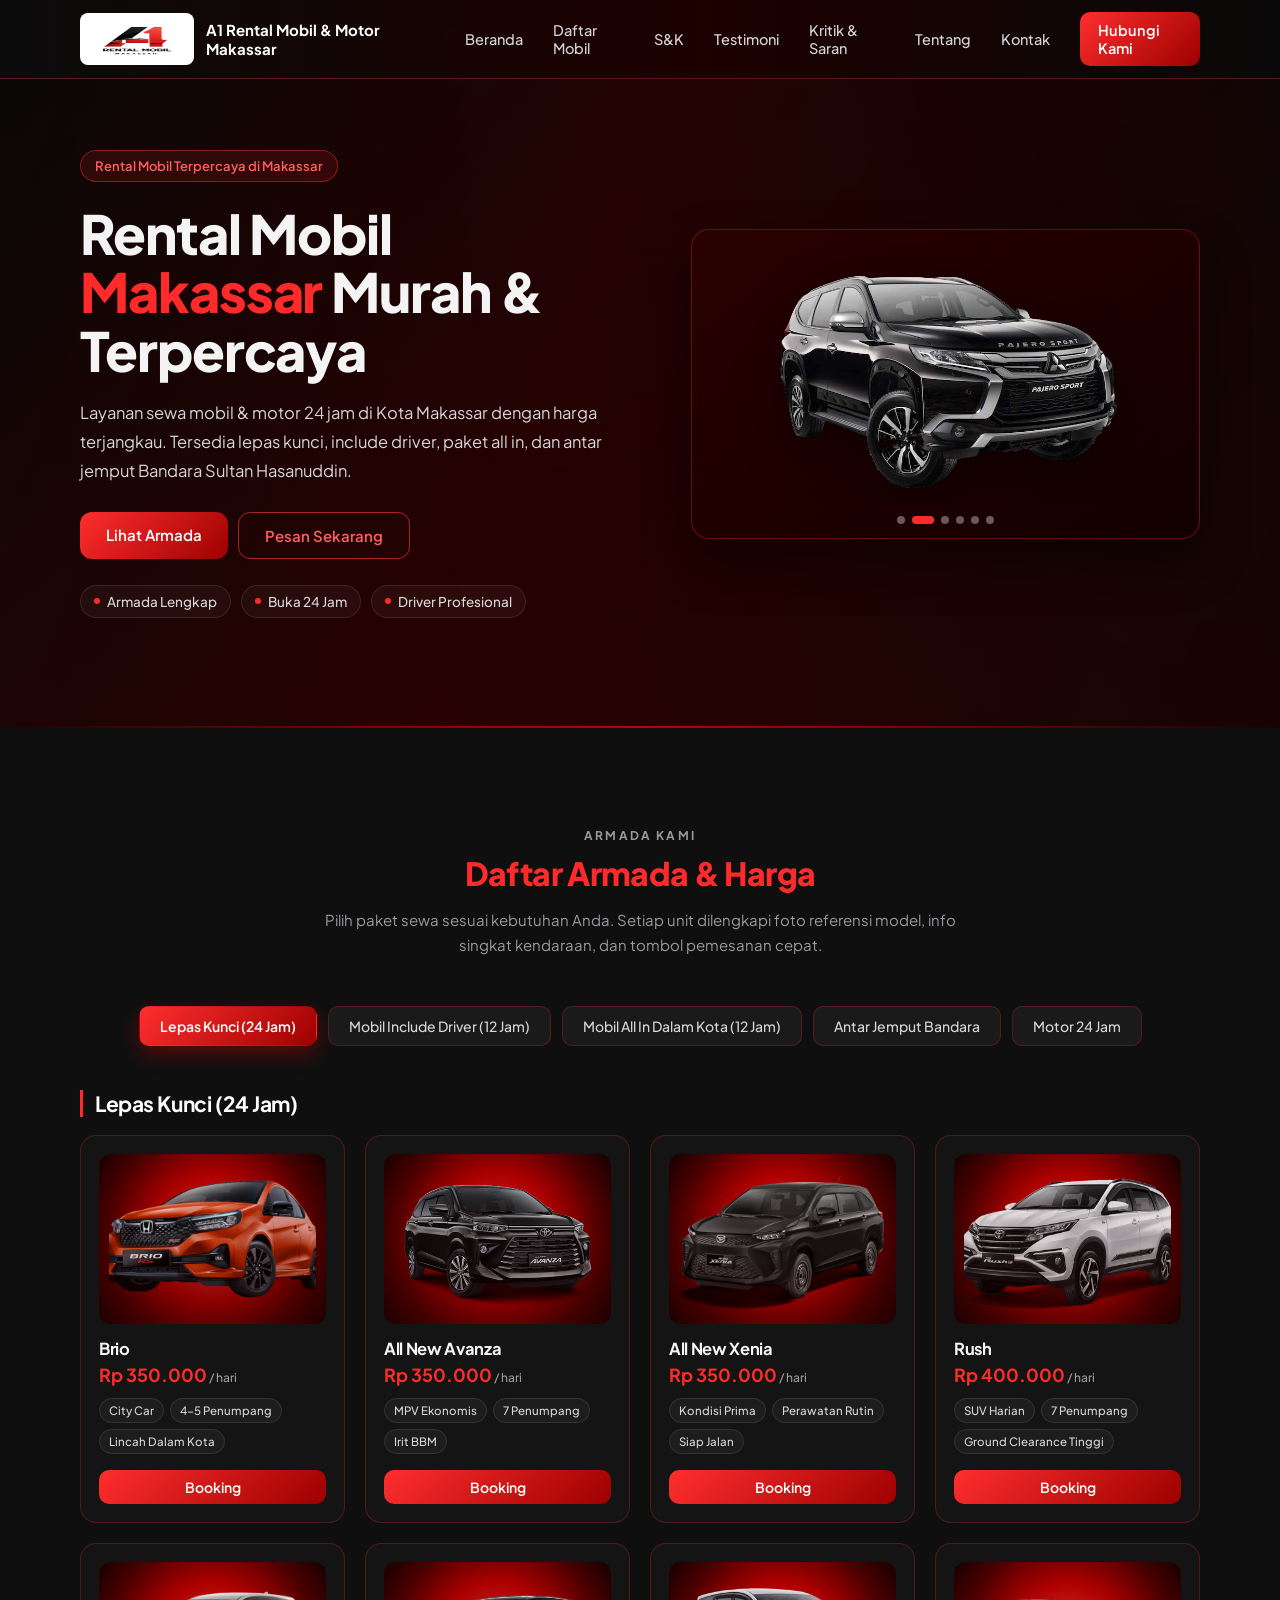
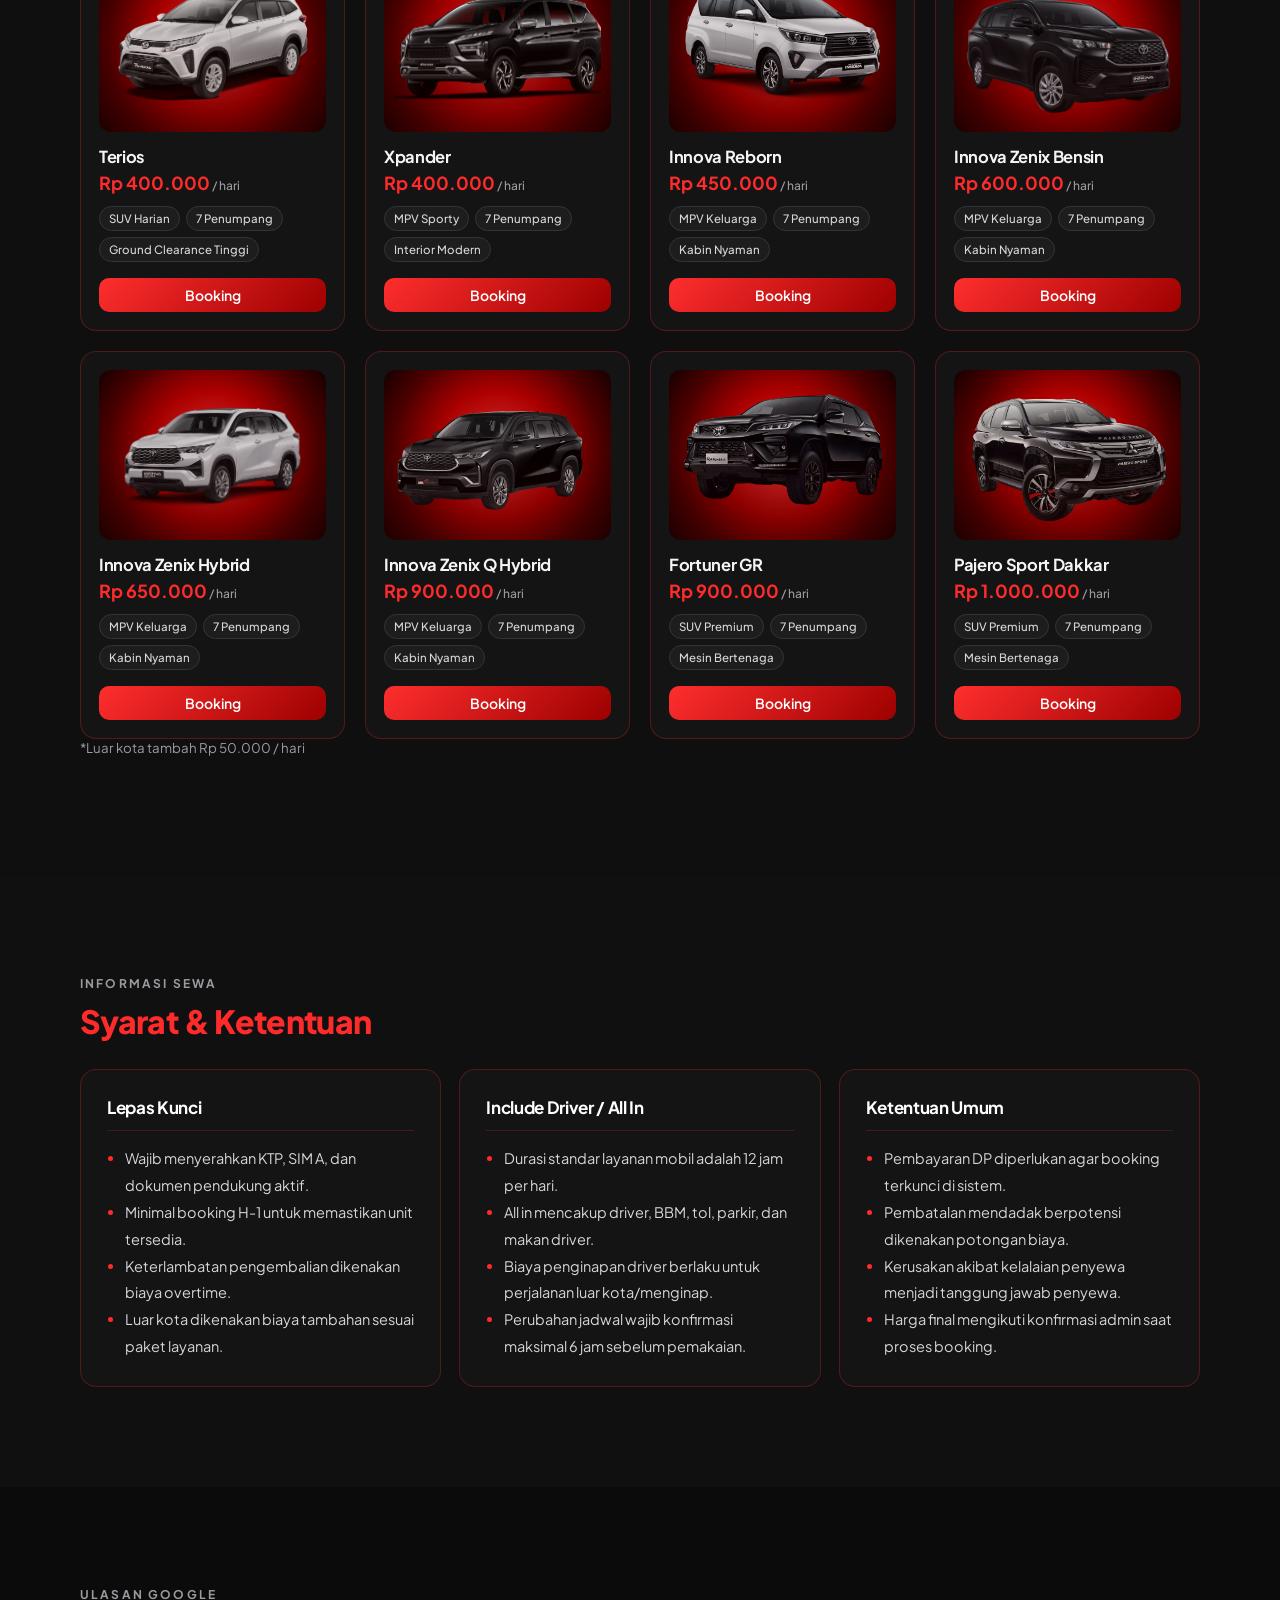
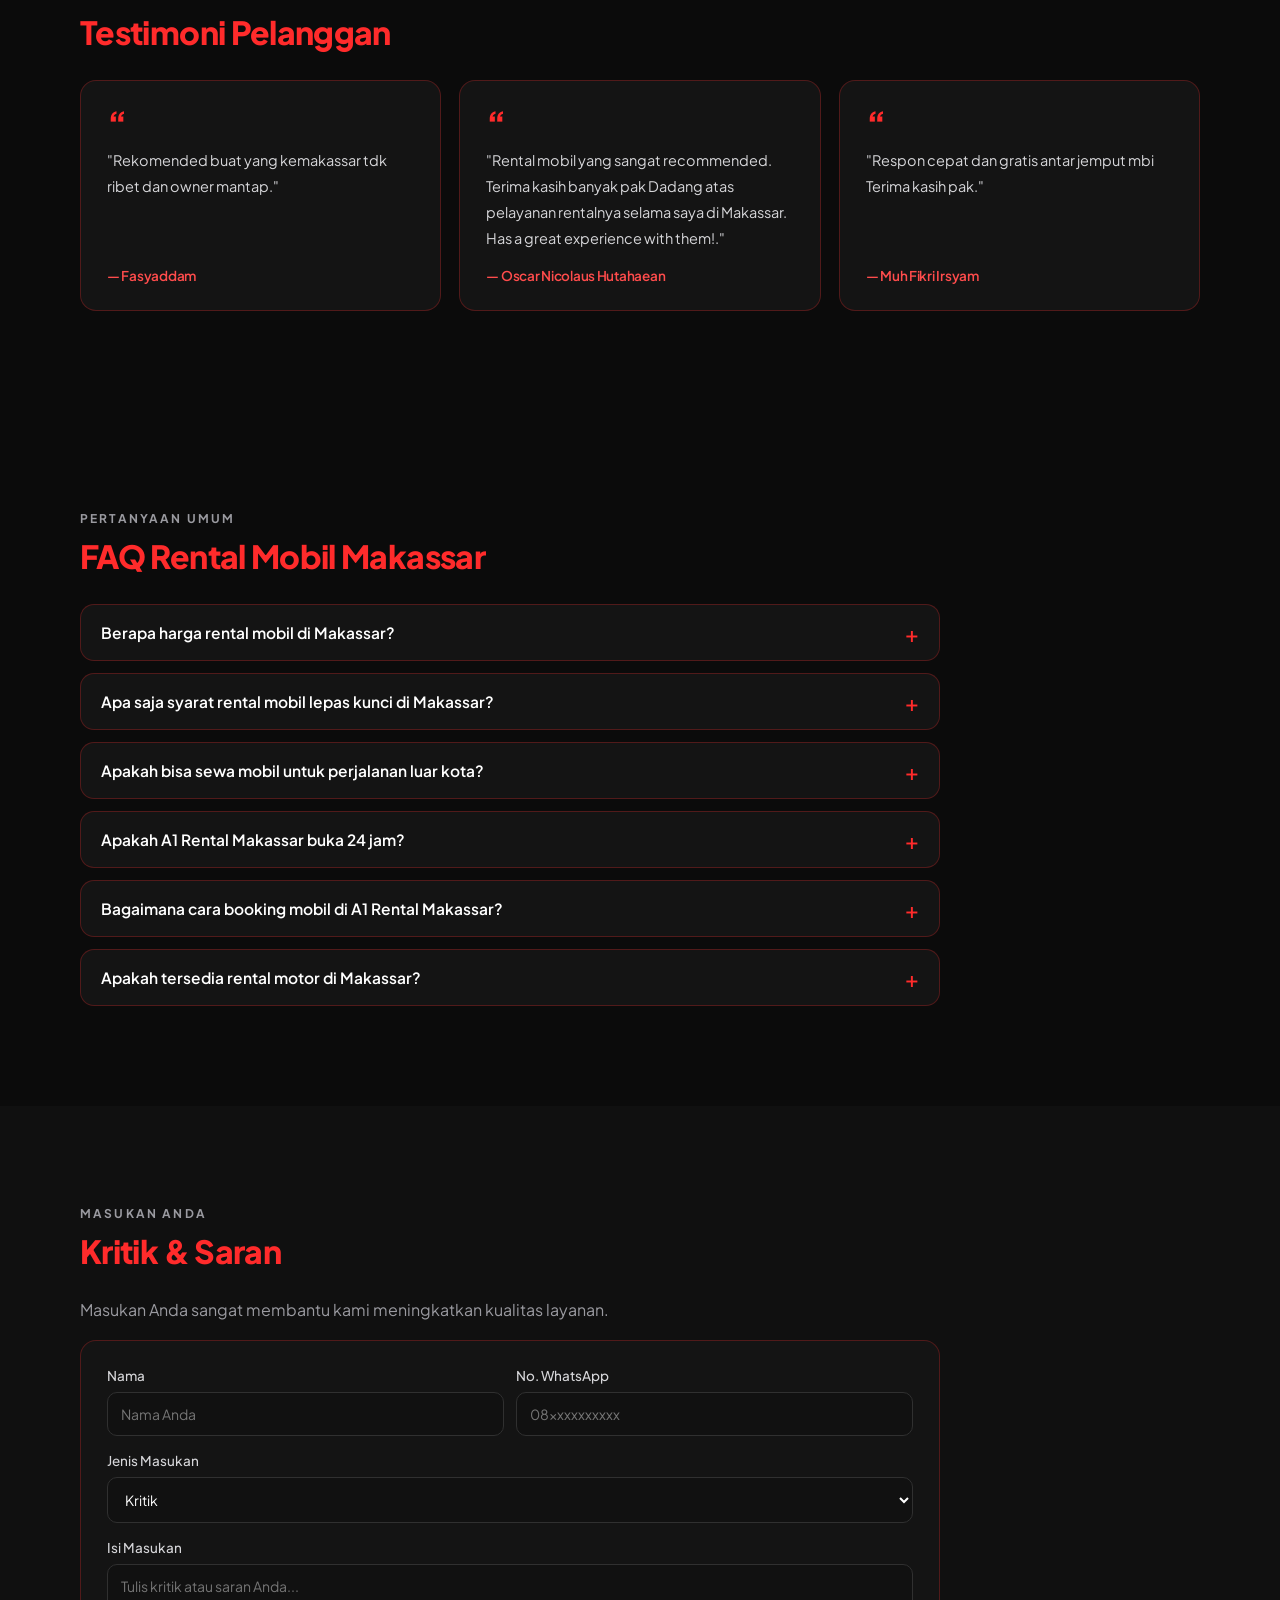
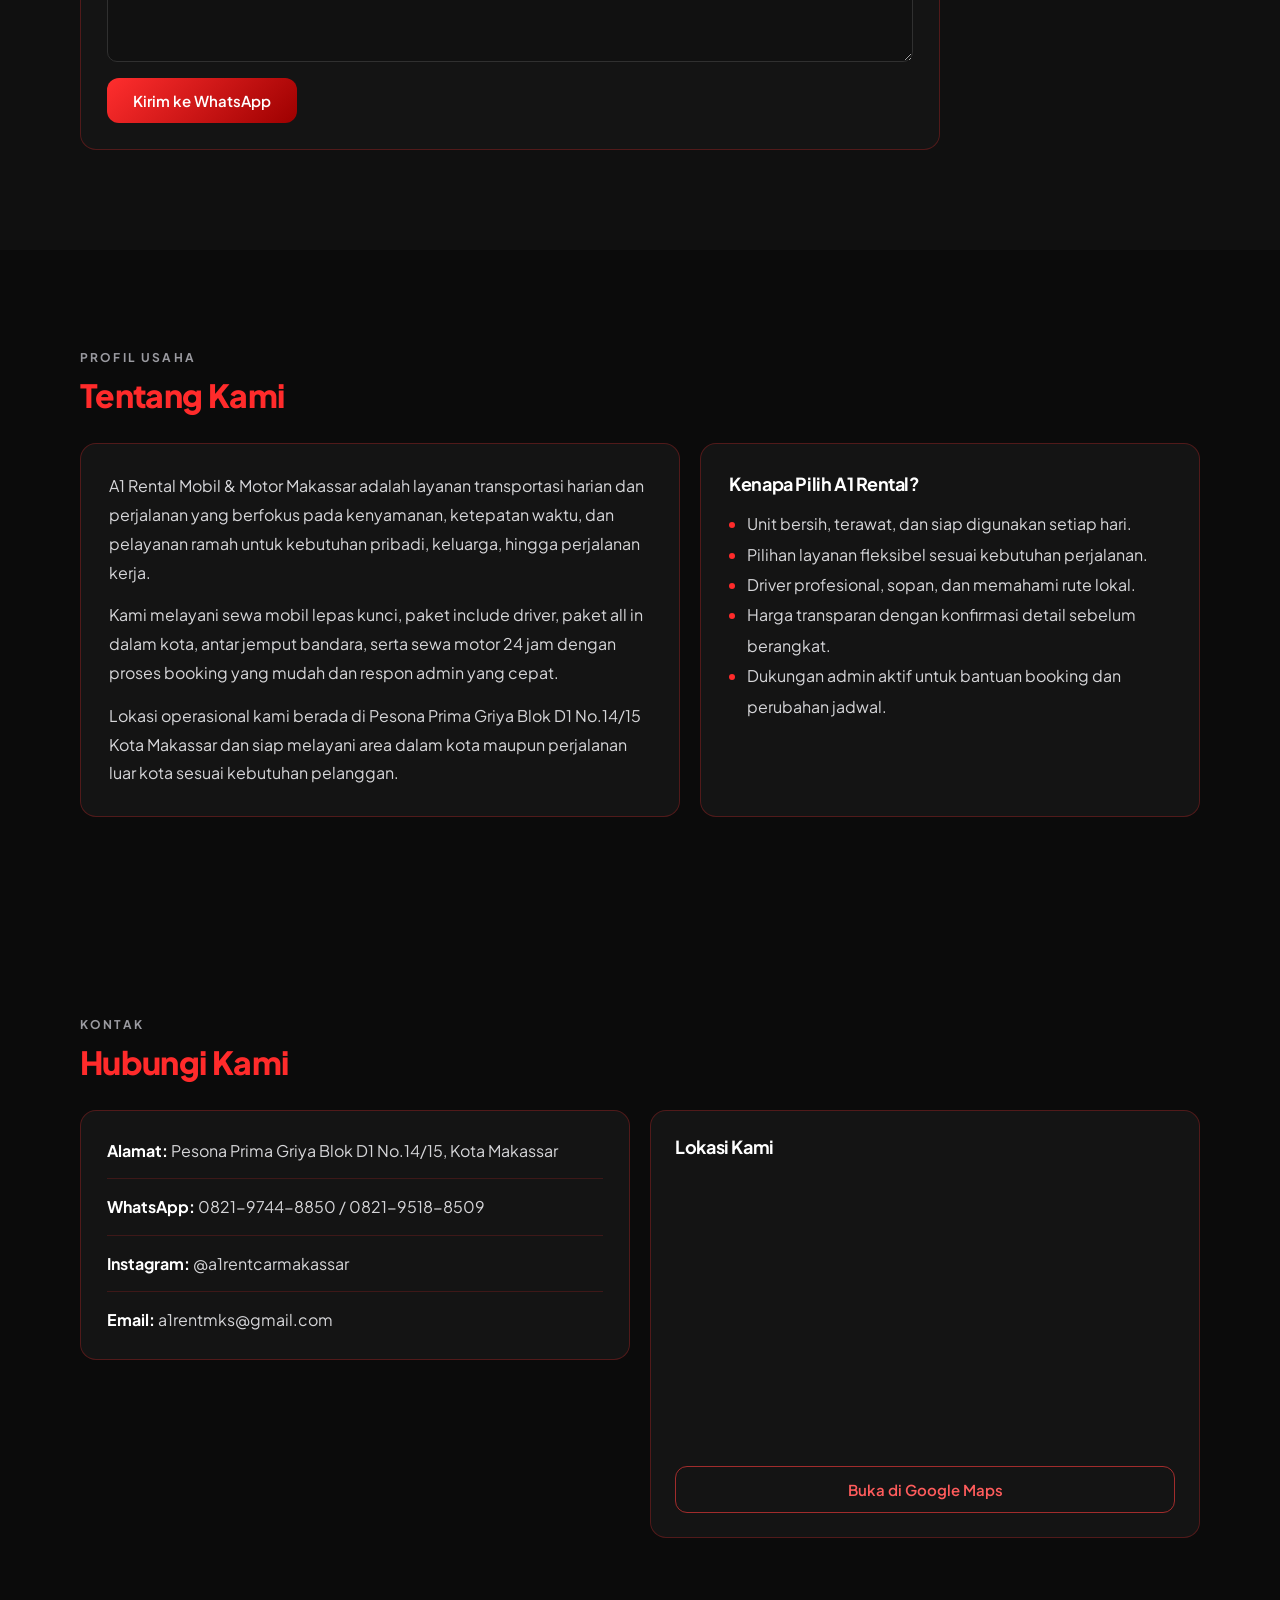
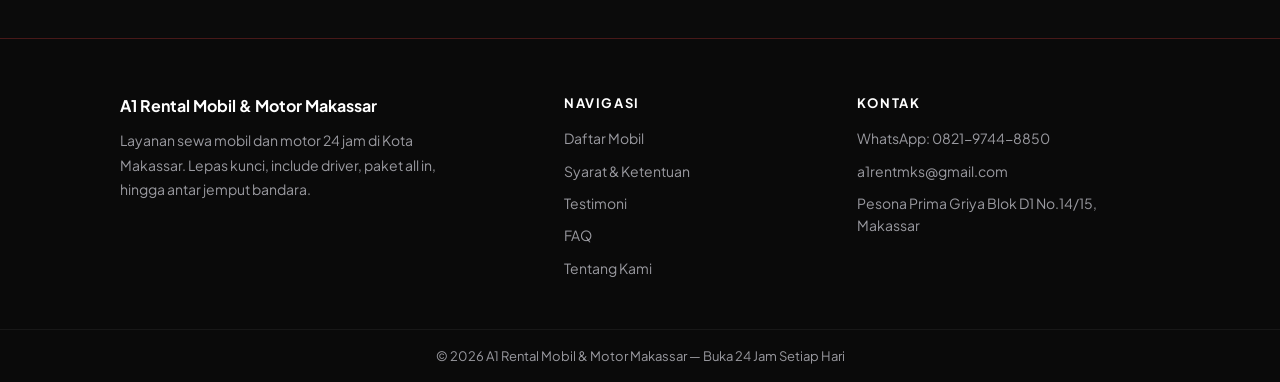
==== commit ac7a990d: "add Full SEO" ====
--- a/index.html
+++ b/index.html
@@ -7,9 +7,16 @@
 <!-- Primary SEO -->
 <title>Rental Mobil Makassar Murah Lepas Kunci & Driver | A1 Rental Mobil</title>
 <meta name="description" content="Rental Mobil Makassar murah mulai 250rb. Tersedia lepas kunci dan include driver. Armada lengkap Brio, Avanza, Innova, Fortuner. Booking cepat via WhatsApp.">
-<meta name="keywords" content="rental mobil makassar, sewa mobil makassar murah, rental mobil lepas kunci makassar, rental mobil makassar dengan driver">
-<meta name="robots" content="index, follow">
+<meta name="keywords" content="rental mobil makassar, sewa mobil makassar murah, rental mobil lepas kunci makassar, rental mobil makassar dengan driver, sewa motor makassar, antar jemput bandara makassar">
+<meta name="robots" content="index, follow, max-image-preview:large, max-snippet:-1">
 <meta name="author" content="A1 Rental Mobil Makassar">
+<meta name="theme-color" content="#0b0b0b">
+
+<!-- Geo Targeting -->
+<meta name="geo.region" content="ID-SN">
+<meta name="geo.placename" content="Makassar, Sulawesi Selatan">
+<meta name="geo.position" content="-5.147665;119.432732">
+<meta name="ICBM" content="-5.147665, 119.432732">
 
 <!-- Canonical -->
 <link rel="canonical" href="https://www.a1rentalmakassar.com/">
@@ -28,12 +35,16 @@
 <meta property="og:description" content="Sewa mobil Makassar lepas kunci & driver. Harga mulai 250rb. Booking cepat via WhatsApp.">
 <meta property="og:type" content="website">
 <meta property="og:url" content="https://www.a1rentalmakassar.com/">
+<meta property="og:site_name" content="A1 Rental Mobil Makassar">
+<meta property="og:locale" content="id_ID">
 <meta property="og:image" content="https://www.a1rentalmakassar.com/logo.png">
+<meta property="og:image:alt" content="Logo A1 Rental Mobil Makassar">
 
 <!-- Twitter Card -->
 <meta name="twitter:card" content="summary_large_image">
 <meta name="twitter:title" content="Rental Mobil Makassar Murah | A1 Rental Mobil">
 <meta name="twitter:description" content="Sewa mobil Makassar harga terjangkau. Lepas kunci & include driver.">
+<meta name="twitter:image" content="https://www.a1rentalmakassar.com/logo.png">
 
 <!-- Google tag (gtag.js) -->
 <script async src="https://www.googletagmanager.com/gtag/js?id=AW-17987800394"></script>
@@ -74,23 +85,165 @@
     }
 </script>
 
-<!-- Schema Markup Local Business -->
+<!-- Schema Markup: Local Business (AutoRental) -->
 <script type="application/ld+json">
 {
   "@context": "https://schema.org",
   "@type": "AutoRental",
+  "@id": "https://www.a1rentalmakassar.com/#autorental",
+  "name": "A1 Rental Mobil Makassar",
+  "alternateName": "A1 Rental Mobil & Motor Makassar",
+  "description": "Layanan rental mobil dan motor 24 jam di Kota Makassar. Tersedia lepas kunci, include driver, paket all in dalam kota, dan antar jemput bandara dengan harga mulai Rp 100.000.",
+  "url": "https://www.a1rentalmakassar.com",
+  "logo": "https://www.a1rentalmakassar.com/logo.png",
+  "image": "https://www.a1rentalmakassar.com/logo.png",
+  "telephone": "+6282197448850",
+  "email": "a1rentmks@gmail.com",
+  "priceRange": "Rp100.000 - Rp2.900.000",
+  "currenciesAccepted": "IDR",
+  "paymentAccepted": "Cash, Transfer Bank",
+  "address": {
+    "@type": "PostalAddress",
+    "streetAddress": "Pesona Prima Griya Blok D1 No.14/15",
+    "addressLocality": "Makassar",
+    "addressRegion": "Sulawesi Selatan",
+    "addressCountry": "ID"
+  },
+  "geo": {
+    "@type": "GeoCoordinates",
+    "latitude": -5.147665,
+    "longitude": 119.432732
+  },
+  "hasMap": "https://maps.app.goo.gl/TcPiTi96g9vByP3y5",
+  "openingHoursSpecification": {
+    "@type": "OpeningHoursSpecification",
+    "dayOfWeek": ["Monday", "Tuesday", "Wednesday", "Thursday", "Friday", "Saturday", "Sunday"],
+    "opens": "00:00",
+    "closes": "23:59"
+  },
+  "areaServed": {
+    "@type": "City",
+    "name": "Makassar"
+  },
+  "sameAs": [
+    "https://www.instagram.com/a1rentcarmakassar"
+  ],
+  "contactPoint": {
+    "@type": "ContactPoint",
+    "telephone": "+6282197448850",
+    "contactType": "customer service",
+    "availableLanguage": "Indonesian",
+    "areaServed": "ID"
+  },
+  "hasOfferCatalog": {
+    "@type": "OfferCatalog",
+    "name": "Layanan Rental A1 Makassar",
+    "itemListElement": [
+      {
+        "@type": "Offer",
+        "itemOffered": { "@type": "Service", "name": "Rental Mobil Lepas Kunci 24 Jam Makassar" },
+        "priceSpecification": { "@type": "PriceSpecification", "minPrice": 350000, "maxPrice": 1000000, "priceCurrency": "IDR" }
+      },
+      {
+        "@type": "Offer",
+        "itemOffered": { "@type": "Service", "name": "Rental Mobil Include Driver 12 Jam Makassar" },
+        "priceSpecification": { "@type": "PriceSpecification", "minPrice": 500000, "maxPrice": 2600000, "priceCurrency": "IDR" }
+      },
+      {
+        "@type": "Offer",
+        "itemOffered": { "@type": "Service", "name": "Rental Mobil All In Dalam Kota Makassar" },
+        "priceSpecification": { "@type": "PriceSpecification", "minPrice": 800000, "maxPrice": 2900000, "priceCurrency": "IDR" }
+      },
+      {
+        "@type": "Offer",
+        "itemOffered": { "@type": "Service", "name": "Antar Jemput Bandara Sultan Hasanuddin" },
+        "priceSpecification": { "@type": "PriceSpecification", "minPrice": 250000, "maxPrice": 450000, "priceCurrency": "IDR" }
+      },
+      {
+        "@type": "Offer",
+        "itemOffered": { "@type": "Service", "name": "Sewa Motor 24 Jam Makassar" },
+        "priceSpecification": { "@type": "PriceSpecification", "minPrice": 100000, "maxPrice": 150000, "priceCurrency": "IDR" }
+      }
+    ]
+  }
+}
+</script>
+
+<!-- Schema Markup: WebSite -->
+<script type="application/ld+json">
+{
+  "@context": "https://schema.org",
+  "@type": "WebSite",
+  "@id": "https://www.a1rentalmakassar.com/#website",
   "name": "A1 Rental Mobil Makassar",
   "url": "https://www.a1rentalmakassar.com",
-  "logo": "https://www.a1rentalmakassar.com/logo.png",
-  "telephone": "+6282197448850",
-  "areaServed": "Makassar",
-    "priceRange": "250000-2900000"
+  "inLanguage": "id-ID",
+  "publisher": { "@id": "https://www.a1rentalmakassar.com/#autorental" }
+}
+</script>
+
+<!-- Schema Markup: FAQ -->
+<script type="application/ld+json">
+{
+  "@context": "https://schema.org",
+  "@type": "FAQPage",
+  "mainEntity": [
+    {
+      "@type": "Question",
+      "name": "Berapa harga rental mobil di Makassar?",
+      "acceptedAnswer": {
+        "@type": "Answer",
+        "text": "Harga rental mobil di A1 Rental Makassar mulai dari Rp 250.000 untuk antar jemput bandara, Rp 350.000/24 jam untuk lepas kunci, dan Rp 500.000/12 jam untuk paket include driver. Sewa motor mulai Rp 100.000/24 jam."
+      }
+    },
+    {
+      "@type": "Question",
+      "name": "Apa saja syarat rental mobil lepas kunci di Makassar?",
+      "acceptedAnswer": {
+        "@type": "Answer",
+        "text": "Syarat lepas kunci: menyerahkan KTP, SIM A aktif, dan dokumen pendukung. Disarankan booking minimal H-1 agar unit tersedia."
+      }
+    },
+    {
+      "@type": "Question",
+      "name": "Apakah bisa sewa mobil untuk perjalanan luar kota?",
+      "acceptedAnswer": {
+        "@type": "Answer",
+        "text": "Bisa. Lepas kunci dikenakan tambahan Rp 50.000/hari, sedangkan paket include driver dikenakan tambahan Rp 100.000/hari plus biaya penginapan driver untuk perjalanan menginap."
+      }
+    },
+    {
+      "@type": "Question",
+      "name": "Apakah A1 Rental Makassar buka 24 jam?",
+      "acceptedAnswer": {
+        "@type": "Answer",
+        "text": "Ya, kami beroperasi 24 jam setiap hari termasuk hari libur. Admin siap merespon booking dan pertanyaan Anda kapan saja via WhatsApp."
+      }
+    },
+    {
+      "@type": "Question",
+      "name": "Bagaimana cara booking mobil di A1 Rental Makassar?",
+      "acceptedAnswer": {
+        "@type": "Answer",
+        "text": "Pilih unit di daftar armada lalu klik tombol Booking. Anda akan langsung terhubung ke WhatsApp admin dengan detail unit yang dipilih. Booking terkunci setelah pembayaran DP."
+      }
+    },
+    {
+      "@type": "Question",
+      "name": "Apakah tersedia rental motor di Makassar?",
+      "acceptedAnswer": {
+        "@type": "Answer",
+        "text": "Tersedia. Kami menyewakan NMAX, PCX, Vario, Scoopy, Fino, dan Genio dengan tarif mulai Rp 100.000 per 24 jam."
+      }
+    }
+  ]
 }
 </script>
 
 <!-- Fonts -->
 <link rel="preconnect" href="https://fonts.googleapis.com">
 <link rel="preconnect" href="https://fonts.gstatic.com" crossorigin>
+<link rel="preconnect" href="https://images.pexels.com">
 <link href="https://fonts.googleapis.com/css2?family=Plus+Jakarta+Sans:wght@400;500;600;700;800&display=swap" rel="stylesheet">
 
 <!-- CSS -->
@@ -102,7 +255,7 @@
 <!-- NAVBAR -->
 <header class="navbar">
     <div class="logo-area">
-        <img src="logo.png" alt="A1 Rental Makassar">
+        <img src="logo.png" alt="Logo A1 Rental Mobil Makassar" width="120" height="52">
         <span class="logo-text">A1 Rental Mobil & Motor Makassar</span>
     </div>
 
@@ -129,10 +282,10 @@
     <div class="hero-inner">
         <div class="hero-text">
             <span class="badge">Rental Mobil Terpercaya di Makassar</span>
-            <h1>Rental Mobil <span>Makassar</span></h1>
+            <h1>Rental Mobil <span>Makassar</span> Murah & Terpercaya</h1>
             <p>
-                Layanan sewa mobil & motor 24 jam dengan harga terjangkau.
-                Armada lengkap, driver profesional, dan siap melayani dalam & luar kota.
+                Layanan sewa mobil & motor 24 jam di Kota Makassar dengan harga terjangkau.
+                Tersedia lepas kunci, include driver, paket all in, dan antar jemput Bandara Sultan Hasanuddin.
             </p>
 
             <div class="hero-btn">
@@ -150,12 +303,12 @@
         <div class="hero-visual">
             <div class="hero-slider-card">
                 <div class="hero-slider-track" id="heroSliderTrack">
-                    <div class="hero-slide" data-model="fortuner"><img src="img/Fortuner%20GR.png" alt="Fortuner GR"></div>
-                    <div class="hero-slide" data-model="pajero"><img src="img/Pajero%20Sport%20Dakkar.png" alt="Pajero Sport Dakkar"></div>
-                    <div class="hero-slide" data-model="alphard"><img src="img/New%20Alphard.png" alt="New Alphard"></div>
-                    <div class="hero-slide" data-model="zenix"><img src="img/Innova%20Zenix%20Hybrid.png" alt="Innova Zenix Hybrid"></div>
-                    <div class="hero-slide" data-model="hiace"><img src="img/Hiace%20Premio.png" alt="Hiace Premio"></div>
-                    <div class="hero-slide" data-model="xpander"><img src="img/xpander.webp" alt="Xpander"></div>
+                    <div class="hero-slide" data-model="fortuner"><img src="img/Fortuner%20GR.png" alt="Rental Fortuner GR Makassar" width="560" height="260"></div>
+                    <div class="hero-slide" data-model="pajero"><img src="img/Pajero%20Sport%20Dakkar.png" alt="Rental Pajero Sport Dakkar Makassar" width="560" height="260"></div>
+                    <div class="hero-slide" data-model="alphard"><img src="img/New%20Alphard.png" alt="Rental New Alphard Makassar" width="560" height="260"></div>
+                    <div class="hero-slide" data-model="zenix"><img src="img/Innova%20Zenix%20Hybrid.png" alt="Rental Innova Zenix Hybrid Makassar" width="560" height="260"></div>
+                    <div class="hero-slide" data-model="hiace"><img src="img/Hiace%20Premio.png" alt="Rental Hiace Premio Makassar" width="560" height="260"></div>
+                    <div class="hero-slide" data-model="xpander"><img src="img/xpander.webp" alt="Rental Xpander Makassar" width="560" height="260"></div>
                 </div>
                 <div class="hero-slider-dots" id="heroSliderDots"></div>
             </div>
@@ -321,6 +474,38 @@
     </div>
 </section>
 
+<!-- FAQ -->
+<section class="faq" id="faq">
+    <span class="section-tag">Pertanyaan Umum</span>
+    <h2>FAQ Rental Mobil Makassar</h2>
+    <div class="faq-list">
+        <details class="faq-item">
+            <summary>Berapa harga rental mobil di Makassar?</summary>
+            <p>Harga rental mobil di A1 Rental Makassar mulai dari Rp 250.000 untuk antar jemput bandara, Rp 350.000/24 jam untuk lepas kunci, dan Rp 500.000/12 jam untuk paket include driver. Sewa motor mulai Rp 100.000/24 jam.</p>
+        </details>
+        <details class="faq-item">
+            <summary>Apa saja syarat rental mobil lepas kunci di Makassar?</summary>
+            <p>Syarat lepas kunci: menyerahkan KTP, SIM A aktif, dan dokumen pendukung. Disarankan booking minimal H-1 agar unit tersedia.</p>
+        </details>
+        <details class="faq-item">
+            <summary>Apakah bisa sewa mobil untuk perjalanan luar kota?</summary>
+            <p>Bisa. Lepas kunci dikenakan tambahan Rp 50.000/hari, sedangkan paket include driver dikenakan tambahan Rp 100.000/hari plus biaya penginapan driver untuk perjalanan menginap.</p>
+        </details>
+        <details class="faq-item">
+            <summary>Apakah A1 Rental Makassar buka 24 jam?</summary>
+            <p>Ya, kami beroperasi 24 jam setiap hari termasuk hari libur. Admin siap merespon booking dan pertanyaan Anda kapan saja via WhatsApp.</p>
+        </details>
+        <details class="faq-item">
+            <summary>Bagaimana cara booking mobil di A1 Rental Makassar?</summary>
+            <p>Pilih unit di daftar armada lalu klik tombol Booking. Anda akan langsung terhubung ke WhatsApp admin dengan detail unit yang dipilih. Booking terkunci setelah pembayaran DP.</p>
+        </details>
+        <details class="faq-item">
+            <summary>Apakah tersedia rental motor di Makassar?</summary>
+            <p>Tersedia. Kami menyewakan NMAX, PCX, Vario, Scoopy, Fino, dan Genio dengan tarif mulai Rp 100.000 per 24 jam.</p>
+        </details>
+    </div>
+</section>
+
 <!-- KRITIK DAN SARAN -->
 <section class="saran" id="saran">
     <span class="section-tag">Masukan Anda</span>
@@ -422,6 +607,7 @@
             <a href="#armada">Daftar Mobil</a>
             <a href="#syarat">Syarat & Ketentuan</a>
             <a href="#testimoni">Testimoni</a>
+            <a href="#faq">FAQ</a>
             <a href="#tentang">Tentang Kami</a>
         </div>
         <div class="footer-col">
@@ -539,7 +725,7 @@
         const image = document.createElement('img');
         image.className = 'vehicle-img';
         image.loading = 'lazy';
-        image.alt = modelName;
+        image.alt = `Rental ${modelName} Makassar - A1 Rental`;
         image.src = localImage;
         media.appendChild(image);
 
--- a/style.css
+++ b/style.css
@@ -1,13 +1,14 @@
 :root {
-    --bg: #0a0a0b;
-    --surface: #131315;
-    --surface-2: #18181b;
-    --border: #232327;
-    --accent: #e8192c;
-    --accent-hover: #c31222;
+    --bg: #0b0b0b;
+    --surface: #141414;
+    --surface-2: #1a1a1a;
+    --border: rgba(255, 45, 45, 0.26);
+    --accent: #ff2b2b;
+    --accent-hover: #e01515;
+    --accent-grad: linear-gradient(135deg, #ff2e2e 0%, #9d0000 100%);
     --text: #f4f4f5;
-    --text-muted: #b9b9c0;
-    --text-dim: #84848c;
+    --text-muted: #d6d6d9;
+    --text-dim: #9a9aa0;
 }
 
 * {
@@ -30,7 +31,7 @@
     content: "";
     position: fixed;
     inset: 0;
-    background: radial-gradient(circle at top right, rgba(232, 25, 44, 0.07), rgba(232, 25, 44, 0));
+    background: radial-gradient(circle at top right, rgba(255, 0, 0, 0.12), rgba(255, 0, 0, 0));
     pointer-events: none;
     z-index: -1;
 }
@@ -41,7 +42,7 @@
 
 .section-tag {
     display: block;
-    color: var(--accent);
+    color: var(--text-dim);
     font-size: 12px;
     font-weight: 700;
     text-transform: uppercase;
@@ -55,14 +56,14 @@
     justify-content: space-between;
     align-items: center;
     padding: 12px 80px;
-    background: rgba(10, 10, 11, 0.88);
+    background: linear-gradient(90deg, rgba(12, 12, 12, 0.92) 0%, rgba(29, 0, 0, 0.92) 55%, rgba(10, 10, 10, 0.92) 100%);
     backdrop-filter: blur(12px);
     -webkit-backdrop-filter: blur(12px);
     position: fixed;
     width: 100%;
     top: 0;
     z-index: 1000;
-    border-bottom: 1px solid rgba(255, 255, 255, 0.07);
+    border-bottom: 1px solid rgba(255, 70, 70, 0.3);
 }
 
 .logo-area img {
@@ -102,7 +103,7 @@
 }
 
 nav a:hover {
-    color: #fff;
+    color: #ff4d4d;
 }
 
 nav a::after {
@@ -121,12 +122,12 @@
 }
 
 .btn-nav {
-    background: var(--accent);
+    background: var(--accent-grad);
     color: #fff !important;
     padding: 9px 18px;
     border-radius: 10px;
     font-weight: 600;
-    transition: background 0.25s;
+    transition: box-shadow 0.25s, transform 0.25s;
 }
 
 .btn-nav::after {
@@ -134,7 +135,8 @@
 }
 
 .btn-nav:hover {
-    background: var(--accent-hover);
+    transform: translateY(-1px);
+    box-shadow: 0 8px 18px rgba(255, 0, 0, 0.35);
 }
 
 .menu-toggle {
@@ -173,7 +175,7 @@
 .hero {
     padding: 150px 80px 110px;
     background:
-        linear-gradient(110deg, rgba(10, 10, 11, 0.92) 0%, rgba(40, 4, 8, 0.72) 45%, rgba(9, 9, 10, 0.9) 100%),
+        linear-gradient(110deg, rgba(10, 10, 10, 0.88) 0%, rgba(50, 0, 0, 0.68) 45%, rgba(8, 8, 8, 0.86) 100%),
         url('https://images.pexels.com/photos/3802510/pexels-photo-3802510.jpeg?auto=compress&cs=tinysrgb&w=1800');
     background-size: cover;
     background-position: center;
@@ -185,7 +187,7 @@
     content: "";
     position: absolute;
     inset: 0;
-    background: linear-gradient(180deg, rgba(0, 0, 0, 0.2) 0%, rgba(10, 10, 11, 0.75) 100%);
+    background: linear-gradient(180deg, rgba(0, 0, 0, 0.22) 0%, rgba(40, 0, 0, 0.45) 100%);
     z-index: 0;
 }
 
@@ -206,8 +208,8 @@
     left: 0;
     right: 0;
     bottom: 0;
-    height: 1px;
-    background: linear-gradient(90deg, transparent 0%, rgba(232, 25, 44, 0.55) 50%, transparent 100%);
+    height: 2px;
+    background: linear-gradient(90deg, transparent 0%, rgba(255, 0, 0, 0.7) 50%, transparent 100%);
 }
 
 .hero h1 {
@@ -222,11 +224,11 @@
 }
 
 .badge {
-    background: rgba(232, 25, 44, 0.1);
-    border: 1px solid rgba(232, 25, 44, 0.35);
+    background: rgba(255, 43, 43, 0.12);
+    border: 1px solid rgba(255, 43, 43, 0.45);
     padding: 7px 14px;
     border-radius: 999px;
-    color: #ff6b78;
+    color: #ff5c5c;
     display: inline-block;
     margin-bottom: 22px;
     font-size: 13px;
@@ -294,8 +296,8 @@
     width: min(560px, 100%);
     border-radius: 18px;
     padding: 14px;
-    background: rgba(19, 19, 21, 0.82);
-    border: 1px solid rgba(255, 255, 255, 0.09);
+    background: linear-gradient(145deg, #2a0000, #120000);
+    border: 1px solid rgba(255, 35, 35, 0.35);
     box-shadow: 0 24px 48px rgba(0, 0, 0, 0.45);
     overflow: hidden;
 }
@@ -380,36 +382,36 @@
 }
 
 .btn-primary {
-    background: var(--accent);
+    background: var(--accent-grad);
     padding: 13px 26px;
     border-radius: 12px;
     color: white;
     font-weight: 600;
     font-size: 15px;
     text-decoration: none;
-    transition: background 0.25s, transform 0.25s, box-shadow 0.25s;
+    transition: transform 0.25s, box-shadow 0.25s;
 }
 
 .btn-secondary {
-    border: 1px solid rgba(255, 255, 255, 0.22);
+    border: 1px solid rgba(255, 60, 60, 0.6);
     padding: 13px 26px;
     border-radius: 12px;
-    color: #fff;
+    color: #ff5c5c;
     font-weight: 600;
     font-size: 15px;
     text-decoration: none;
-    transition: border-color 0.25s, background 0.25s, transform 0.25s;
+    transition: border-color 0.25s, background 0.25s, color 0.25s, transform 0.25s;
 }
 
 .btn-primary:hover {
-    background: var(--accent-hover);
     transform: translateY(-2px);
-    box-shadow: 0 12px 24px rgba(232, 25, 44, 0.25);
+    box-shadow: 0 12px 26px rgba(255, 0, 0, 0.35);
 }
 
 .btn-secondary:hover {
     border-color: var(--accent);
-    background: rgba(232, 25, 44, 0.08);
+    background: rgba(255, 43, 43, 0.1);
+    color: #ff7a7a;
     transform: translateY(-2px);
 }
 
@@ -454,7 +456,7 @@
 }
 
 .tentang h2 {
-    color: #fff;
+    color: #ff2b2b;
     margin-bottom: 28px;
     font-size: 32px;
     font-weight: 800;
@@ -507,7 +509,7 @@
 }
 
 .syarat {
-    background: #0d0d0e;
+    background: #101010;
 }
 
 .testimoni {
@@ -515,13 +517,13 @@
 }
 
 .saran {
-    background: #0d0d0e;
+    background: #101010;
 }
 
 .syarat h2,
 .testimoni h2,
 .saran h2 {
-    color: #fff;
+    color: #ff2b2b;
     margin-bottom: 28px;
     font-size: 32px;
     font-weight: 800;
@@ -549,7 +551,7 @@
     color: #fff;
     font-size: 17px;
     padding-bottom: 12px;
-    border-bottom: 1px solid var(--border);
+    border-bottom: 1px solid rgba(255, 45, 45, 0.2);
 }
 
 .terms-card ul {
@@ -587,7 +589,7 @@
 }
 
 .testi-item h4 {
-    color: var(--text-dim);
+    color: #ff4c4c;
     font-size: 13.5px;
     font-weight: 600;
 }
@@ -595,6 +597,74 @@
 .saran-subtitle {
     color: var(--text-dim);
     margin-bottom: 20px;
+}
+
+/* FAQ */
+.faq {
+    padding: 100px 80px;
+    background: var(--bg);
+}
+
+.faq h2 {
+    color: #ff2b2b;
+    margin-bottom: 28px;
+    font-size: 32px;
+    font-weight: 800;
+}
+
+.faq-list {
+    display: grid;
+    gap: 12px;
+    max-width: 860px;
+}
+
+.faq-item {
+    background: var(--surface);
+    border: 1px solid var(--border);
+    border-radius: 14px;
+    overflow: hidden;
+}
+
+.faq-item summary {
+    cursor: pointer;
+    list-style: none;
+    padding: 18px 48px 18px 20px;
+    font-weight: 600;
+    font-size: 15.5px;
+    color: #fff;
+    position: relative;
+    transition: color 0.25s;
+}
+
+.faq-item summary::-webkit-details-marker {
+    display: none;
+}
+
+.faq-item summary::after {
+    content: "+";
+    position: absolute;
+    right: 20px;
+    top: 50%;
+    transform: translateY(-50%);
+    color: var(--accent);
+    font-size: 22px;
+    font-weight: 500;
+    transition: transform 0.25s;
+}
+
+.faq-item[open] summary::after {
+    transform: translateY(-50%) rotate(45deg);
+}
+
+.faq-item summary:hover {
+    color: #ff5c5c;
+}
+
+.faq-item p {
+    padding: 0 20px 18px;
+    color: var(--text-muted);
+    line-height: 1.8;
+    font-size: 14.5px;
 }
 
 .feedback-form {
@@ -618,7 +688,7 @@
 }
 
 .kontak h2 {
-    color: #fff;
+    color: #ff2b2b;
     margin-bottom: 28px;
     font-size: 32px;
     font-weight: 800;
@@ -642,7 +712,7 @@
     line-height: 1.7;
     color: var(--text-muted);
     padding-bottom: 14px;
-    border-bottom: 1px solid var(--border);
+    border-bottom: 1px solid rgba(255, 45, 45, 0.18);
 }
 
 .kontak-grid p:last-child {
@@ -682,8 +752,8 @@
 }
 
 footer {
-    background: #0b0b0c;
-    border-top: 1px solid var(--border);
+    background: #0a0a0a;
+    border-top: 1px solid rgba(255, 70, 70, 0.25);
 }
 
 .footer-inner {
@@ -729,7 +799,7 @@
 }
 
 .footer-col a:hover {
-    color: #fff;
+    color: #ff4d4d;
 }
 
 .footer-bottom {
@@ -742,7 +812,7 @@
 /* ARMADA */
 .armada {
     padding: 100px 80px;
-    background: #0d0d0e;
+    background: #0f0f0f;
 }
 
 .armada .section-tag {
@@ -754,7 +824,7 @@
     font-size: 32px;
     font-weight: 800;
     margin-bottom: 14px;
-    color: #fff;
+    color: #ff2b2b;
 }
 
 .armada-subtitle {
@@ -798,9 +868,9 @@
 }
 
 .item:hover {
-    transform: translateY(-4px);
-    box-shadow: 0 18px 36px rgba(0, 0, 0, 0.45);
-    border-color: rgba(232, 25, 44, 0.45);
+    transform: translateY(-5px);
+    box-shadow: 0 18px 36px rgba(255, 0, 0, 0.25);
+    border-color: rgba(255, 0, 0, 0.5);
 }
 
 .item h4 {
@@ -830,7 +900,7 @@
 .item a {
     display: inline-block;
     padding: 8px 15px;
-    background: var(--accent);
+    background: var(--accent-grad);
     color: white;
     text-decoration: none;
     border-radius: 10px;
@@ -846,9 +916,9 @@
 }
 
 .filter-btn button {
-    background: var(--surface);
+    background: var(--surface-2);
     color: var(--text-muted);
-    border: 1px solid var(--border);
+    border: 1px solid rgba(255, 35, 35, 0.25);
     padding: 10px 20px;
     margin: 4px;
     border-radius: 10px;
@@ -856,19 +926,20 @@
     font-weight: 500;
     font-family: inherit;
     cursor: pointer;
-    transition: background 0.25s, color 0.25s, border-color 0.25s;
+    transition: background 0.25s, color 0.25s, border-color 0.25s, box-shadow 0.25s;
 }
 
 .filter-btn button:hover {
-    border-color: rgba(232, 25, 44, 0.5);
+    border-color: rgba(255, 35, 35, 0.6);
     color: #fff;
 }
 
 .filter-btn .active {
-    background: var(--accent);
-    border-color: var(--accent);
+    background: var(--accent-grad);
+    border-color: transparent;
     color: #fff;
     font-weight: 600;
+    box-shadow: 0 8px 20px rgba(255, 0, 0, 0.3);
 }
 
 .kategori-content {
@@ -899,9 +970,7 @@
     border-radius: 12px;
     overflow: hidden;
     margin-bottom: 14px;
-    background:
-        radial-gradient(circle at 50% 28%, rgba(232, 25, 44, 0.16), transparent 65%),
-        linear-gradient(180deg, #1d1d20 0%, #121214 100%);
+    background: radial-gradient(circle at center, #ff3b3b 0%, #b30000 45%, #4d0000 75%, #140000 100%);
     aspect-ratio: 4 / 3;
     padding: 10px;
 }
@@ -939,7 +1008,7 @@
     content: "";
     position: absolute;
     inset: 0;
-    background: linear-gradient(180deg, rgba(0, 0, 0, 0), rgba(0, 0, 0, 0.28));
+    background: linear-gradient(180deg, rgba(0, 0, 0, 0), rgba(45, 0, 0, 0.35));
 }
 
 .vehicle-meta {
@@ -953,11 +1022,11 @@
 .vehicle-meta li {
     font-size: 11.5px;
     font-weight: 500;
-    border: 1px solid var(--border);
+    border: 1px solid #343434;
     padding: 4px 9px;
     border-radius: 999px;
     color: var(--text-muted);
-    background: rgba(255, 255, 255, 0.03);
+    background: rgba(255, 255, 255, 0.04);
 }
 
 .item-actions {
@@ -978,13 +1047,13 @@
 }
 
 .item-order {
-    background: var(--accent);
+    background: var(--accent-grad);
     color: white;
 }
 
 .item-order:hover {
-    background: var(--accent-hover);
-    transform: translateY(-1px);
+    transform: translateY(-2px);
+    box-shadow: 0 10px 18px rgba(255, 0, 0, 0.3);
 }
 
 .reveal-item {
@@ -1019,8 +1088,8 @@
 .form-group input,
 .form-group select,
 .form-group textarea {
-    background: #0f0f10;
-    border: 1px solid var(--border);
+    background: #111;
+    border: 1px solid #303030;
     color: #fff;
     border-radius: 10px;
     padding: 12px 13px;
@@ -1033,7 +1102,7 @@
 .form-group textarea:focus {
     outline: none;
     border-color: var(--accent);
-    box-shadow: 0 0 0 3px rgba(232, 25, 44, 0.14);
+    box-shadow: 0 0 0 3px rgba(255, 0, 0, 0.14);
 }
 
 @keyframes glowMove {
@@ -1103,6 +1172,7 @@
     .syarat,
     .testimoni,
     .saran,
+    .faq,
     .tentang,
     .kontak {
         padding-left: 24px;
@@ -1153,7 +1223,7 @@
     }
 
     nav a:hover {
-        background: rgba(232, 25, 44, 0.1);
+        background: rgba(255, 0, 0, 0.12);
     }
 
     .btn-nav {
@@ -1169,6 +1239,7 @@
     .syarat h2,
     .testimoni h2,
     .saran h2,
+    .faq h2,
     .tentang h2,
     .kontak h2 {
         text-align: center;
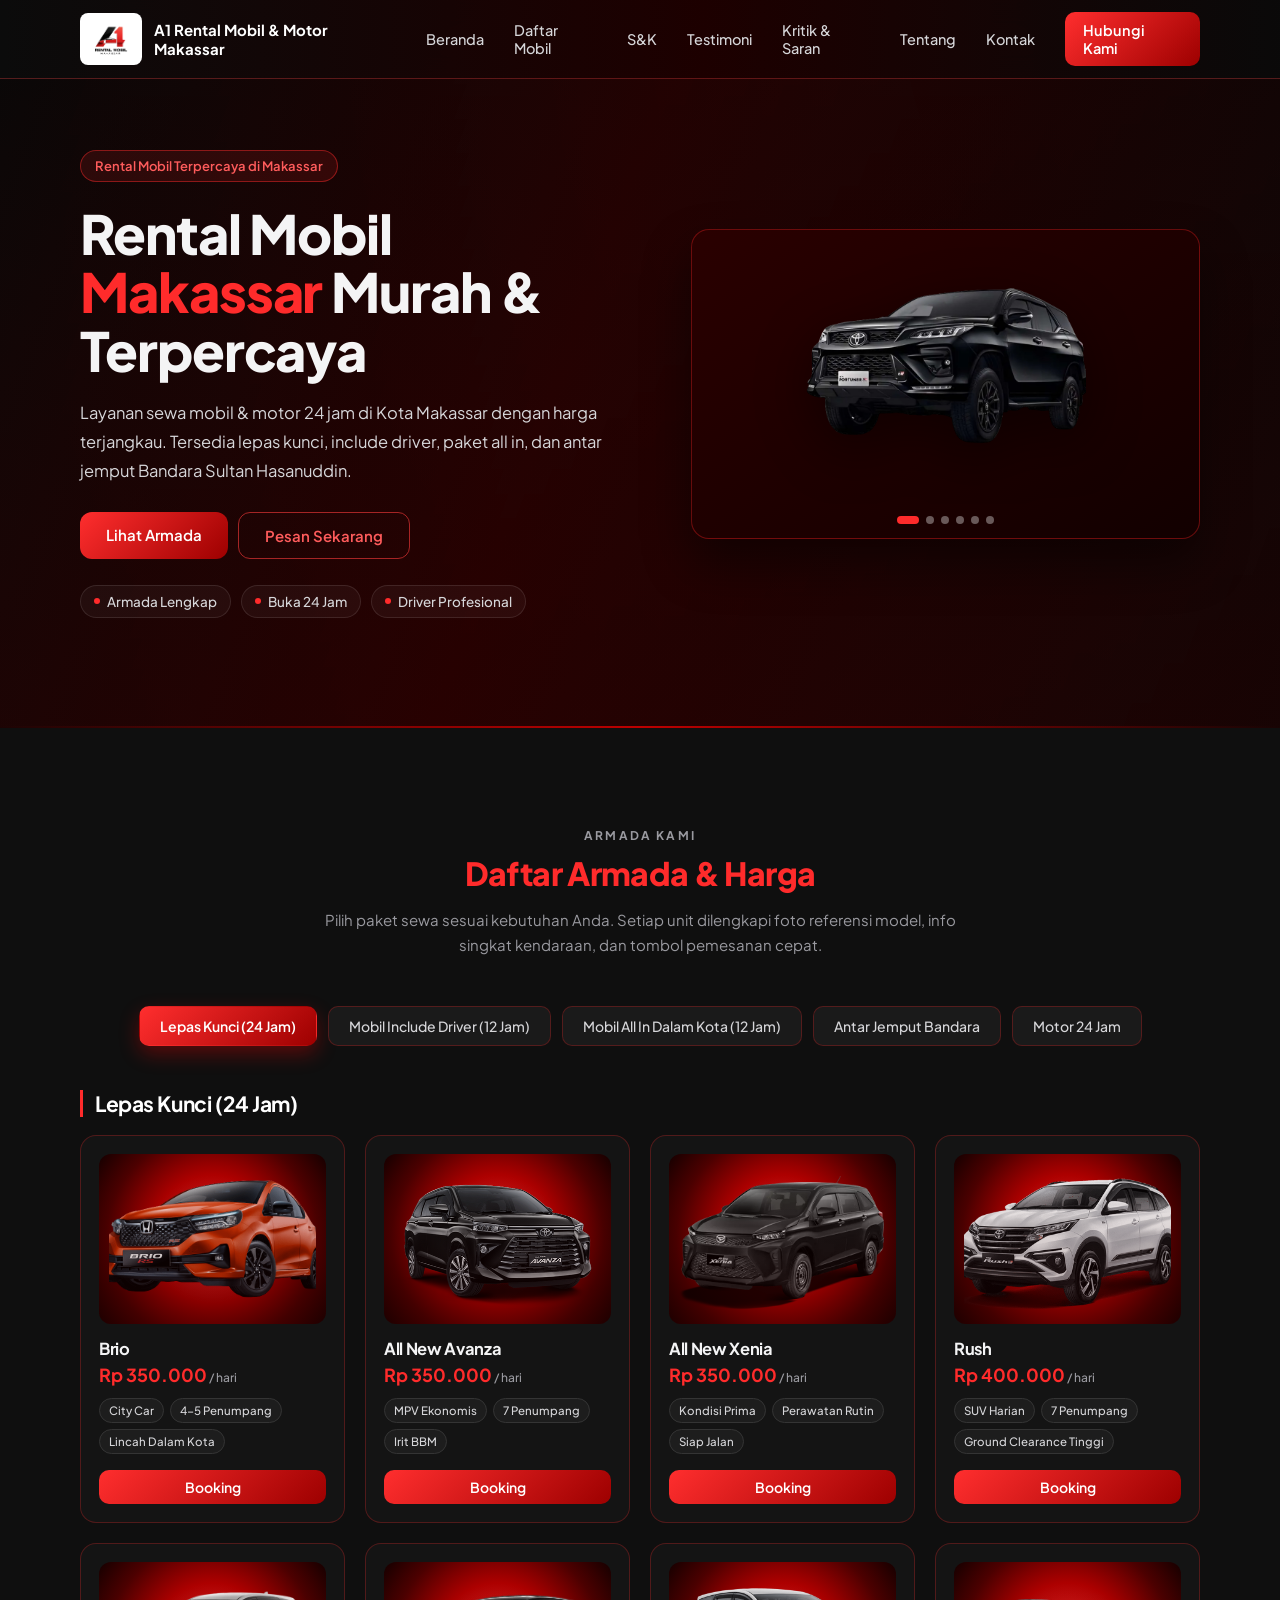
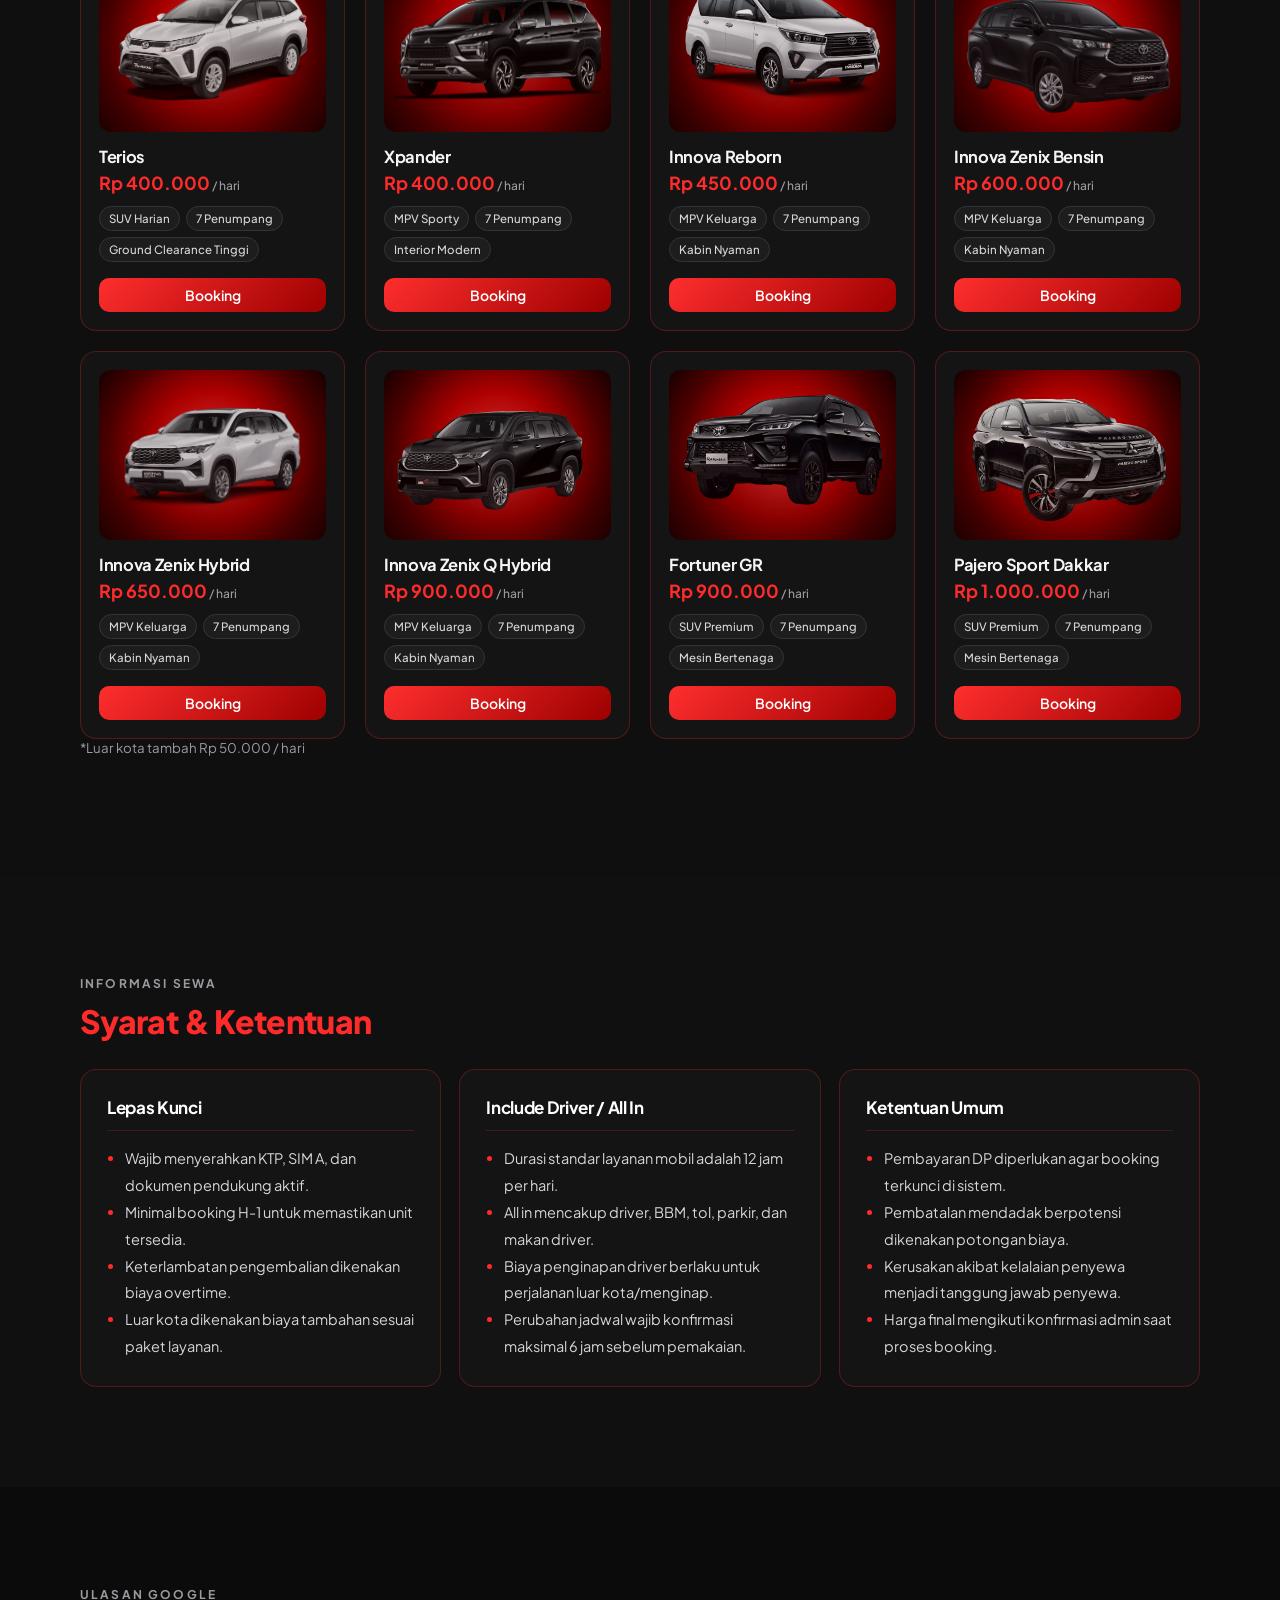
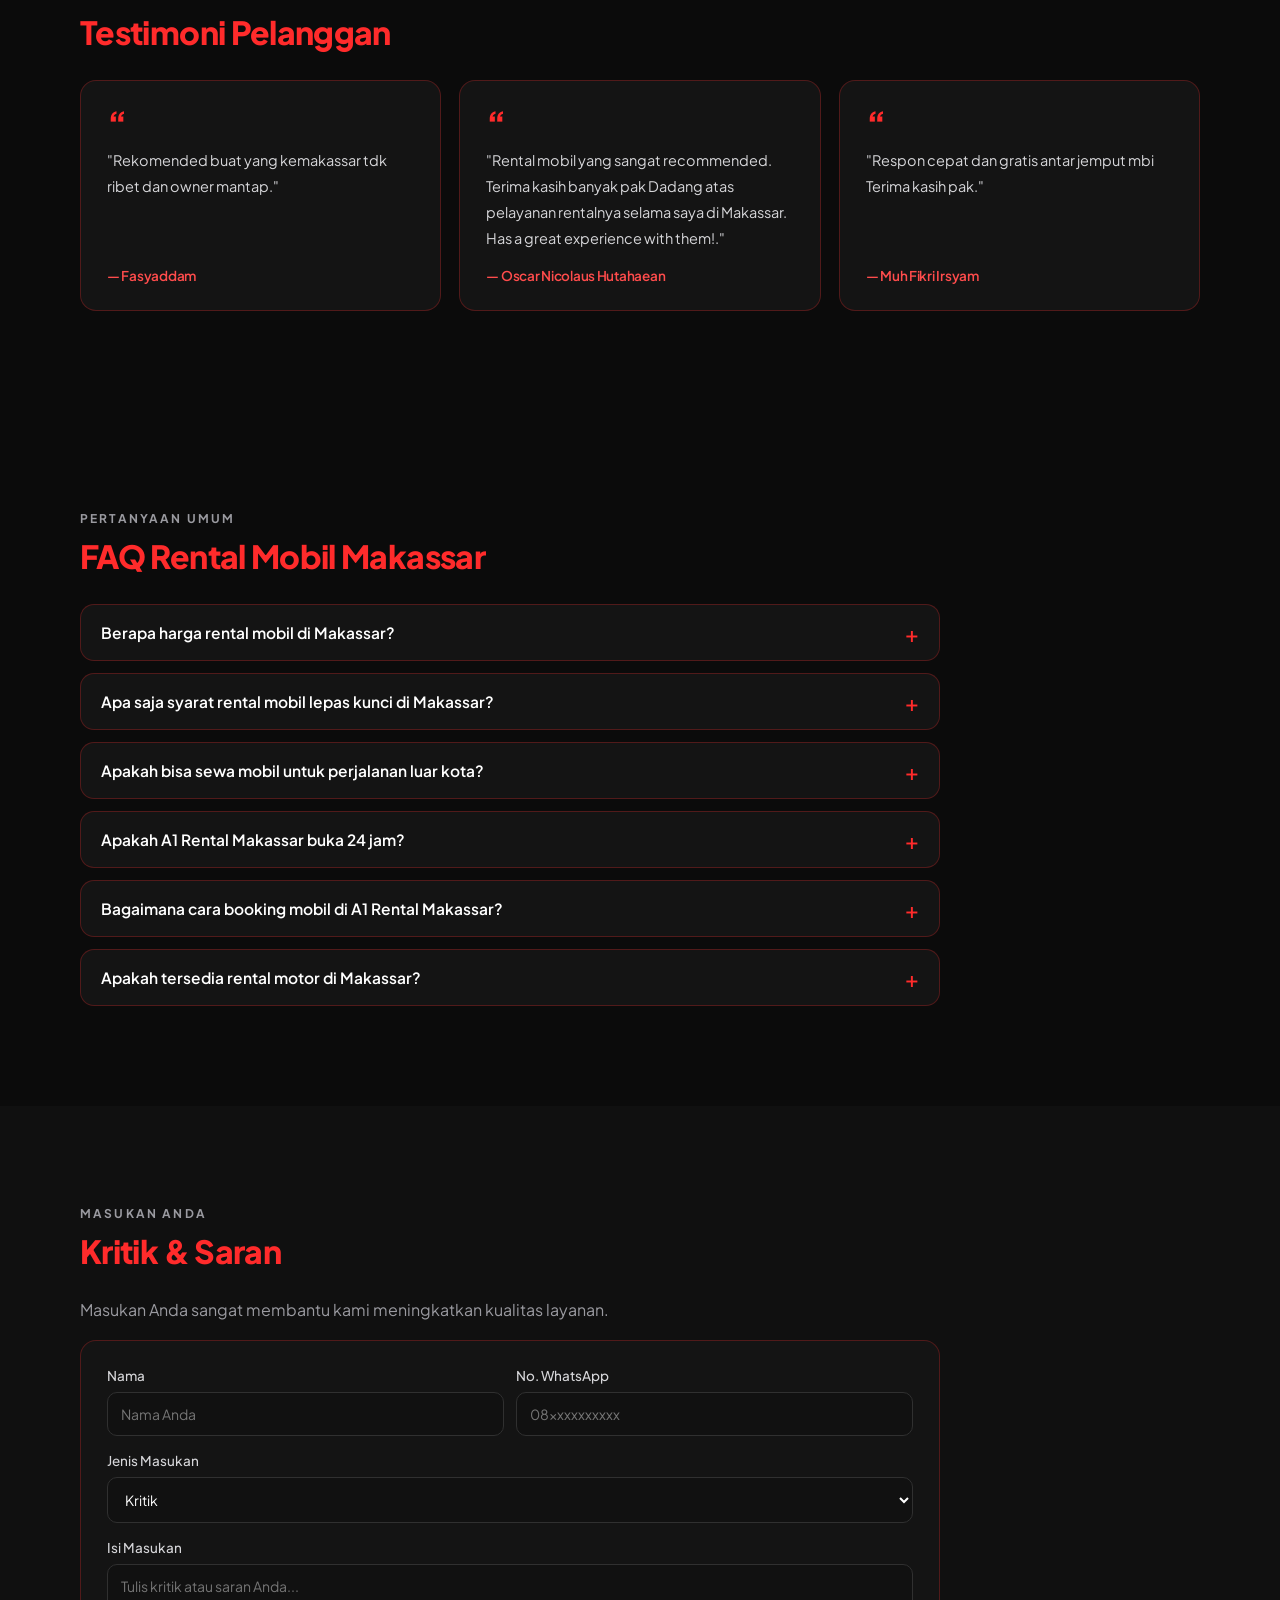
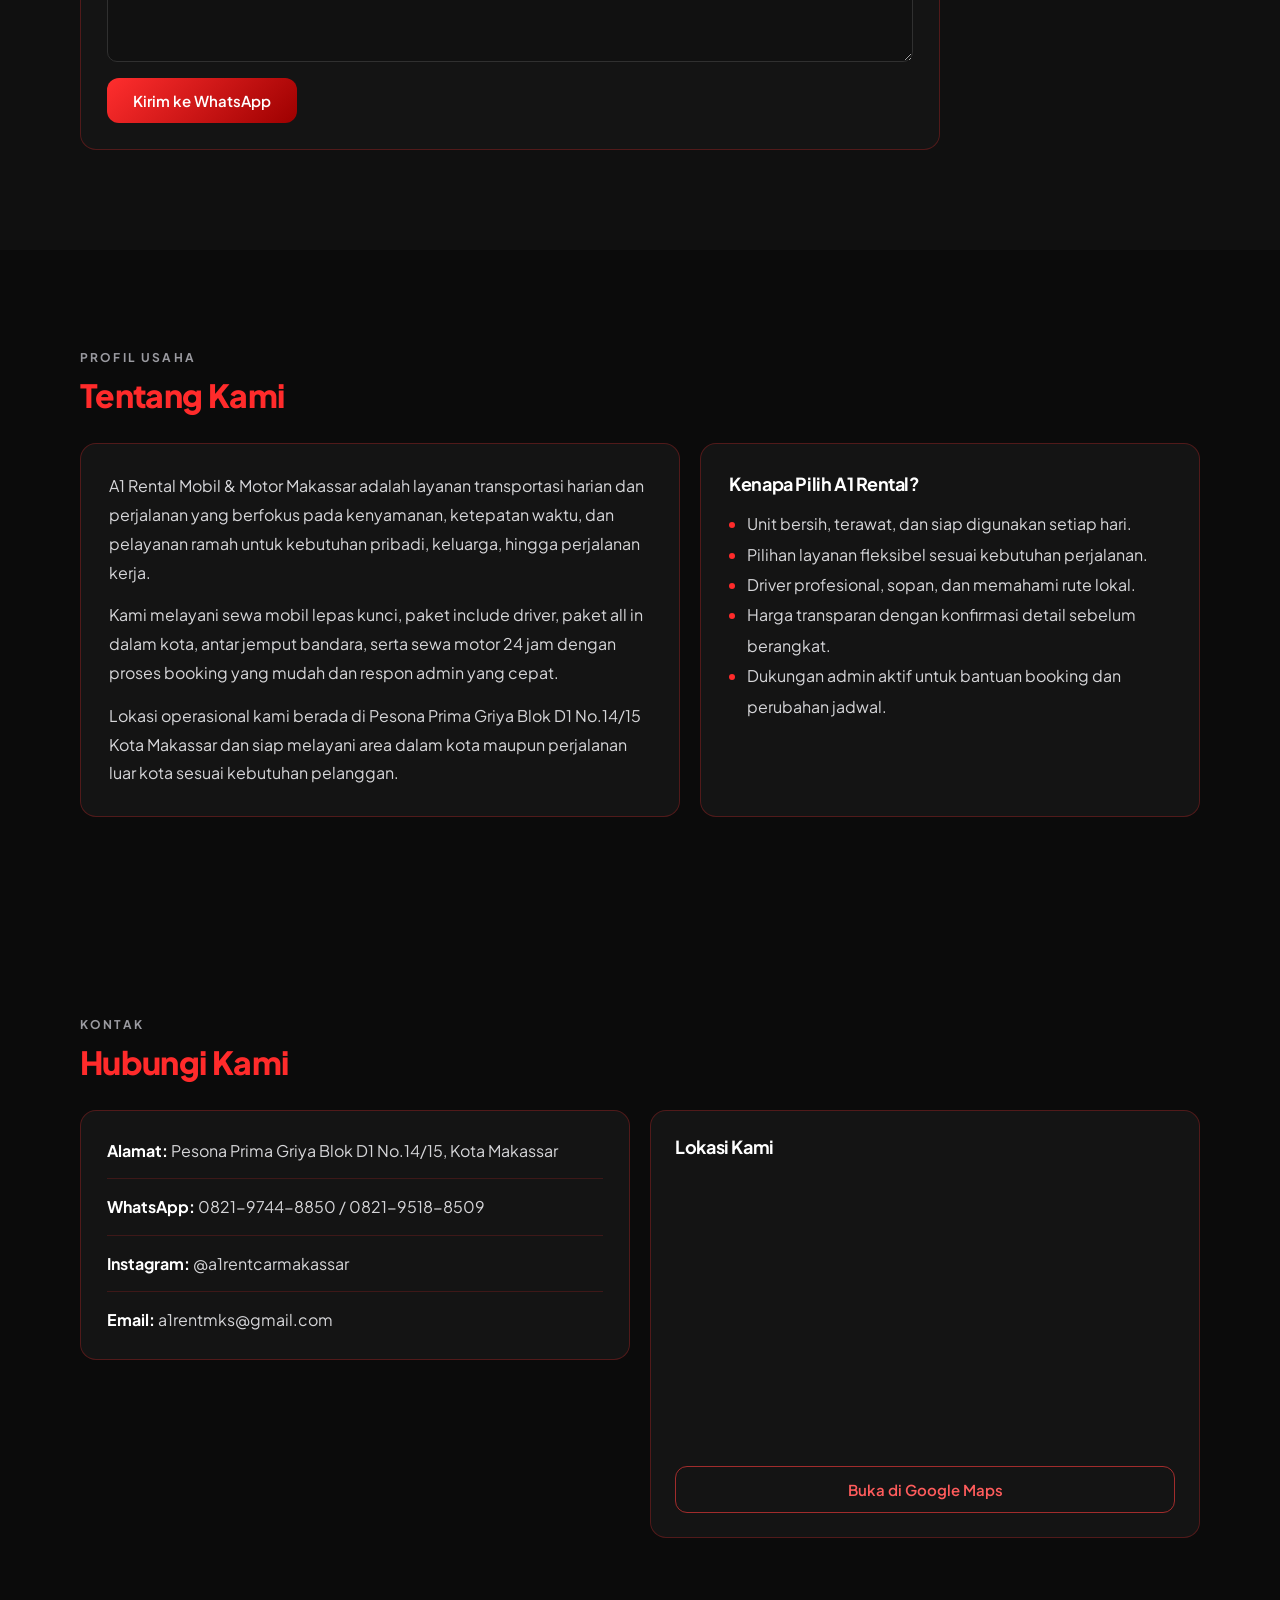
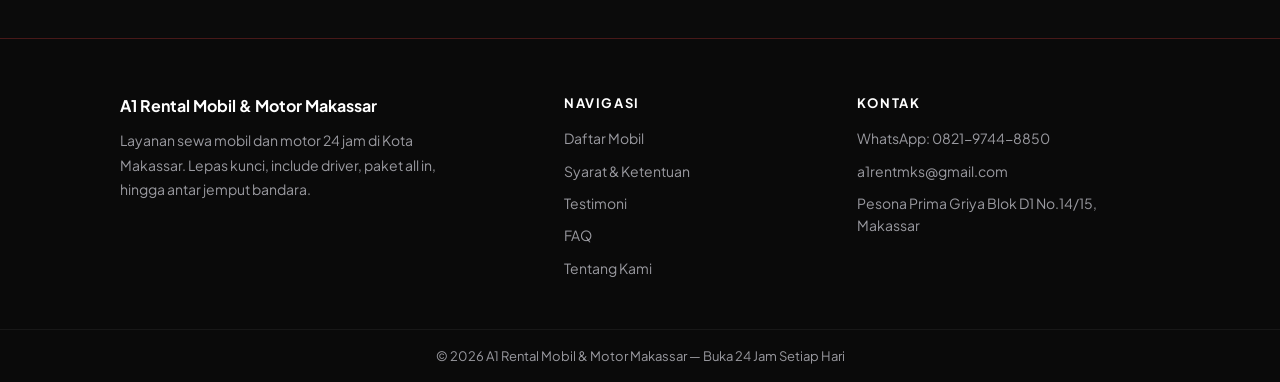
==== commit d4891b9d: "fix" ====
--- a/index.html
+++ b/index.html
@@ -255,7 +255,7 @@
 <!-- NAVBAR -->
 <header class="navbar">
     <div class="logo-area">
-        <img src="logo.png" alt="Logo A1 Rental Mobil Makassar" width="120" height="52">
+        <img src="logo.png" alt="Logo A1 Rental Mobil Makassar" height="52">
         <span class="logo-text">A1 Rental Mobil & Motor Makassar</span>
     </div>
 
--- a/style.css
+++ b/style.css
@@ -68,6 +68,7 @@
 
 .logo-area img {
     height: 52px;
+    width: auto;
     background: white;
     padding: 3px 8px;
     border-radius: 8px;
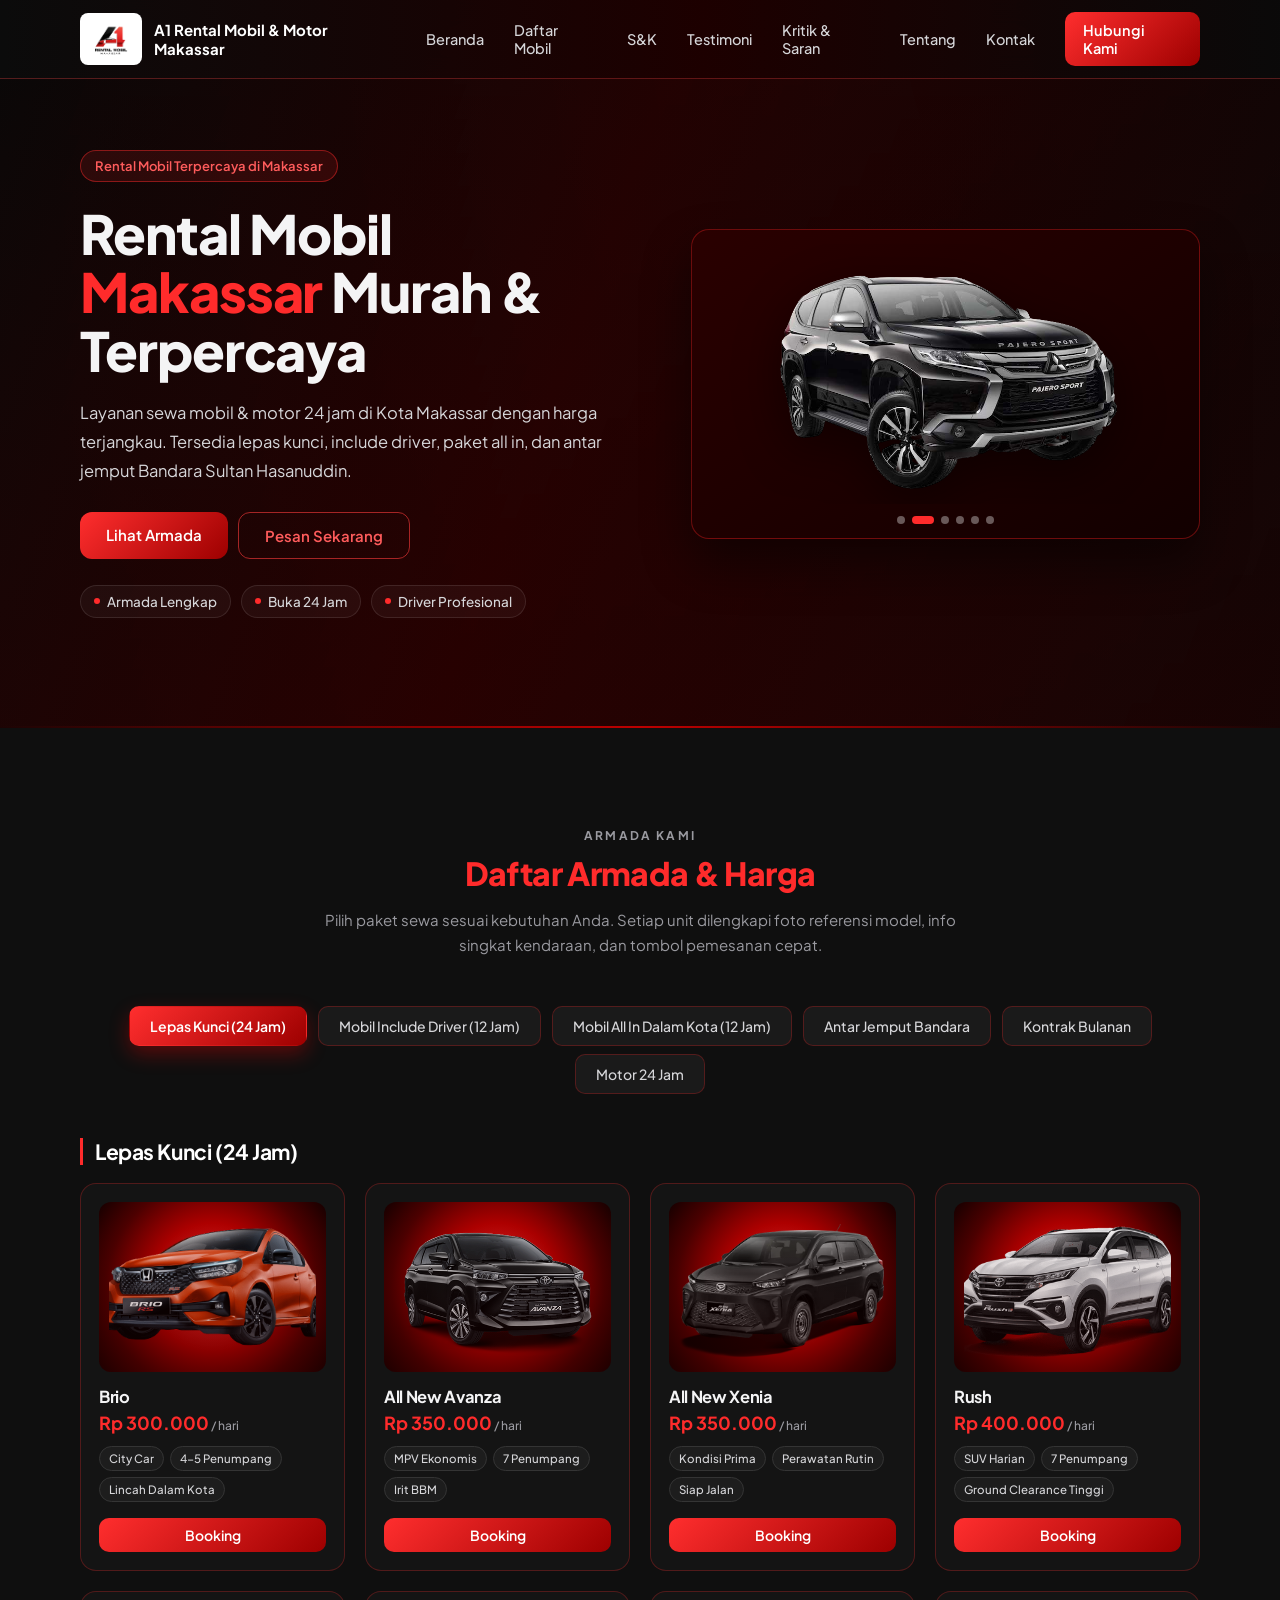
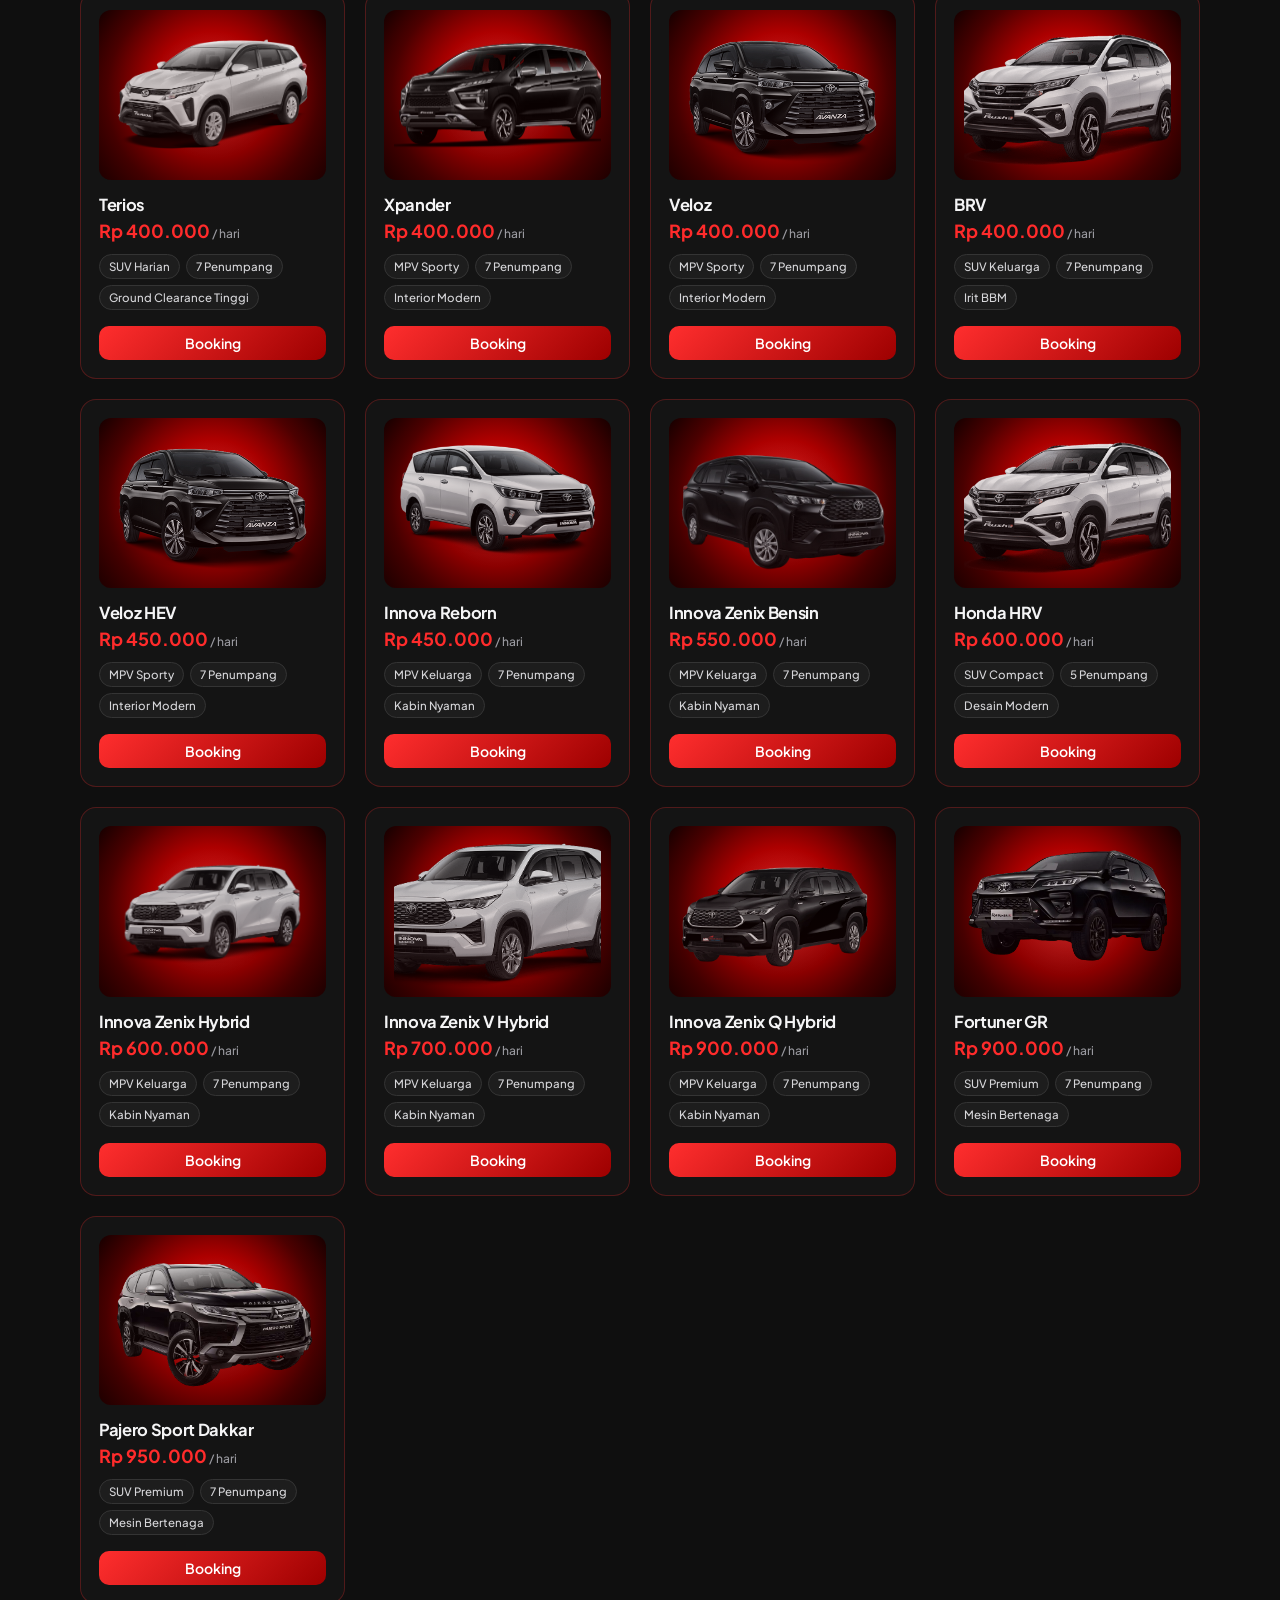
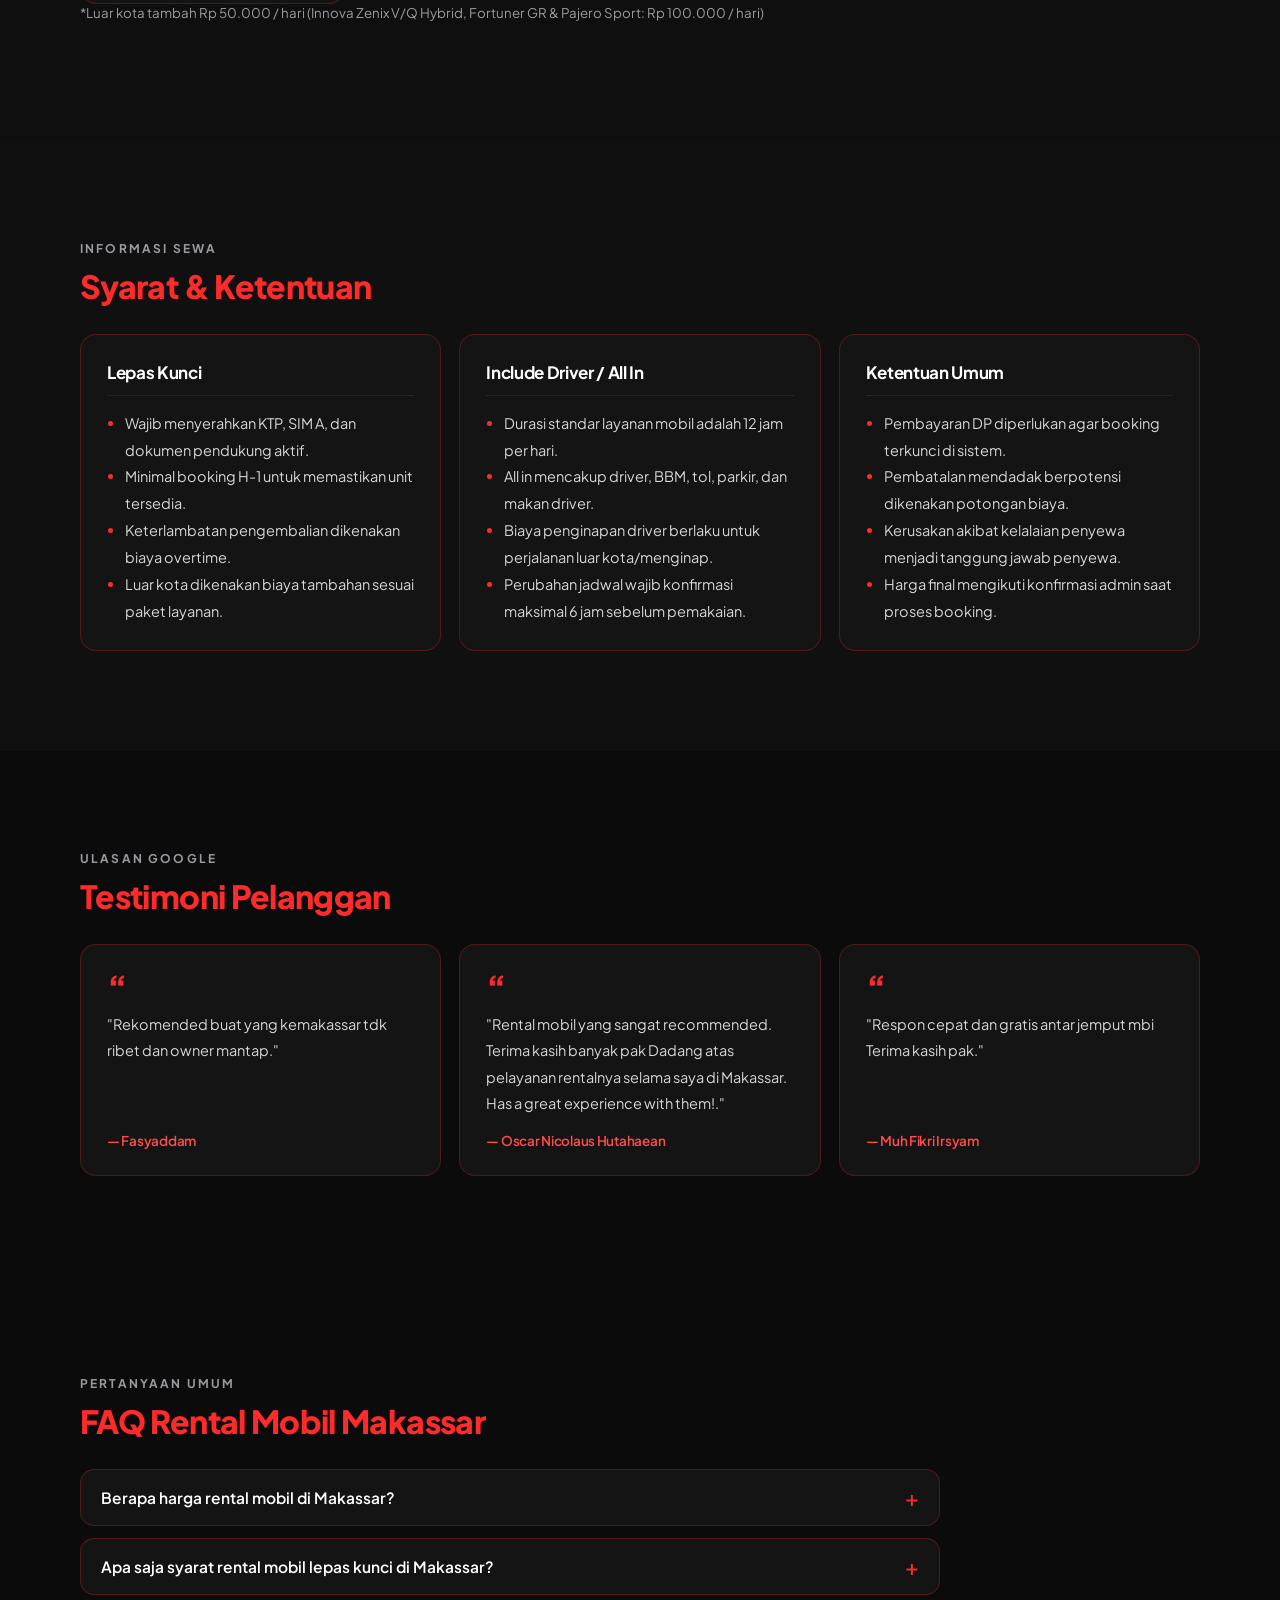
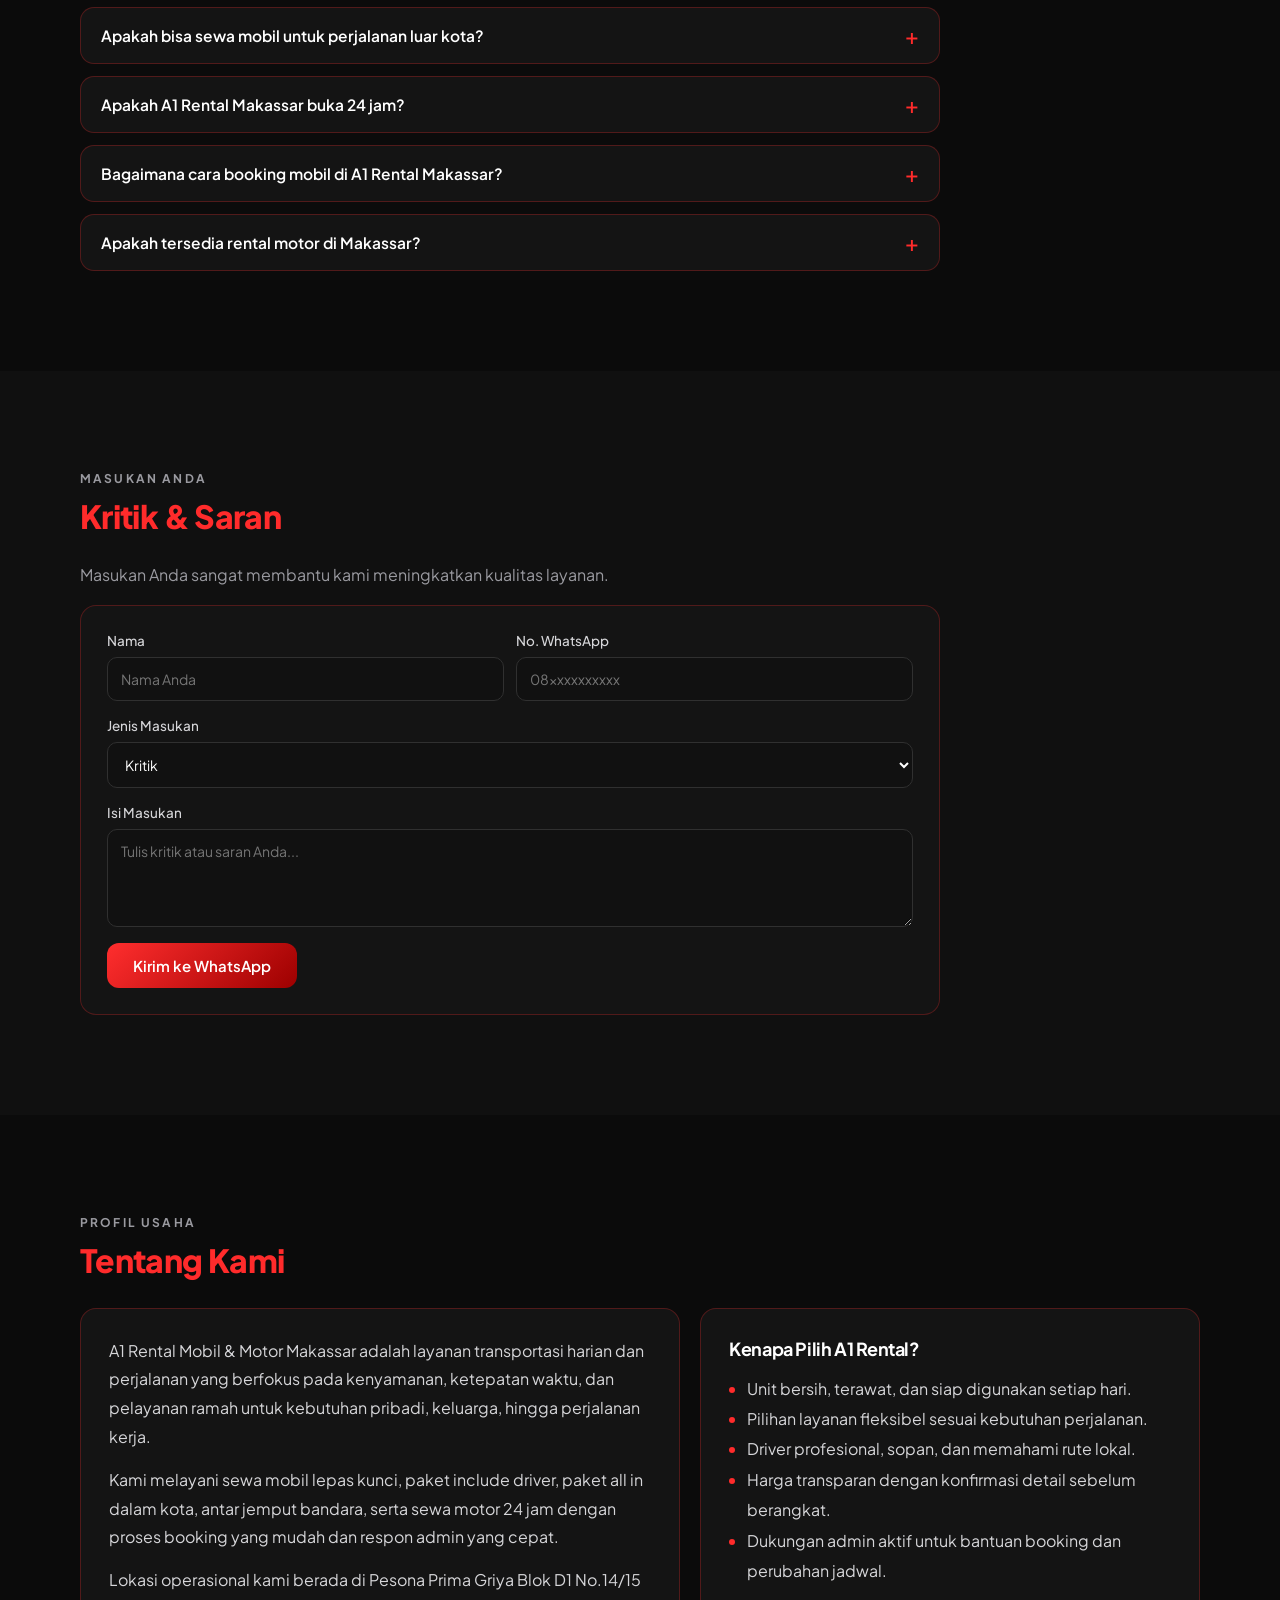
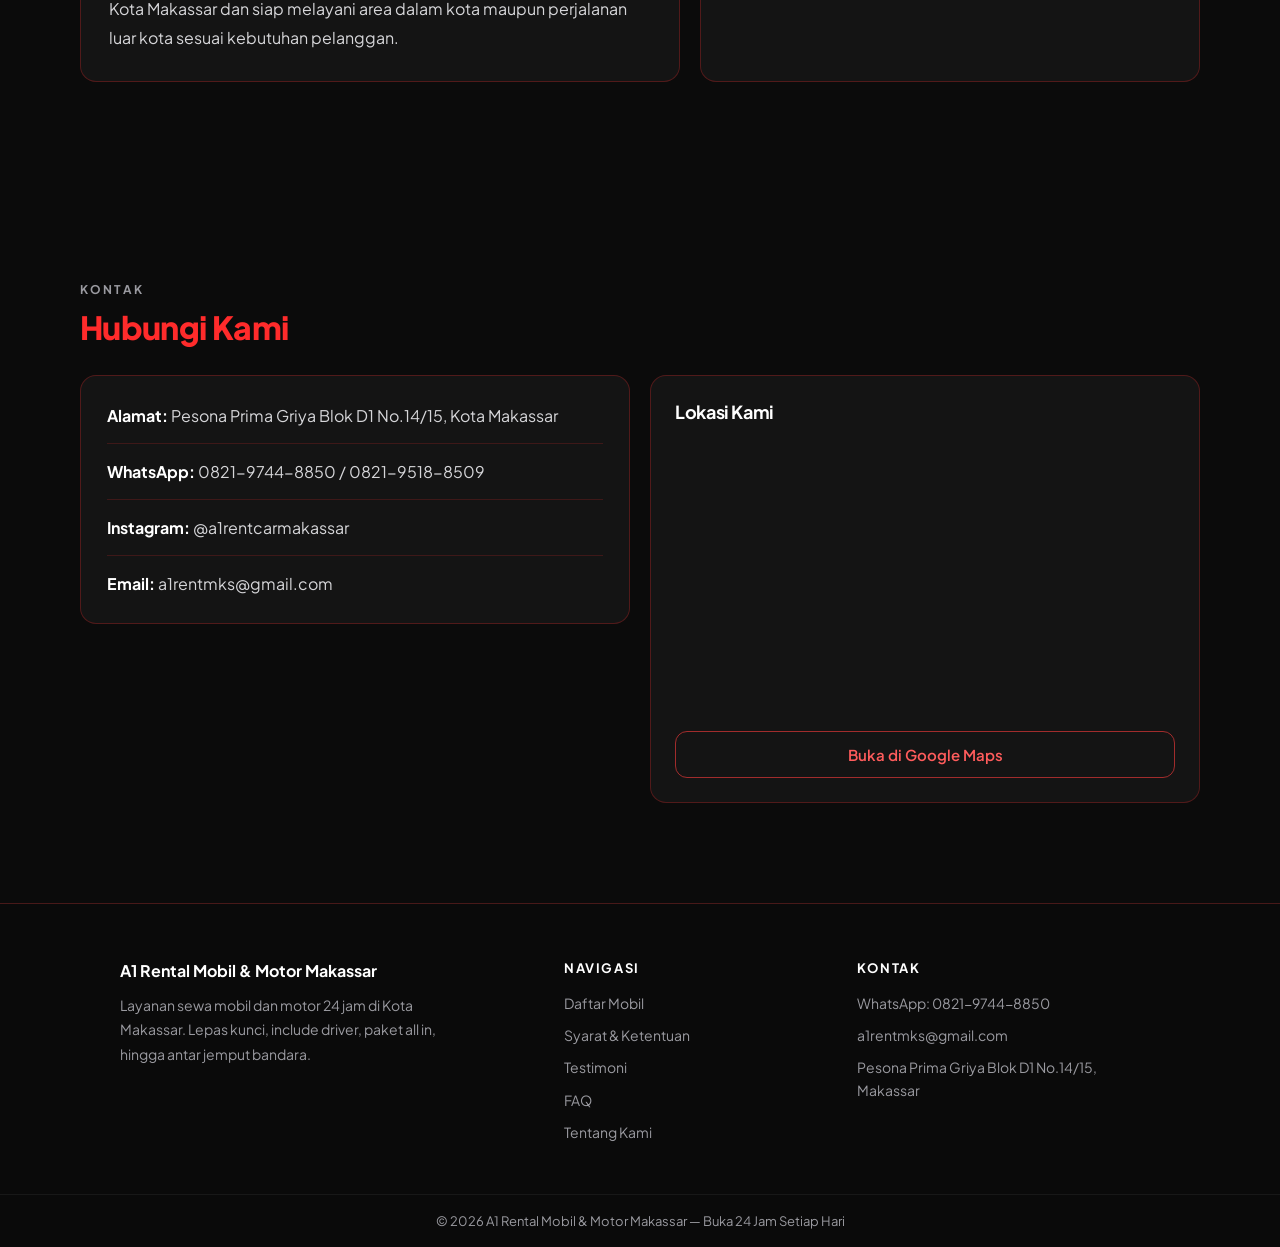
==== commit 7b132a95: "change price" ====
--- a/index.html
+++ b/index.html
@@ -95,11 +95,11 @@
   "alternateName": "A1 Rental Mobil & Motor Makassar",
   "description": "Layanan rental mobil dan motor 24 jam di Kota Makassar. Tersedia lepas kunci, include driver, paket all in dalam kota, dan antar jemput bandara dengan harga mulai Rp 100.000.",
   "url": "https://www.a1rentalmakassar.com",
-  "logo": "https://www.a1rentalmakassar.com/logo.png",
+  "logo": "https://www.a1rentalmakassar.cunom/logo.png",
   "image": "https://www.a1rentalmakassar.com/logo.png",
   "telephone": "+6282197448850",
   "email": "a1rentmks@gmail.com",
-  "priceRange": "Rp100.000 - Rp2.900.000",
+  "priceRange": "Rp100.000 - Rp3.000.000",
   "currenciesAccepted": "IDR",
   "paymentAccepted": "Cash, Transfer Bank",
   "address": {
@@ -142,7 +142,7 @@
       {
         "@type": "Offer",
         "itemOffered": { "@type": "Service", "name": "Rental Mobil Lepas Kunci 24 Jam Makassar" },
-        "priceSpecification": { "@type": "PriceSpecification", "minPrice": 350000, "maxPrice": 1000000, "priceCurrency": "IDR" }
+        "priceSpecification": { "@type": "PriceSpecification", "minPrice": 300000, "maxPrice": 950000, "priceCurrency": "IDR" }
       },
       {
         "@type": "Offer",
@@ -152,12 +152,17 @@
       {
         "@type": "Offer",
         "itemOffered": { "@type": "Service", "name": "Rental Mobil All In Dalam Kota Makassar" },
-        "priceSpecification": { "@type": "PriceSpecification", "minPrice": 800000, "maxPrice": 2900000, "priceCurrency": "IDR" }
+        "priceSpecification": { "@type": "PriceSpecification", "minPrice": 800000, "maxPrice": 3000000, "priceCurrency": "IDR" }
       },
       {
         "@type": "Offer",
         "itemOffered": { "@type": "Service", "name": "Antar Jemput Bandara Sultan Hasanuddin" },
-        "priceSpecification": { "@type": "PriceSpecification", "minPrice": 250000, "maxPrice": 450000, "priceCurrency": "IDR" }
+        "priceSpecification": { "@type": "PriceSpecification", "minPrice": 250000, "maxPrice": 500000, "priceCurrency": "IDR" }
+      },
+      {
+        "@type": "Offer",
+        "itemOffered": { "@type": "Service", "name": "Kontrak Mobil Bulanan Makassar" },
+        "priceSpecification": { "@type": "PriceSpecification", "minPrice": 7000000, "maxPrice": 20000000, "priceCurrency": "IDR" }
       },
       {
         "@type": "Offer",
@@ -193,7 +198,7 @@
       "name": "Berapa harga rental mobil di Makassar?",
       "acceptedAnswer": {
         "@type": "Answer",
-        "text": "Harga rental mobil di A1 Rental Makassar mulai dari Rp 250.000 untuk antar jemput bandara, Rp 350.000/24 jam untuk lepas kunci, dan Rp 500.000/12 jam untuk paket include driver. Sewa motor mulai Rp 100.000/24 jam."
+        "text": "Harga rental mobil di A1 Rental Makassar mulai dari Rp 250.000 untuk antar jemput bandara, Rp 300.000/24 jam untuk lepas kunci, dan Rp 500.000/12 jam untuk paket include driver. Sewa motor mulai Rp 100.000/24 jam."
       }
     },
     {
@@ -328,6 +333,7 @@
         <button onclick="showCategory('driver', event)">Mobil Include Driver (12 Jam)</button>
         <button onclick="showCategory('allin', event)">Mobil All In Dalam Kota (12 Jam)</button>
         <button onclick="showCategory('bandara', event)">Antar Jemput Bandara</button>
+        <button onclick="showCategory('bulanan', event)">Kontrak Bulanan</button>
         <button onclick="showCategory('motor', event)">Motor 24 Jam</button>
     </div>
 
@@ -335,20 +341,25 @@
     <div class="kategori-content" id="lepas">
         <h3>Lepas Kunci (24 Jam)</h3>
         <div class="grid">
-            <div class="item"><h4>Brio</h4><p>Rp 350.000</p></div>
+            <div class="item"><h4>Brio</h4><p>Rp 300.000</p></div>
             <div class="item"><h4>All New Avanza</h4><p>Rp 350.000</p></div>
             <div class="item"><h4>All New Xenia</h4><p>Rp 350.000</p></div>
             <div class="item"><h4>Rush</h4><p>Rp 400.000</p></div>
             <div class="item"><h4>Terios</h4><p>Rp 400.000</p></div>
             <div class="item"><h4>Xpander</h4><p>Rp 400.000</p></div>
+            <div class="item"><h4>Veloz</h4><p>Rp 400.000</p></div>
+            <div class="item"><h4>BRV</h4><p>Rp 400.000</p></div>
+            <div class="item"><h4>Veloz HEV</h4><p>Rp 450.000</p></div>
             <div class="item"><h4>Innova Reborn</h4><p>Rp 450.000</p></div>
-            <div class="item"><h4>Innova Zenix Bensin</h4><p>Rp 600.000</p></div>
-            <div class="item"><h4>Innova Zenix Hybrid</h4><p>Rp 650.000</p></div>
+            <div class="item"><h4>Innova Zenix Bensin</h4><p>Rp 550.000</p></div>
+            <div class="item"><h4>Honda HRV</h4><p>Rp 600.000</p></div>
+            <div class="item"><h4>Innova Zenix Hybrid</h4><p>Rp 600.000</p></div>
+            <div class="item"><h4>Innova Zenix V Hybrid</h4><p>Rp 700.000</p></div>
             <div class="item"><h4>Innova Zenix Q Hybrid</h4><p>Rp 900.000</p></div>
             <div class="item"><h4>Fortuner GR</h4><p>Rp 900.000</p></div>
-            <div class="item"><h4>Pajero Sport Dakkar</h4><p>Rp 1.000.000</p></div>
-        </div>
-        <small>*Luar kota tambah Rp 50.000 / hari</small>
+            <div class="item"><h4>Pajero Sport Dakkar</h4><p>Rp 950.000</p></div>
+        </div>
+        <small>*Luar kota tambah Rp 50.000 / hari (Innova Zenix V/Q Hybrid, Fortuner GR & Pajero Sport: Rp 100.000 / hari)</small>
     </div>
 
     <!-- INCLUDE DRIVER -->
@@ -356,20 +367,26 @@
         <h3>Mobil Include Driver (12 Jam)</h3>
         <div class="grid">
             <div class="item"><h4>All New Avanza</h4><p>Rp 500.000</p></div>
+            <div class="item"><h4>All New Xenia</h4><p>Rp 500.000</p></div>
             <div class="item"><h4>Rush</h4><p>Rp 550.000</p></div>
             <div class="item"><h4>Terios</h4><p>Rp 550.000</p></div>
             <div class="item"><h4>Xpander</h4><p>Rp 550.000</p></div>
+            <div class="item"><h4>Veloz</h4><p>Rp 550.000</p></div>
+            <div class="item"><h4>BRV</h4><p>Rp 550.000</p></div>
+            <div class="item"><h4>Veloz HEV</h4><p>Rp 600.000</p></div>
             <div class="item"><h4>Innova Reborn</h4><p>Rp 600.000</p></div>
-            <div class="item"><h4>Innova Zenix Bensin</h4><p>Rp 750.000</p></div>
-            <div class="item"><h4>Innova Zenix Hybrid</h4><p>Rp 800.000</p></div>
+            <div class="item"><h4>Innova Zenix Bensin</h4><p>Rp 700.000</p></div>
+            <div class="item"><h4>Honda HRV</h4><p>Rp 750.000</p></div>
+            <div class="item"><h4>Innova Zenix Hybrid</h4><p>Rp 750.000</p></div>
+            <div class="item"><h4>Innova Zenix V Hybrid</h4><p>Rp 850.000</p></div>
             <div class="item"><h4>Innova Zenix Q Hybrid</h4><p>Rp 1.050.000</p></div>
             <div class="item"><h4>Fortuner GR</h4><p>Rp 1.050.000</p></div>
-            <div class="item"><h4>Pajero Sport Dakkar</h4><p>Rp 1.150.000</p></div>
-            <div class="item"><h4>Hiace Commuter</h4><p>Rp 1.250.000</p></div>
-            <div class="item"><h4>Hiace Premio</h4><p>Rp 1.350.000</p></div>
+            <div class="item"><h4>Pajero Sport Dakkar</h4><p>Rp 1.100.000</p></div>
+            <div class="item"><h4>Hiace Commuter</h4><p>Rp 1.100.000</p></div>
+            <div class="item"><h4>Hiace Premio</h4><p>Rp 1.200.000</p></div>
             <div class="item"><h4>New Alphard</h4><p>Rp 2.600.000</p></div>
         </div>
-        <small>*Luar kota tambah Rp 100.000 / hari</small>
+        <small>*Luar kota tambah Rp 100.000 / hari (Innova Zenix Hybrid/V/Q, Fortuner GR & Pajero Sport: Rp 150.000 / hari, New Alphard: Rp 200.000 / hari)</small>
     </div>
 
     <!-- ALL IN -->
@@ -378,18 +395,24 @@
         <small>*Include driver, BBM, makan driver, tol & parkir</small>
         <div class="grid">
             <div class="item"><h4>All New Avanza</h4><p>Rp 800.000</p></div>
+            <div class="item"><h4>All New Xenia</h4><p>Rp 800.000</p></div>
             <div class="item"><h4>Rush</h4><p>Rp 850.000</p></div>
             <div class="item"><h4>Terios</h4><p>Rp 850.000</p></div>
             <div class="item"><h4>Xpander</h4><p>Rp 850.000</p></div>
+            <div class="item"><h4>Veloz</h4><p>Rp 850.000</p></div>
+            <div class="item"><h4>BRV</h4><p>Rp 850.000</p></div>
+            <div class="item"><h4>Veloz HEV</h4><p>Rp 850.000</p></div>
             <div class="item"><h4>Innova Reborn</h4><p>Rp 900.000</p></div>
-            <div class="item"><h4>Innova Zenix Bensin</h4><p>Rp 1.050.000</p></div>
-            <div class="item"><h4>Innova Zenix Hybrid</h4><p>Rp 1.100.000</p></div>
-            <div class="item"><h4>Innova Zenix Q Hybrid</h4><p>Rp 1.350.000</p></div>
+            <div class="item"><h4>Innova Zenix Bensin</h4><p>Rp 1.000.000</p></div>
+            <div class="item"><h4>Innova Zenix Hybrid</h4><p>Rp 1.000.000</p></div>
+            <div class="item"><h4>Honda HRV</h4><p>Rp 1.050.000</p></div>
+            <div class="item"><h4>Innova Zenix V Hybrid</h4><p>Rp 1.100.000</p></div>
+            <div class="item"><h4>Innova Zenix Q Hybrid</h4><p>Rp 1.300.000</p></div>
             <div class="item"><h4>Fortuner GR</h4><p>Rp 1.350.000</p></div>
-            <div class="item"><h4>Pajero Sport Dakkar</h4><p>Rp 1.450.000</p></div>
-            <div class="item"><h4>Hiace Commuter</h4><p>Rp 1.550.000</p></div>
-            <div class="item"><h4>Hiace Premio</h4><p>Rp 1.600.000</p></div>
-            <div class="item"><h4>New Alphard</h4><p>Rp 2.900.000</p></div>
+            <div class="item"><h4>Pajero Sport Dakkar</h4><p>Rp 1.400.000</p></div>
+            <div class="item"><h4>Hiace Commuter</h4><p>Rp 1.400.000</p></div>
+            <div class="item"><h4>Hiace Premio</h4><p>Rp 1.500.000</p></div>
+            <div class="item"><h4>New Alphard</h4><p>Rp 3.000.000</p></div>
         </div>
     </div>
 
@@ -399,8 +422,36 @@
         <small>*BBM, tol & parkir</small>
         <div class="grid">
             <div class="item"><h4>Avanza</h4><p>Rp 250.000</p></div>
-            <div class="item"><h4>Innova Reborn</h4><p>Rp 350.000</p></div>
-            <div class="item"><h4>Innova Zenix</h4><p>Rp 450.000</p></div>
+            <div class="item"><h4>Rush</h4><p>Rp 300.000</p></div>
+            <div class="item"><h4>Xpander</h4><p>Rp 300.000</p></div>
+            <div class="item"><h4>Veloz</h4><p>Rp 300.000</p></div>
+            <div class="item"><h4>BRV</h4><p>Rp 300.000</p></div>
+            <div class="item"><h4>Innova Reborn</h4><p>Rp 400.000</p></div>
+            <div class="item"><h4>Innova Zenix</h4><p>Rp 500.000</p></div>
+        </div>
+    </div>
+
+    <!-- KONTRAK BULANAN -->
+    <div class="kategori-content" id="bulanan">
+        <h3>Mobil Kontrak Bulanan</h3>
+        <div class="grid">
+            <div class="item"><h4>Brio</h4><p>Rp 7.000.000</p></div>
+            <div class="item"><h4>All New Avanza</h4><p>Rp 7.500.000</p></div>
+            <div class="item"><h4>All New Xenia</h4><p>Rp 7.500.000</p></div>
+            <div class="item"><h4>Rush</h4><p>Rp 8.500.000</p></div>
+            <div class="item"><h4>Terios</h4><p>Rp 8.500.000</p></div>
+            <div class="item"><h4>Xpander</h4><p>Rp 8.500.000</p></div>
+            <div class="item"><h4>Veloz</h4><p>Rp 8.500.000</p></div>
+            <div class="item"><h4>BRV</h4><p>Rp 8.500.000</p></div>
+            <div class="item"><h4>Veloz HEV</h4><p>Rp 9.000.000</p></div>
+            <div class="item"><h4>Innova Reborn</h4><p>Rp 9.500.000</p></div>
+            <div class="item"><h4>Innova Zenix Bensin</h4><p>Rp 13.500.000</p></div>
+            <div class="item"><h4>Innova Zenix Hybrid</h4><p>Rp 14.000.000</p></div>
+            <div class="item"><h4>Honda HRV</h4><p>Rp 15.000.000</p></div>
+            <div class="item"><h4>Innova Zenix V Hybrid</h4><p>Rp 16.000.000</p></div>
+            <div class="item"><h4>Innova Zenix Q Hybrid</h4><p>Rp 18.000.000</p></div>
+            <div class="item"><h4>Fortuner GR</h4><p>Rp 20.000.000</p></div>
+            <div class="item"><h4>Pajero Sport Dakkar</h4><p>Rp 20.000.000</p></div>
         </div>
     </div>
 
@@ -481,7 +532,7 @@
     <div class="faq-list">
         <details class="faq-item">
             <summary>Berapa harga rental mobil di Makassar?</summary>
-            <p>Harga rental mobil di A1 Rental Makassar mulai dari Rp 250.000 untuk antar jemput bandara, Rp 350.000/24 jam untuk lepas kunci, dan Rp 500.000/12 jam untuk paket include driver. Sewa motor mulai Rp 100.000/24 jam.</p>
+            <p>Harga rental mobil di A1 Rental Makassar mulai dari Rp 250.000 untuk antar jemput bandara, Rp 300.000/24 jam untuk lepas kunci, dan Rp 500.000/12 jam untuk paket include driver. Sewa motor mulai Rp 100.000/24 jam.</p>
         </details>
         <details class="faq-item">
             <summary>Apa saja syarat rental mobil lepas kunci di Makassar?</summary>
@@ -669,9 +720,14 @@
     'rush': 'img/rush.png',
     'terios': 'img/terios.webp',
     'xpander': 'img/xpander.webp',
+    'veloz': 'img/avanza.png',
+    'veloz hev': 'img/avanza.png',
+    'brv': 'img/rush.png',
+    'honda hrv': 'img/rush.png',
     'innova reborn': 'img/Innova Reborn.png',
     'innova zenix bensin': 'img/Innova Zenix Bensin.png',
     'innova zenix hybrid': 'img/Innova Zenix Hybrid.png',
+    'innova zenix v hybrid': 'img/Innova Zenix Hybrid.png',
     'innova zenix q hybrid': 'img/Innova Zenix Q Hybrid.png',
     'innova zenix': 'img/Innova Zenix Bensin.png',
     'fortuner gr': 'img/Fortuner GR.png',
@@ -695,13 +751,15 @@
     if (name.includes('fortuner') || name.includes('pajero')) return ['SUV Premium', '7 Penumpang', 'Mesin Bertenaga'];
     if (name.includes('innova')) return ['MPV Keluarga', '7 Penumpang', 'Kabin Nyaman'];
     if (name.includes('rush') || name.includes('terios')) return ['SUV Harian', '7 Penumpang', 'Ground Clearance Tinggi'];
-    if (name.includes('xpander')) return ['MPV Sporty', '7 Penumpang', 'Interior Modern'];
+    if (name.includes('xpander') || name.includes('veloz')) return ['MPV Sporty', '7 Penumpang', 'Interior Modern'];
+    if (name.includes('hrv')) return ['SUV Compact', '5 Penumpang', 'Desain Modern'];
+    if (name.includes('brv')) return ['SUV Keluarga', '7 Penumpang', 'Irit BBM'];
     if (name.includes('avanza')) return ['MPV Ekonomis', '7 Penumpang', 'Irit BBM'];
     if (name.includes('brio')) return ['City Car', '4-5 Penumpang', 'Lincah Dalam Kota'];
     return ['Kondisi Prima', 'Perawatan Rutin', 'Siap Jalan'];
 }
 
-const carCategoryIds = ['lepas', 'driver', 'allin', 'bandara', 'motor'];
+const carCategoryIds = ['lepas', 'driver', 'allin', 'bandara', 'bulanan', 'motor'];
 
 carCategoryIds.forEach(categoryId => {
     const category = document.getElementById(categoryId);
@@ -745,6 +803,7 @@
             driver: 'Include Driver',
             allin: 'All In (Driver + BBM)',
             bandara: 'Antar Jemput Bandara',
+            bulanan: 'Kontrak Bulanan',
             motor: 'Sewa Motor'
         };
         const waBookingMessage = `Halo admin A1 Rental, saya ingin booking unit ${modelName} untuk layanan ${layananLabels[categoryId] || categoryId}.`;
--- a/style.css
+++ b/style.css
@@ -1184,17 +1184,27 @@
         flex-direction: row;
         justify-content: space-between;
         gap: 12px;
+        padding-top: 8px;
+        padding-bottom: 8px;
+        padding-left: 16px;
+        padding-right: 16px;
+    }
+
+    .logo-area img {
+        height: 40px;
+        padding: 2px 6px;
     }
 
     .menu-toggle {
         display: block;
+        flex-shrink: 0;
     }
 
     nav {
         position: absolute;
-        top: calc(100% + 10px);
-        left: 24px;
-        right: 24px;
+        top: calc(100% + 8px);
+        left: 16px;
+        right: 16px;
         display: flex;
         flex-direction: column;
         align-items: flex-start;
@@ -1233,7 +1243,39 @@
     }
 
     .hero h1 {
-        font-size: 36px;
+        font-size: 32px;
+    }
+
+    .hero p {
+        font-size: 15px;
+        margin: 16px 0 20px;
+    }
+
+    .badge {
+        font-size: 12px;
+        padding: 6px 12px;
+        margin-bottom: 16px;
+    }
+
+    .info {
+        margin-top: 18px;
+        gap: 8px;
+    }
+
+    .info span {
+        font-size: 12px;
+        padding: 6px 11px;
+    }
+
+    .armada,
+    .syarat,
+    .testimoni,
+    .saran,
+    .faq,
+    .tentang,
+    .kontak {
+        padding-top: 60px;
+        padding-bottom: 60px;
     }
 
     .armada h2,
@@ -1244,6 +1286,8 @@
     .tentang h2,
     .kontak h2 {
         text-align: center;
+        font-size: 26px;
+        margin-bottom: 20px;
     }
 
     .section-tag {
@@ -1251,13 +1295,14 @@
     }
 
     .logo-text {
-        font-size: 13px;
-        max-width: 150px;
+        font-size: 12.5px;
+        max-width: 170px;
         line-height: 1.3;
     }
 
     .hero {
-        padding-top: 120px;
+        padding-top: 100px;
+        padding-bottom: 56px;
     }
 
     .hero-inner {
@@ -1300,12 +1345,83 @@
 
     .armada .grid {
         grid-template-columns: repeat(2, minmax(0, 1fr));
-        gap: 14px;
+        gap: 12px;
     }
 
     .armada .item {
         width: 100%;
-        padding: 14px;
+        padding: 12px;
+        border-radius: 14px;
+    }
+
+    .armada-subtitle {
+        font-size: 13.5px;
+        margin-bottom: 28px;
+    }
+
+    .kategori-content h3 {
+        font-size: 17px;
+        margin-bottom: 14px;
+    }
+
+    .item h4 {
+        font-size: 14px;
+    }
+
+    .item p {
+        font-size: 15px;
+        white-space: nowrap;
+        margin-bottom: 10px;
+    }
+
+    .item p::after {
+        font-size: 10.5px;
+    }
+
+    .item-media {
+        margin-bottom: 10px;
+        padding: 6px;
+    }
+
+    .vehicle-meta {
+        gap: 5px;
+        margin-bottom: 12px;
+    }
+
+    .vehicle-meta li {
+        font-size: 10.5px;
+        padding: 3px 8px;
+    }
+
+    .item-order {
+        font-size: 13px;
+        padding: 9px 8px;
+    }
+
+    .terms-card,
+    .testi-item,
+    .feedback-form,
+    .kontak-grid {
+        padding: 20px;
+    }
+
+    .tentang-main,
+    .tentang-side {
+        padding: 20px;
+    }
+
+    .faq-item summary {
+        font-size: 14.5px;
+        padding: 15px 44px 15px 16px;
+    }
+
+    .faq-item p {
+        font-size: 13.5px;
+        padding: 0 16px 15px;
+    }
+
+    .kontak-map-card iframe {
+        height: 220px;
     }
 
     .tentang-grid {
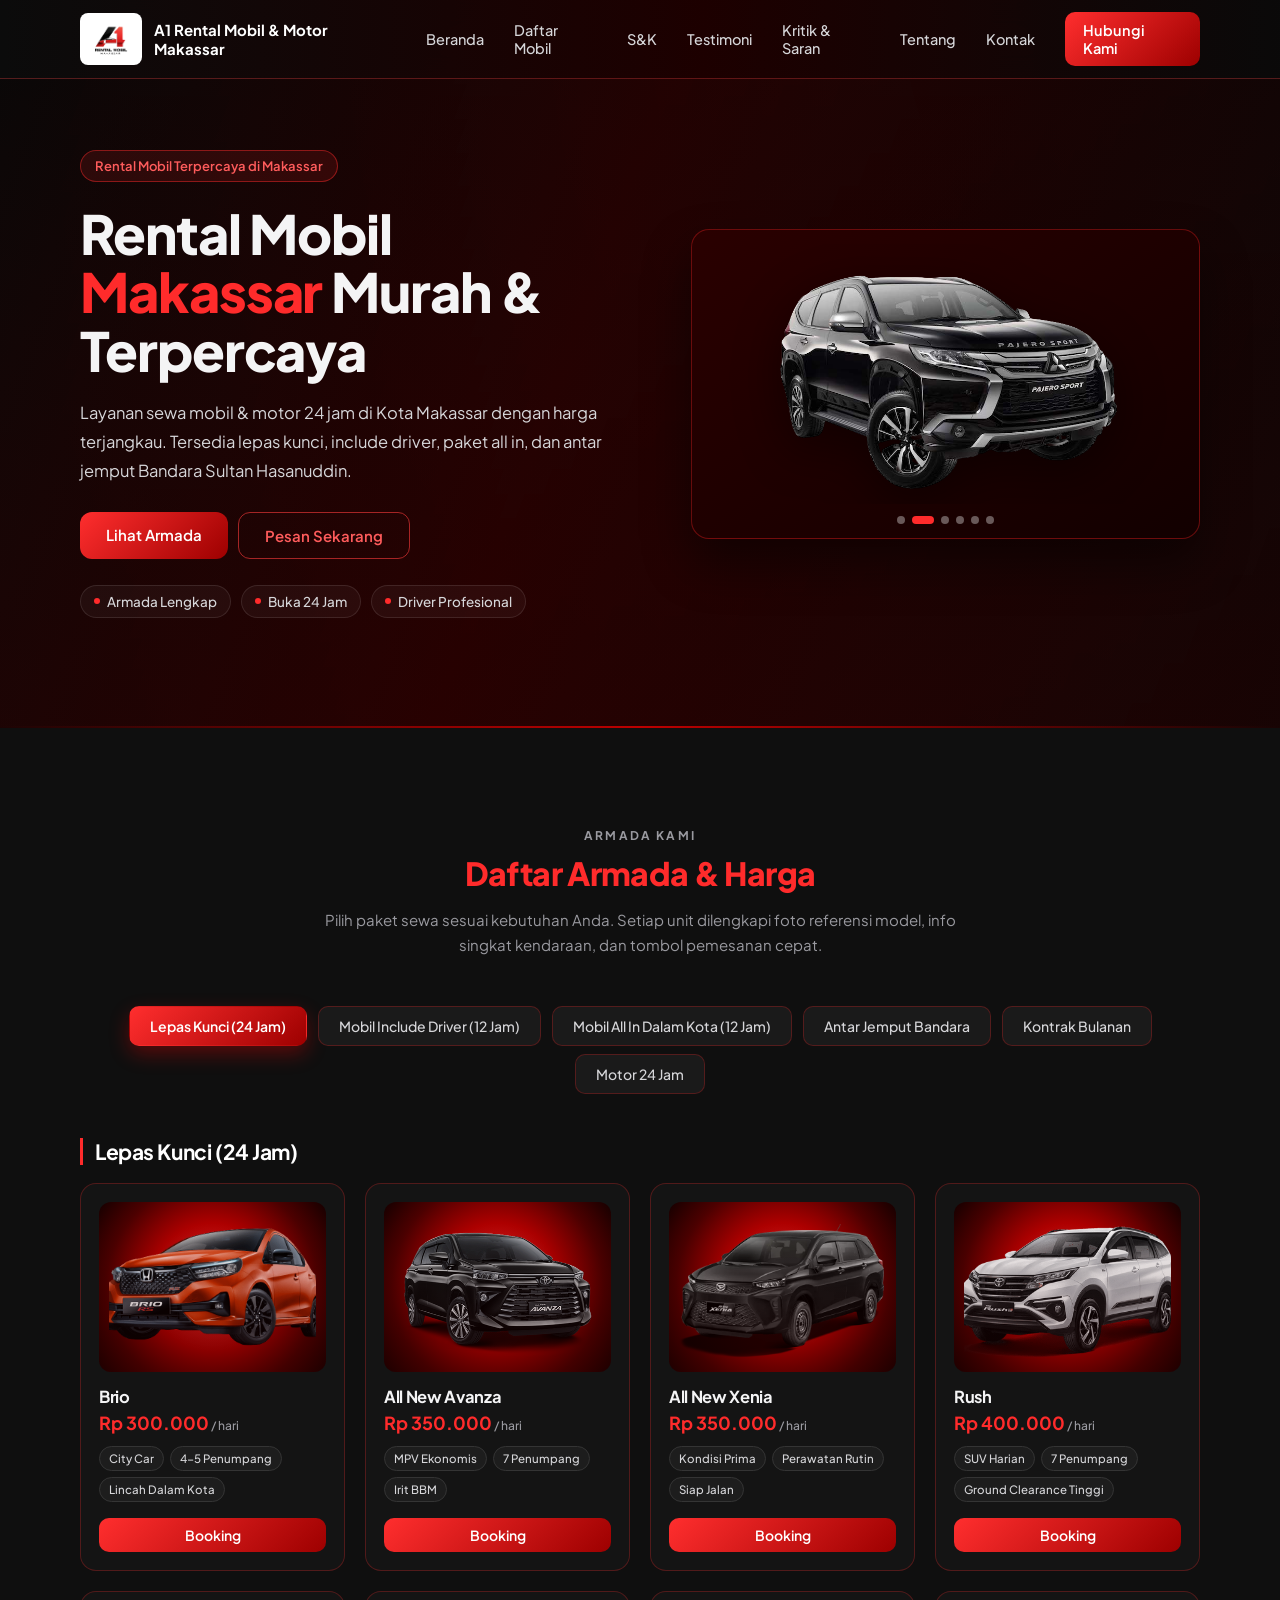
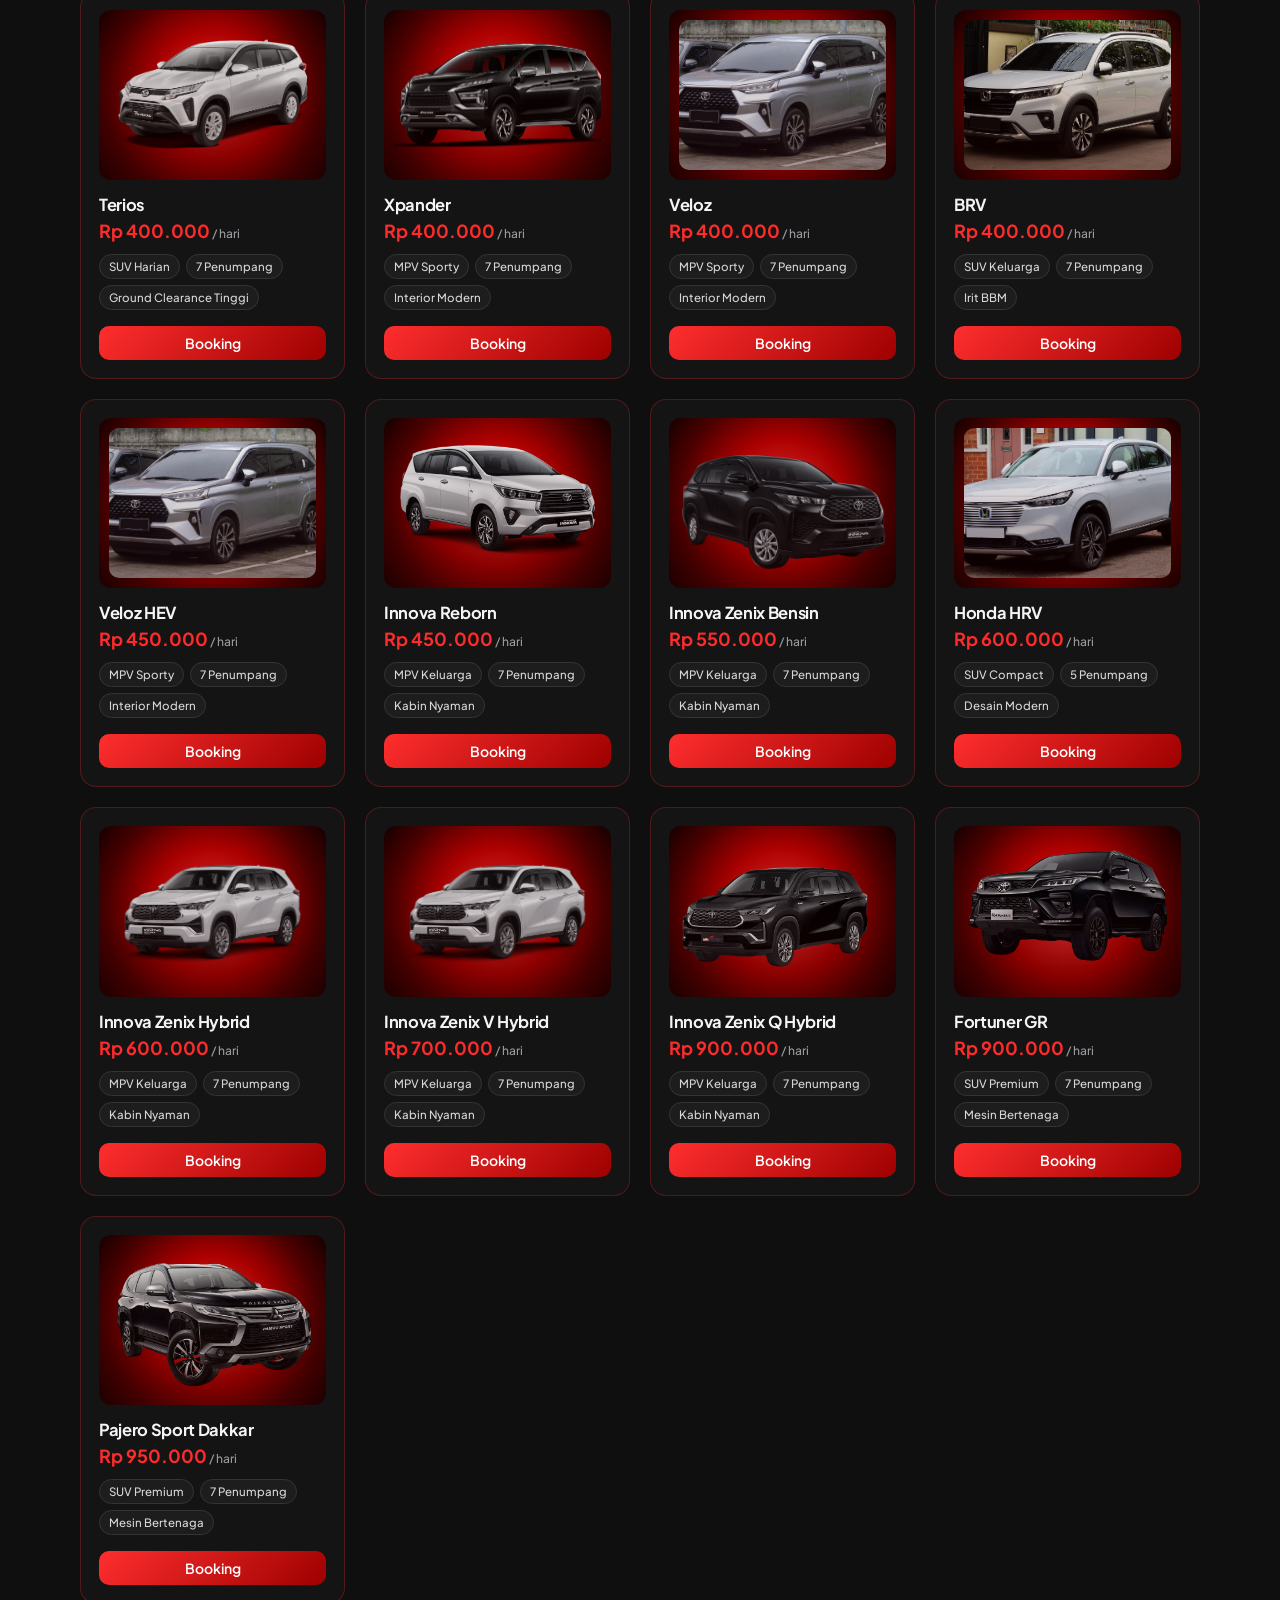
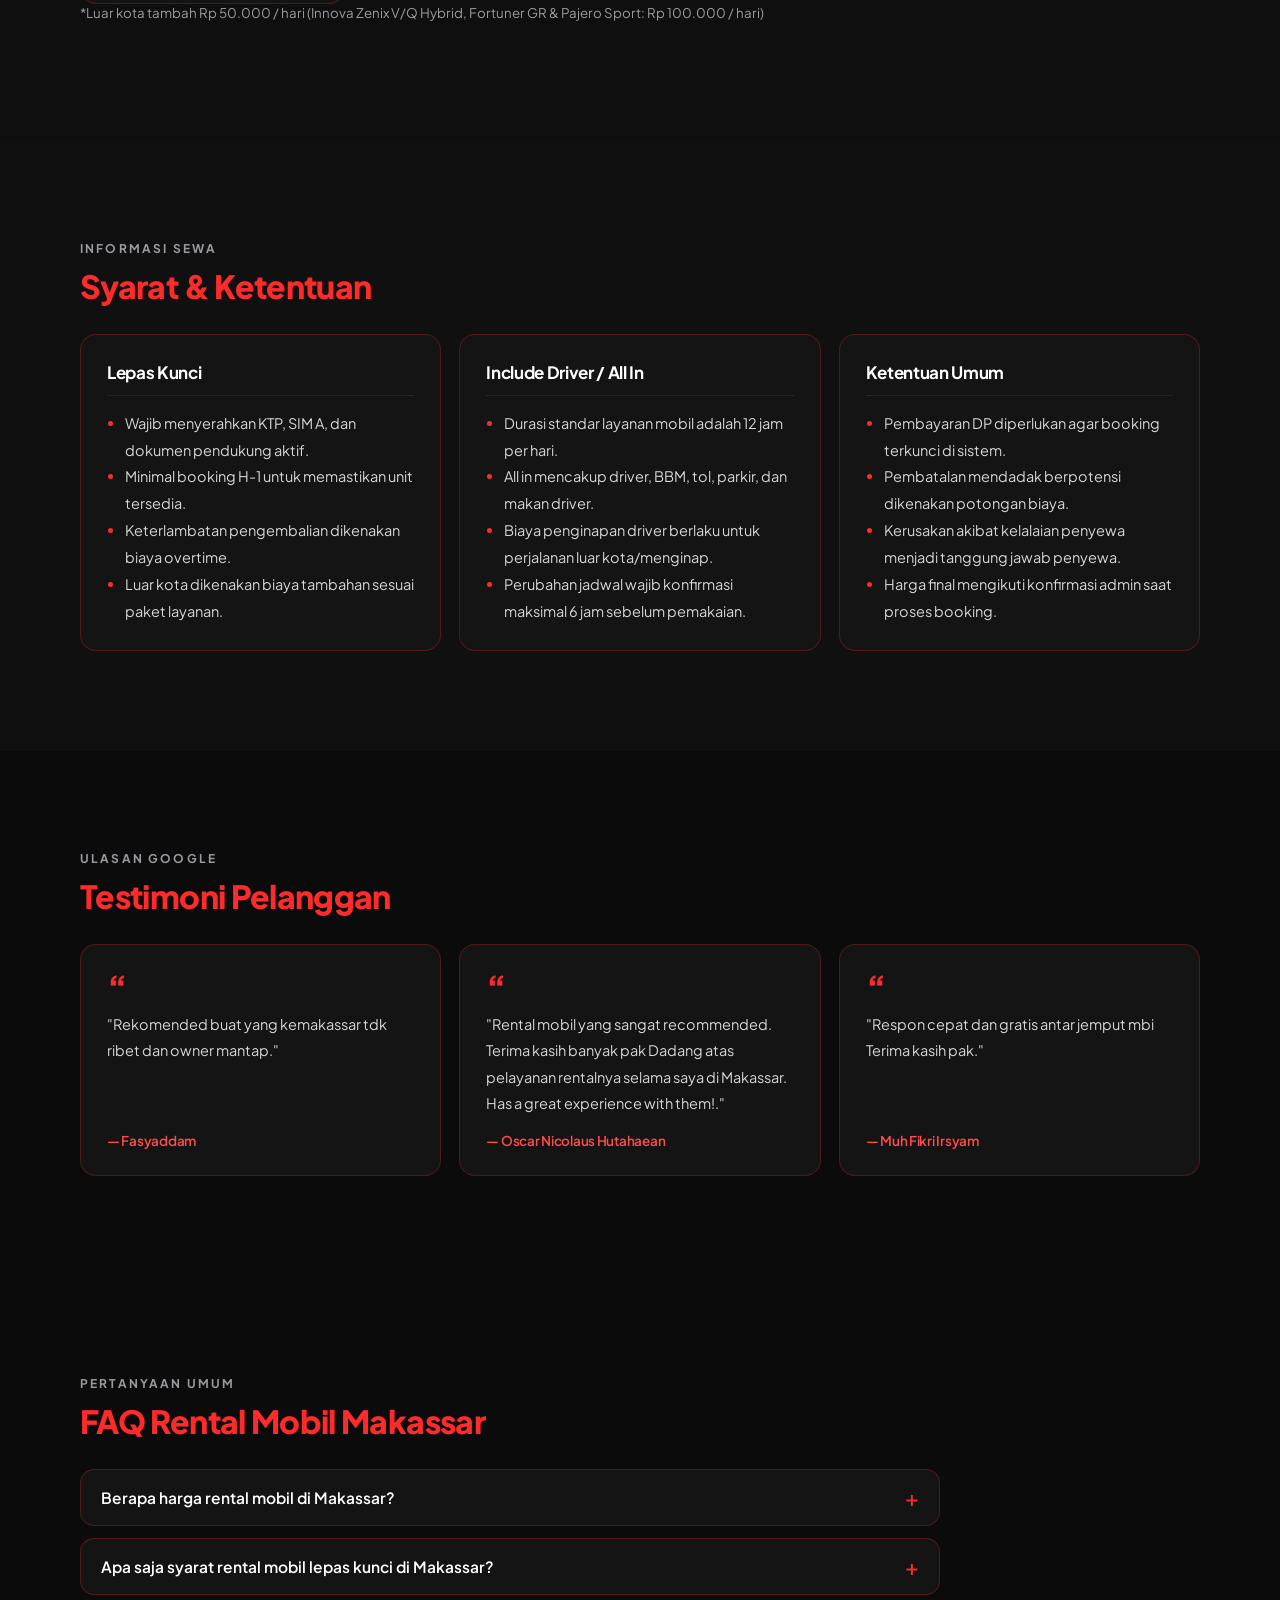
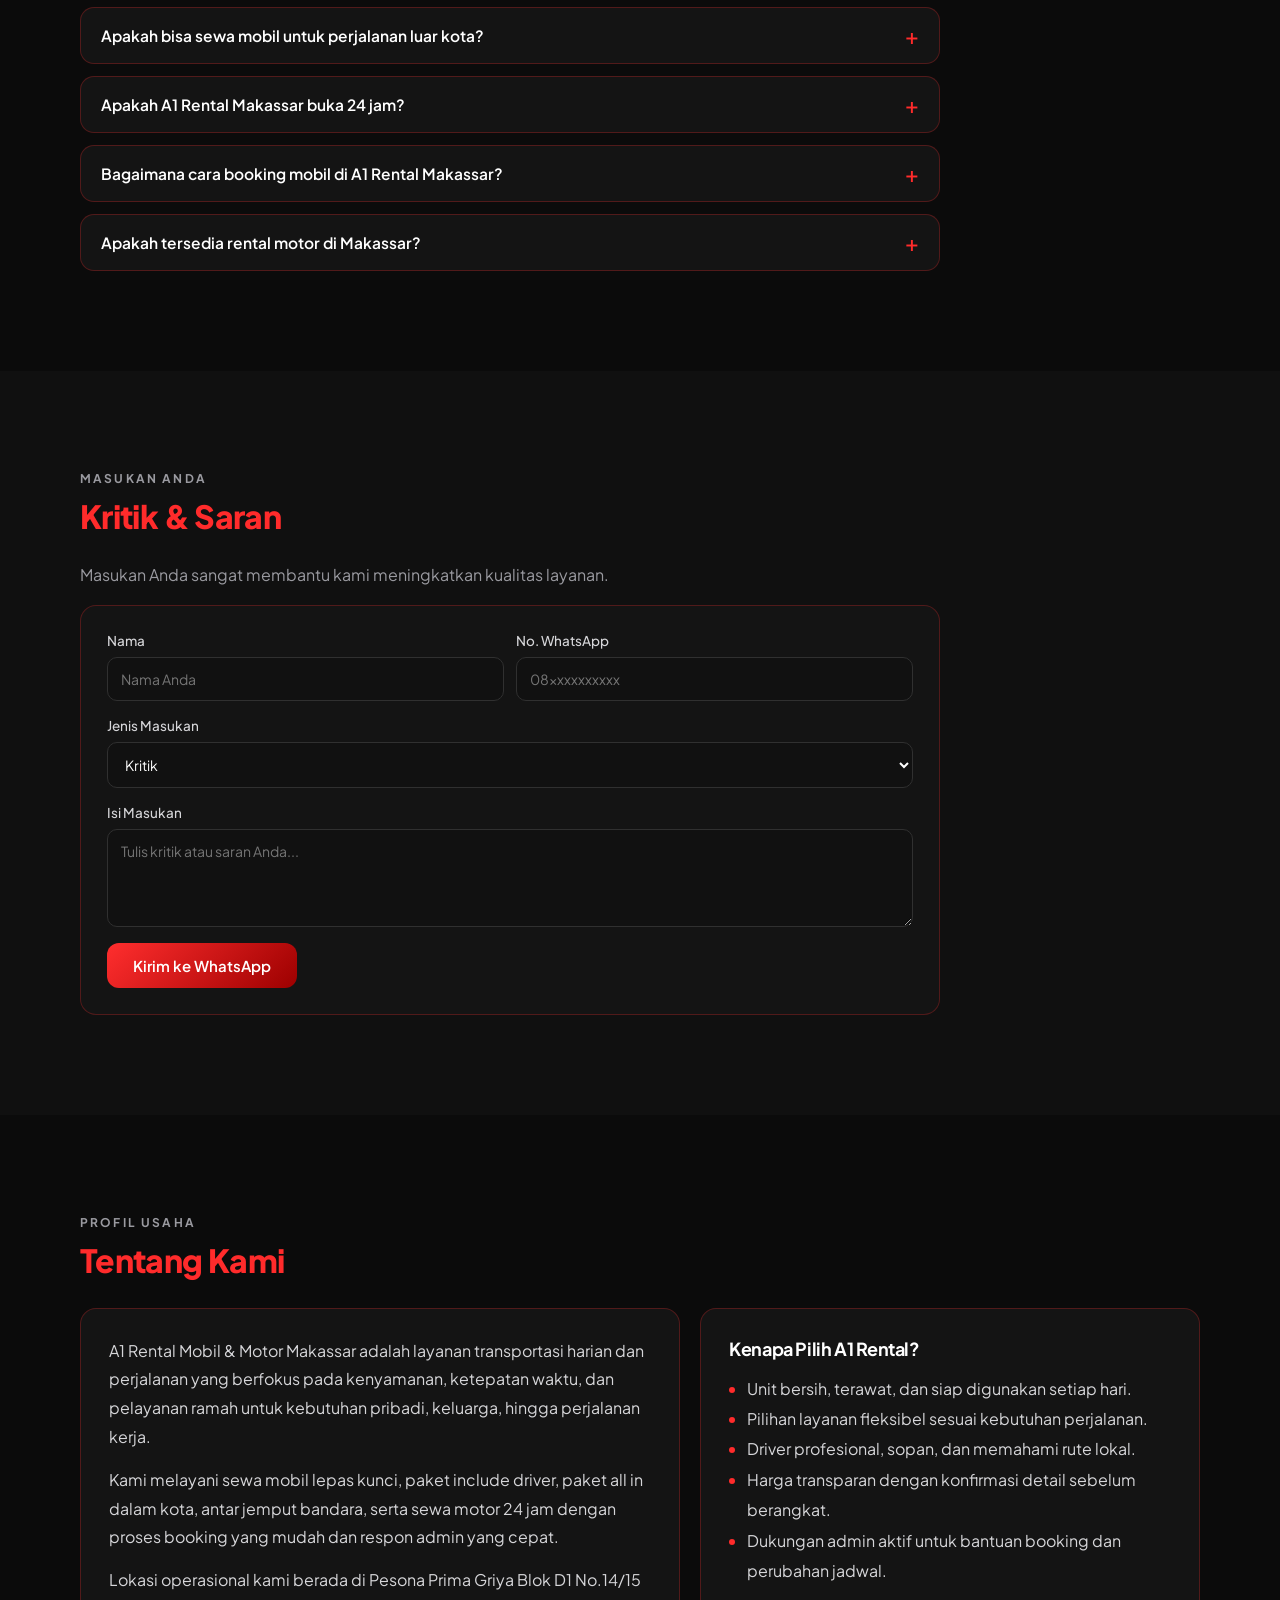
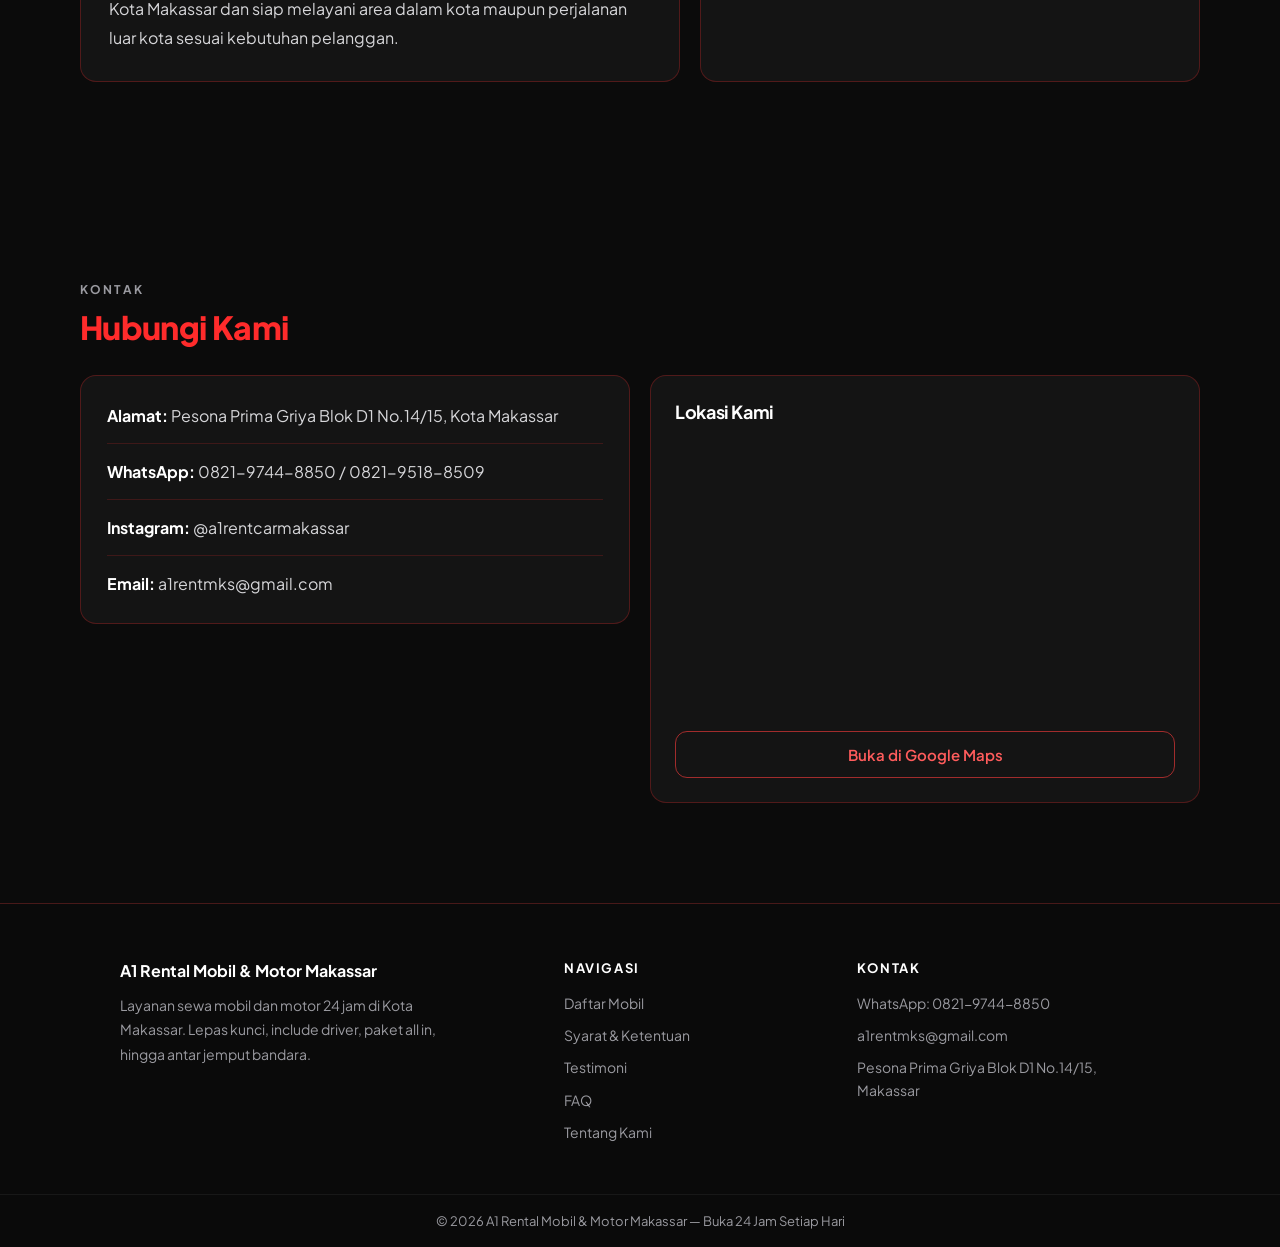
==== commit 98824c41: "add car" ====
--- a/index.html
+++ b/index.html
@@ -720,10 +720,10 @@
     'rush': 'img/rush.png',
     'terios': 'img/terios.webp',
     'xpander': 'img/xpander.webp',
-    'veloz': 'img/avanza.png',
-    'veloz hev': 'img/avanza.png',
-    'brv': 'img/rush.png',
-    'honda hrv': 'img/rush.png',
+    'veloz': 'img/Veloz.jpg',
+    'veloz hev': 'img/Veloz.jpg',
+    'brv': 'img/BRV.jpg',
+    'honda hrv': 'img/Honda HRV.jpg',
     'innova reborn': 'img/Innova Reborn.png',
     'innova zenix bensin': 'img/Innova Zenix Bensin.png',
     'innova zenix hybrid': 'img/Innova Zenix Hybrid.png',
--- a/style.css
+++ b/style.css
@@ -898,6 +898,10 @@
     content: " / trip";
 }
 
+#bulanan .item p::after {
+    content: " / bulan";
+}
+
 .item a {
     display: inline-block;
     padding: 8px 15px;
@@ -992,6 +996,7 @@
 .item[data-model="innova reborn"] .vehicle-img,
 .item[data-model="terios"] .vehicle-img,
 .item[data-model="innova zenix hybrid"] .vehicle-img,
+.item[data-model="innova zenix v hybrid"] .vehicle-img,
 .item[data-model="new alphard"] .vehicle-img {
     object-fit: contain;
     object-position: center;
@@ -1001,6 +1006,7 @@
 .item[data-model="innova reborn"]:hover .vehicle-img,
 .item[data-model="terios"]:hover .vehicle-img,
 .item[data-model="innova zenix hybrid"]:hover .vehicle-img,
+.item[data-model="innova zenix v hybrid"]:hover .vehicle-img,
 .item[data-model="new alphard"]:hover .vehicle-img {
     transform: scale(1.02);
 }
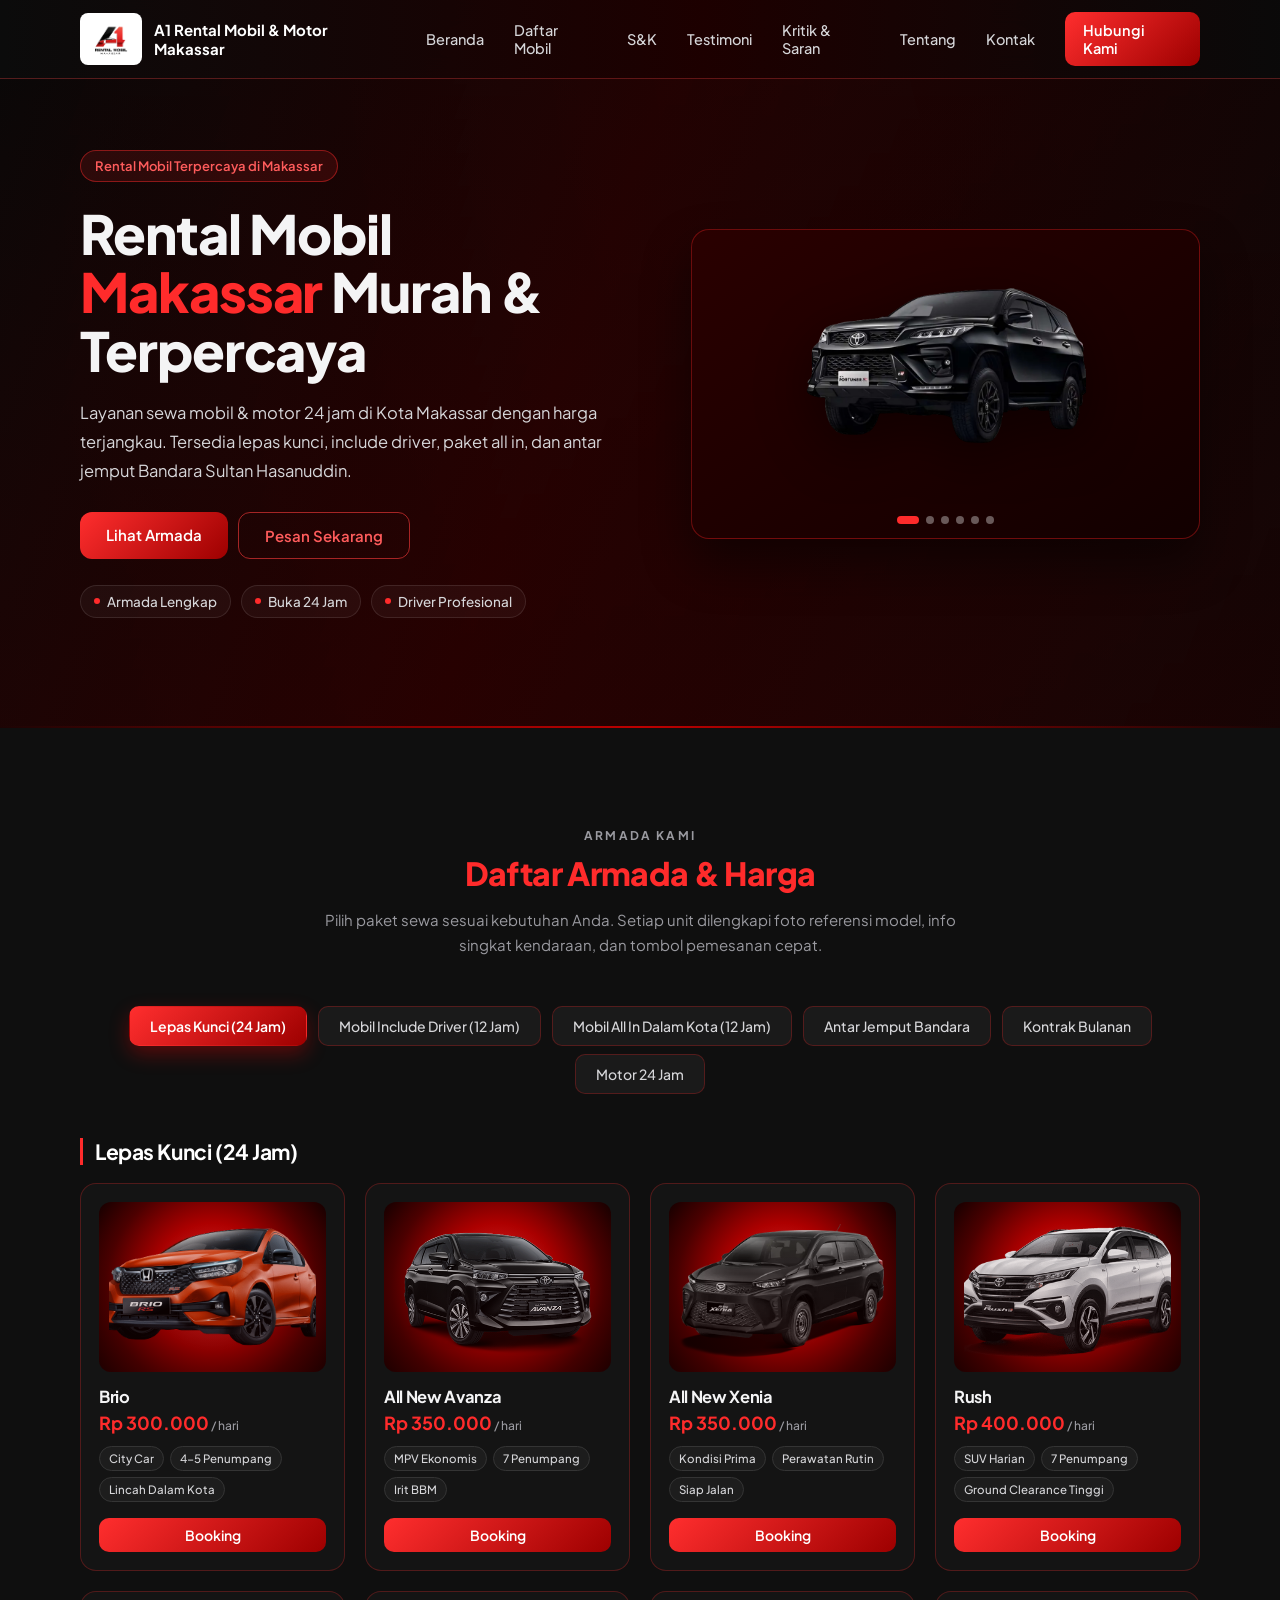
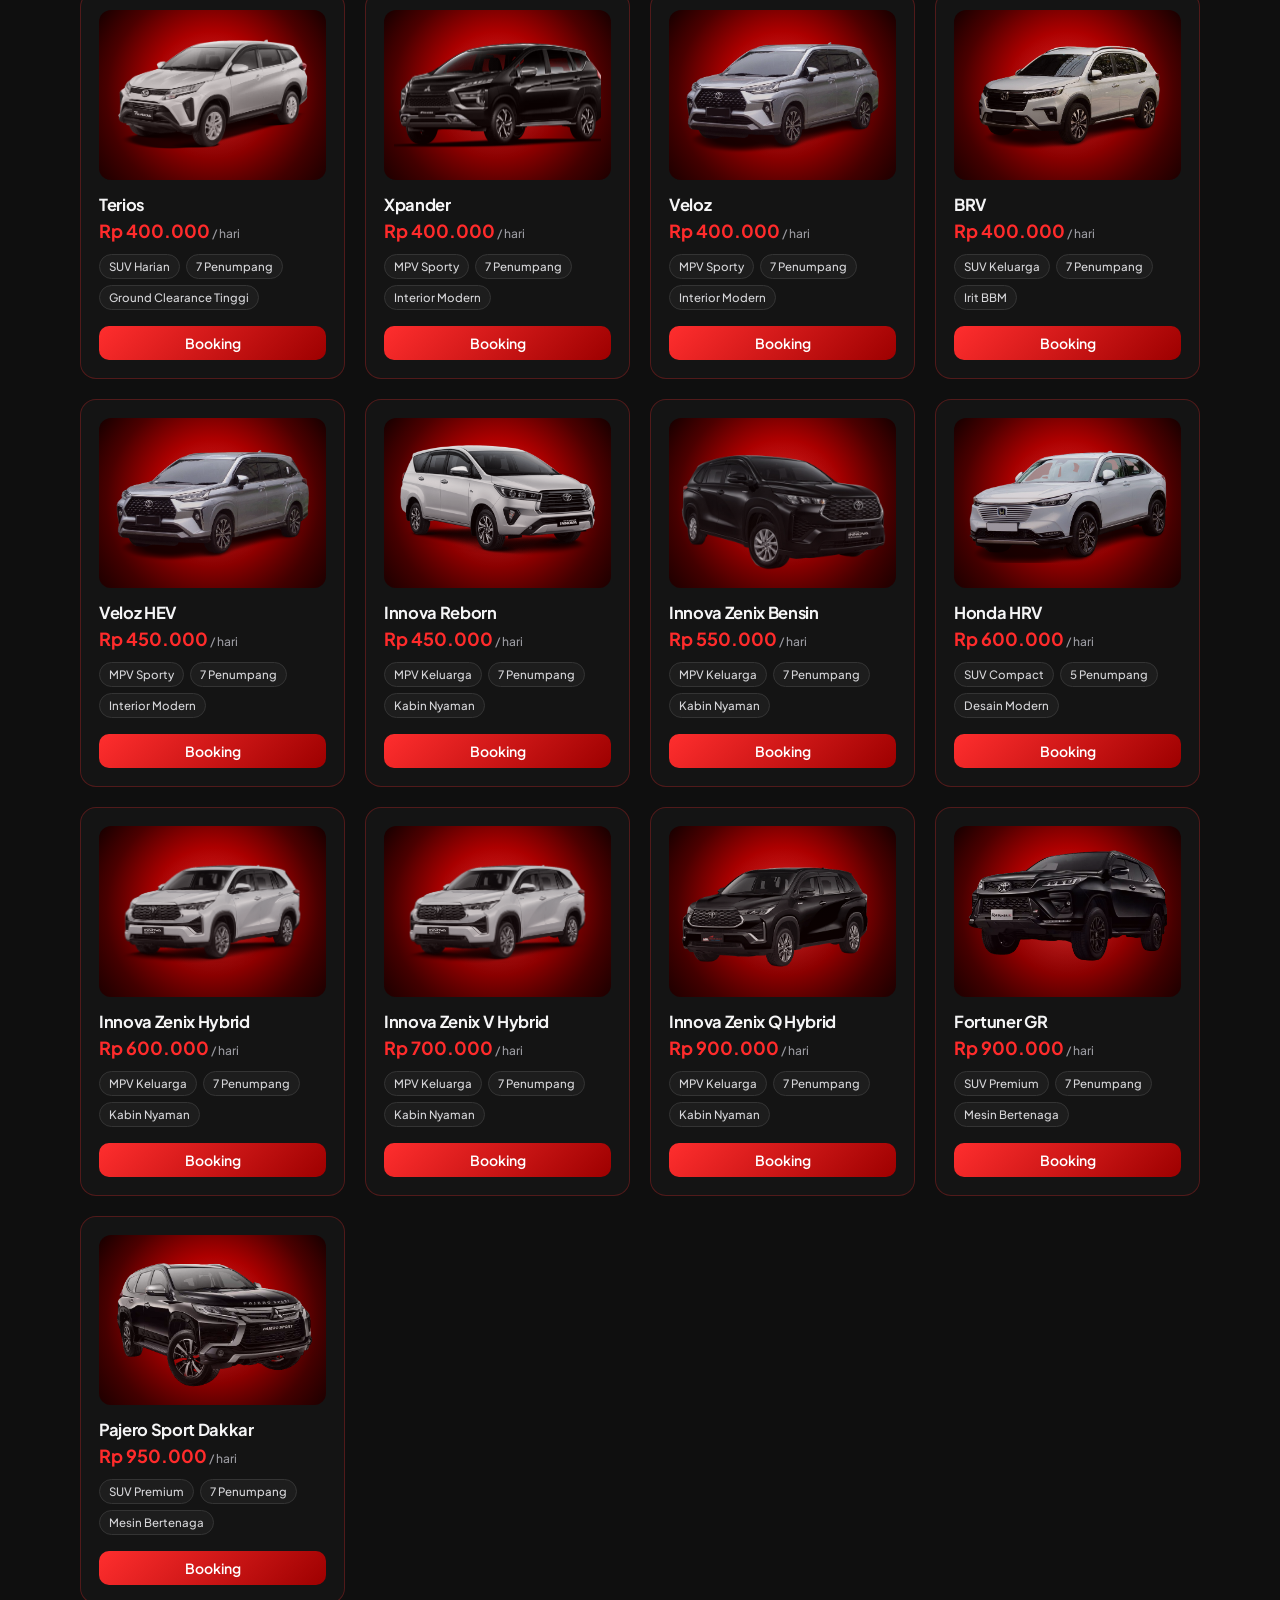
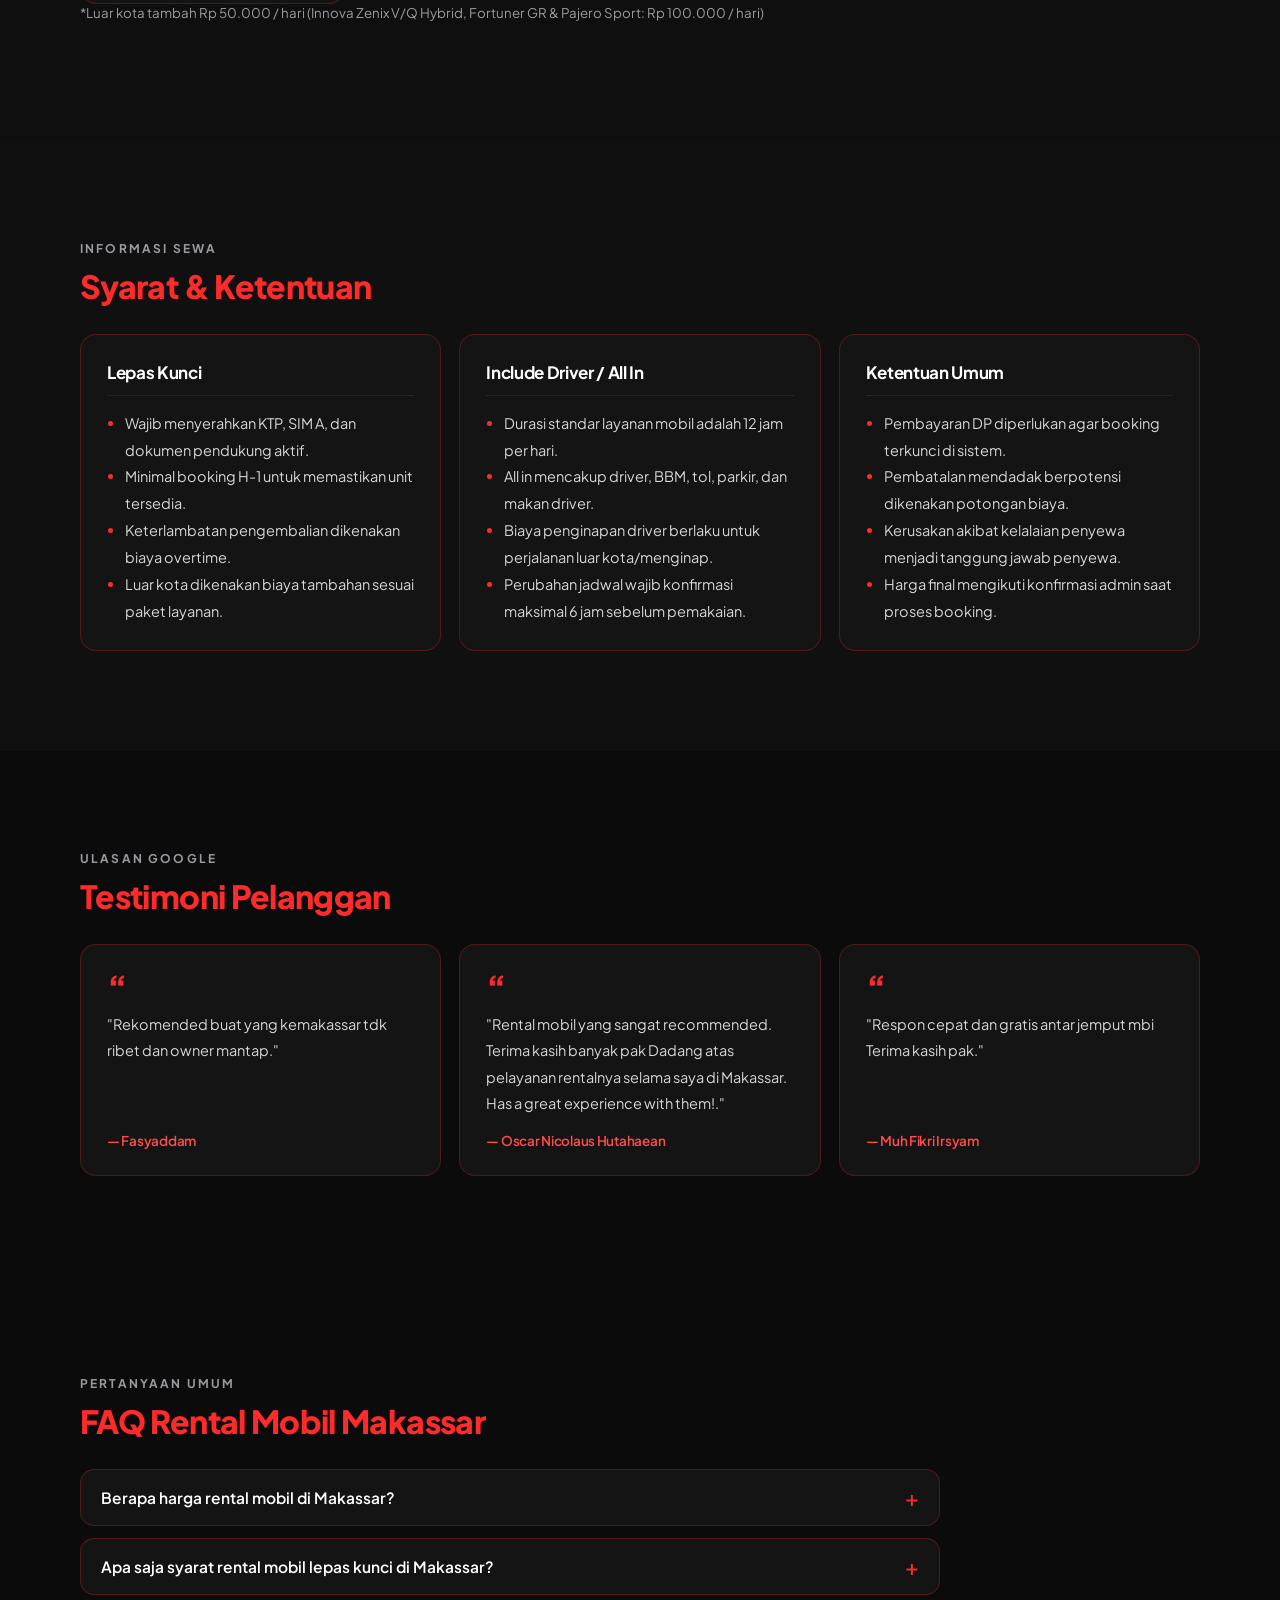
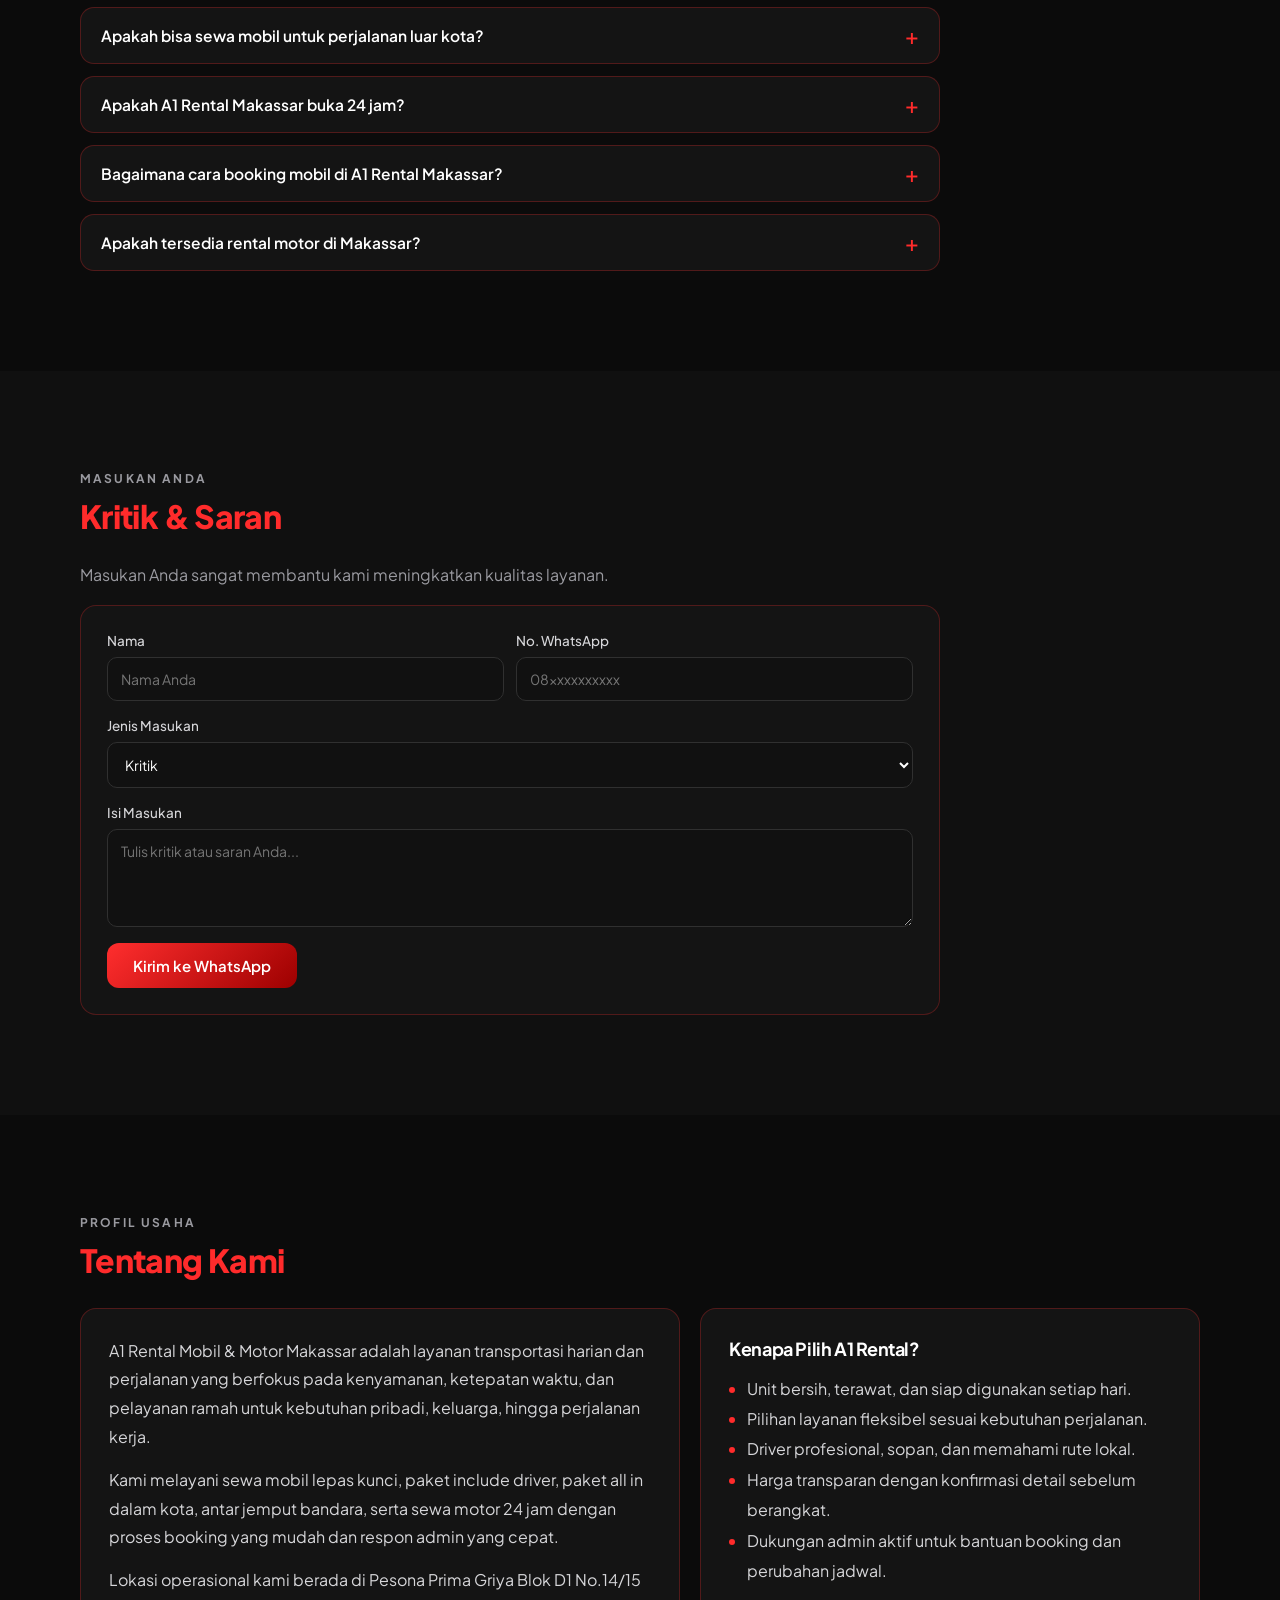
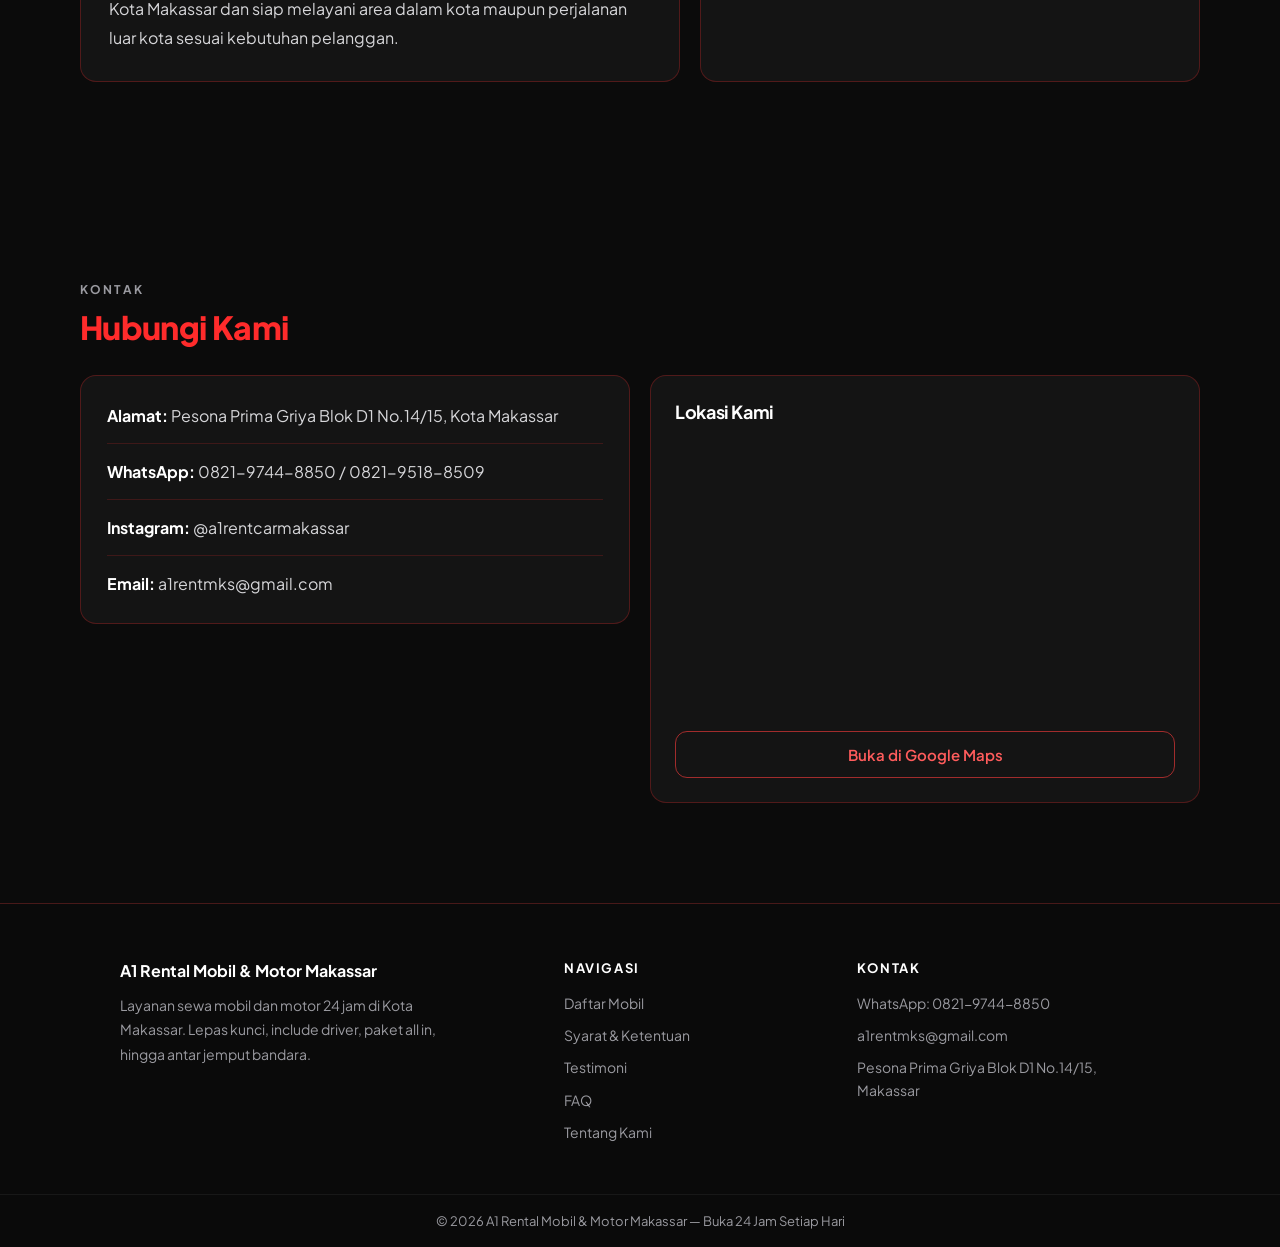
==== commit 8c6c1b96: "add photo car" ====
--- a/index.html
+++ b/index.html
@@ -720,10 +720,10 @@
     'rush': 'img/rush.png',
     'terios': 'img/terios.webp',
     'xpander': 'img/xpander.webp',
-    'veloz': 'img/Veloz.jpg',
-    'veloz hev': 'img/Veloz.jpg',
-    'brv': 'img/BRV.jpg',
-    'honda hrv': 'img/Honda HRV.jpg',
+    'veloz': 'img/Veloz-removebg-preview.png',
+    'veloz hev': 'img/Veloz-removebg-preview.png',
+    'brv': 'img/BRV-removebg-preview.png',
+    'honda hrv': 'img/Honda_HRV-removebg-preview.png',
     'innova reborn': 'img/Innova Reborn.png',
     'innova zenix bensin': 'img/Innova Zenix Bensin.png',
     'innova zenix hybrid': 'img/Innova Zenix Hybrid.png',
--- a/style.css
+++ b/style.css
@@ -997,6 +997,10 @@
 .item[data-model="terios"] .vehicle-img,
 .item[data-model="innova zenix hybrid"] .vehicle-img,
 .item[data-model="innova zenix v hybrid"] .vehicle-img,
+.item[data-model="veloz"] .vehicle-img,
+.item[data-model="veloz hev"] .vehicle-img,
+.item[data-model="brv"] .vehicle-img,
+.item[data-model="honda hrv"] .vehicle-img,
 .item[data-model="new alphard"] .vehicle-img {
     object-fit: contain;
     object-position: center;
@@ -1007,6 +1011,10 @@
 .item[data-model="terios"]:hover .vehicle-img,
 .item[data-model="innova zenix hybrid"]:hover .vehicle-img,
 .item[data-model="innova zenix v hybrid"]:hover .vehicle-img,
+.item[data-model="veloz"]:hover .vehicle-img,
+.item[data-model="veloz hev"]:hover .vehicle-img,
+.item[data-model="brv"]:hover .vehicle-img,
+.item[data-model="honda hrv"]:hover .vehicle-img,
 .item[data-model="new alphard"]:hover .vehicle-img {
     transform: scale(1.02);
 }
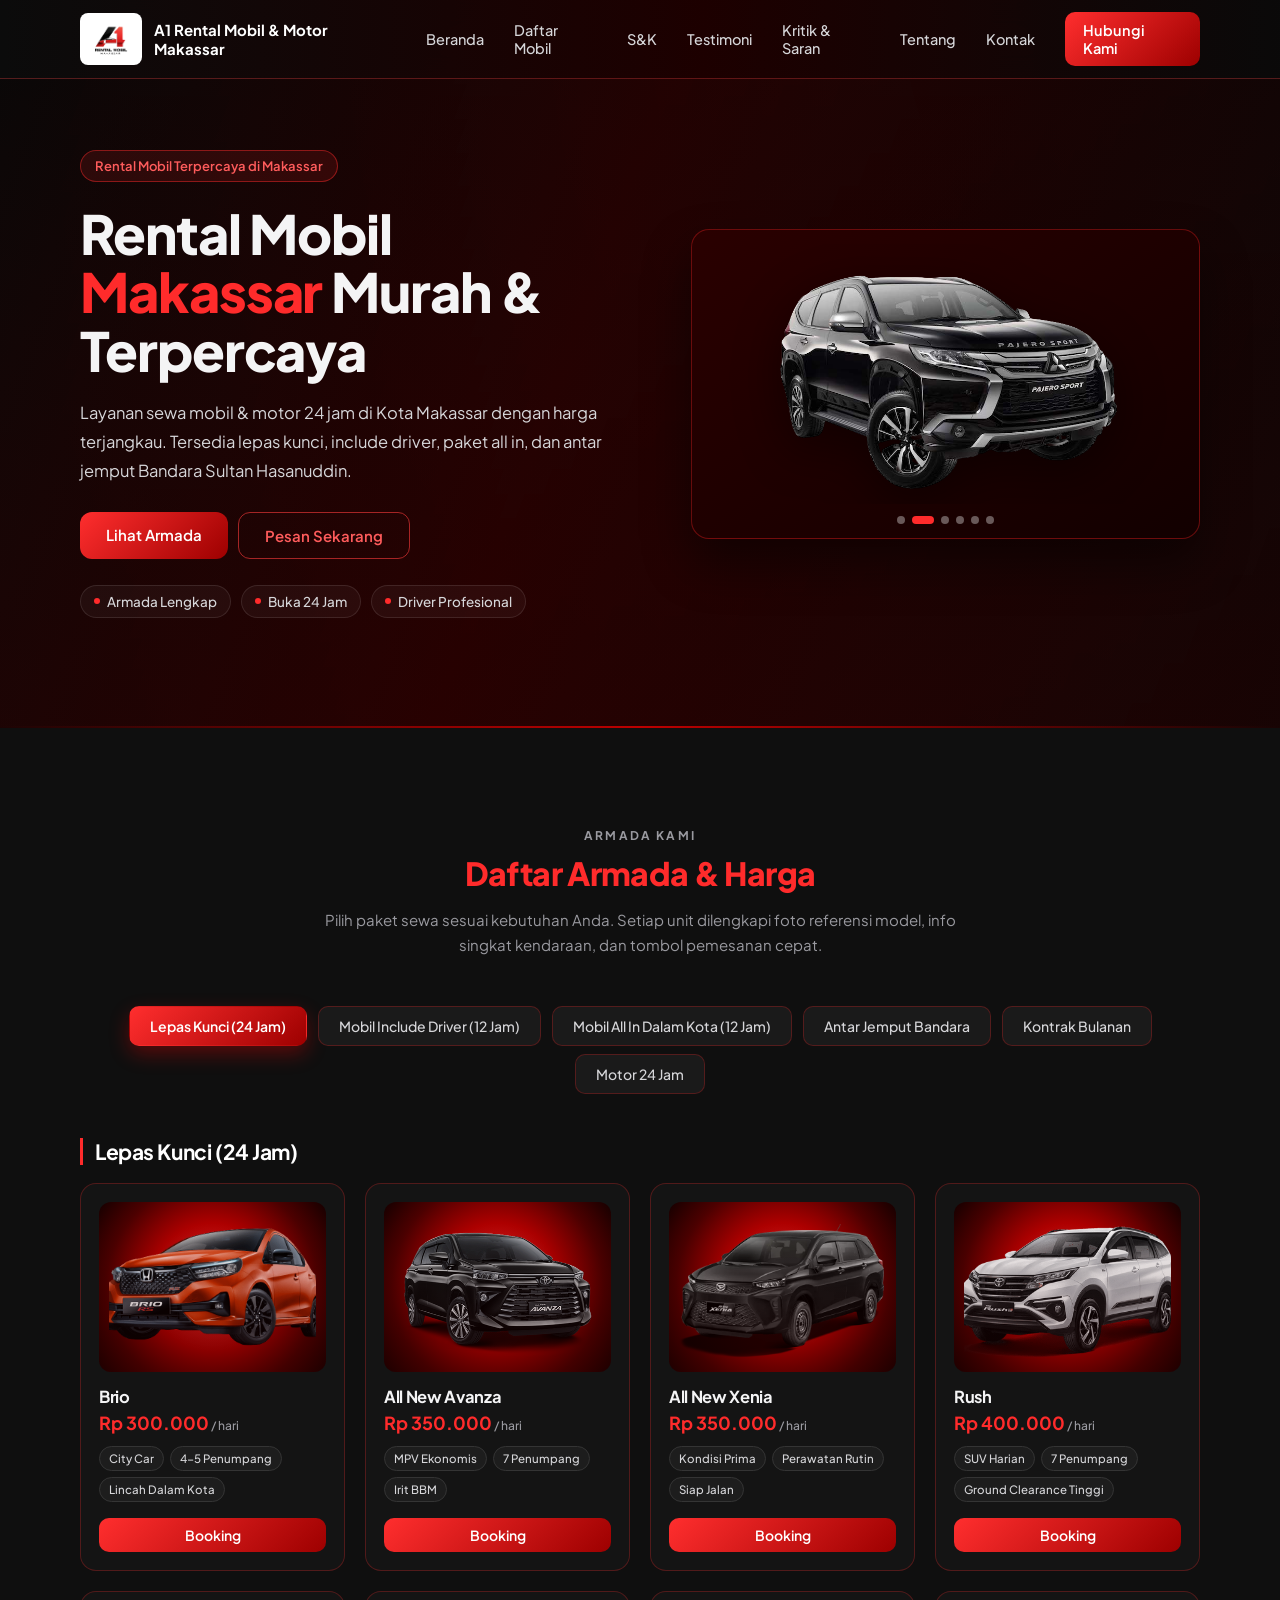
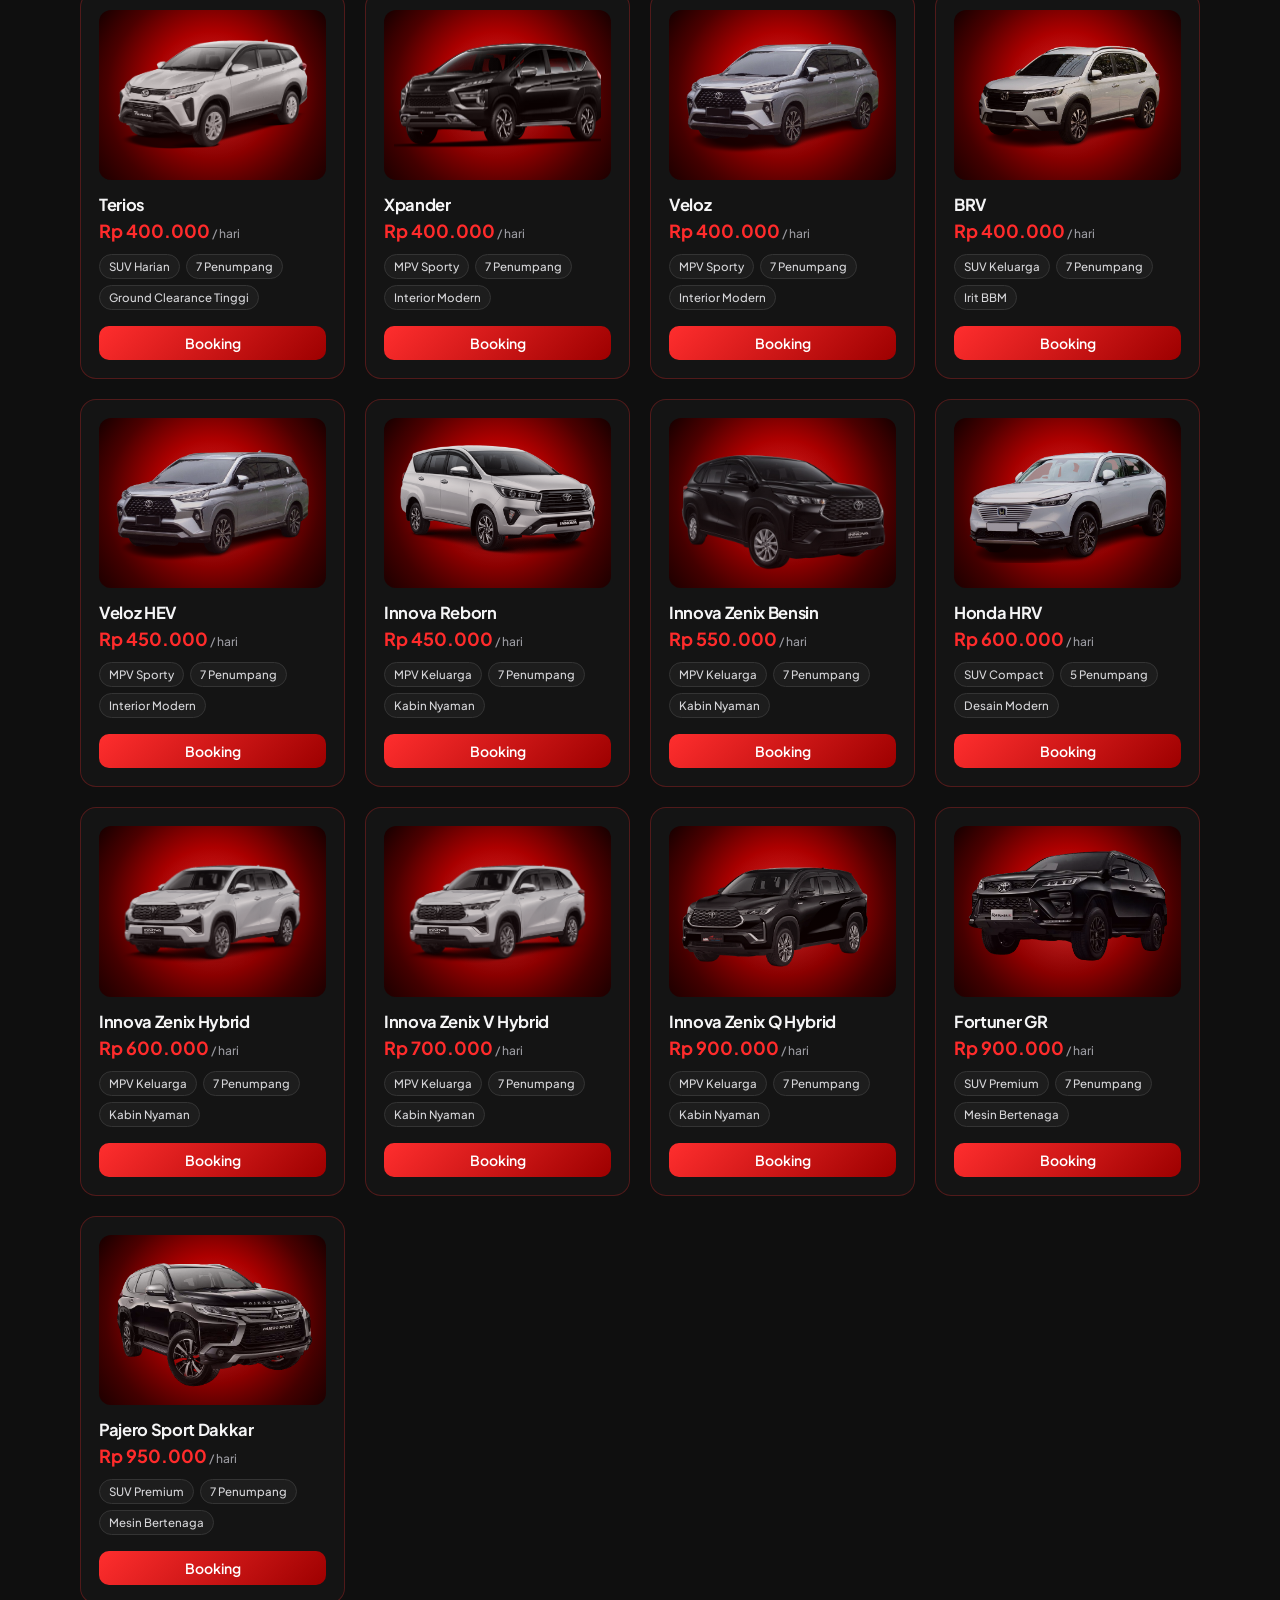
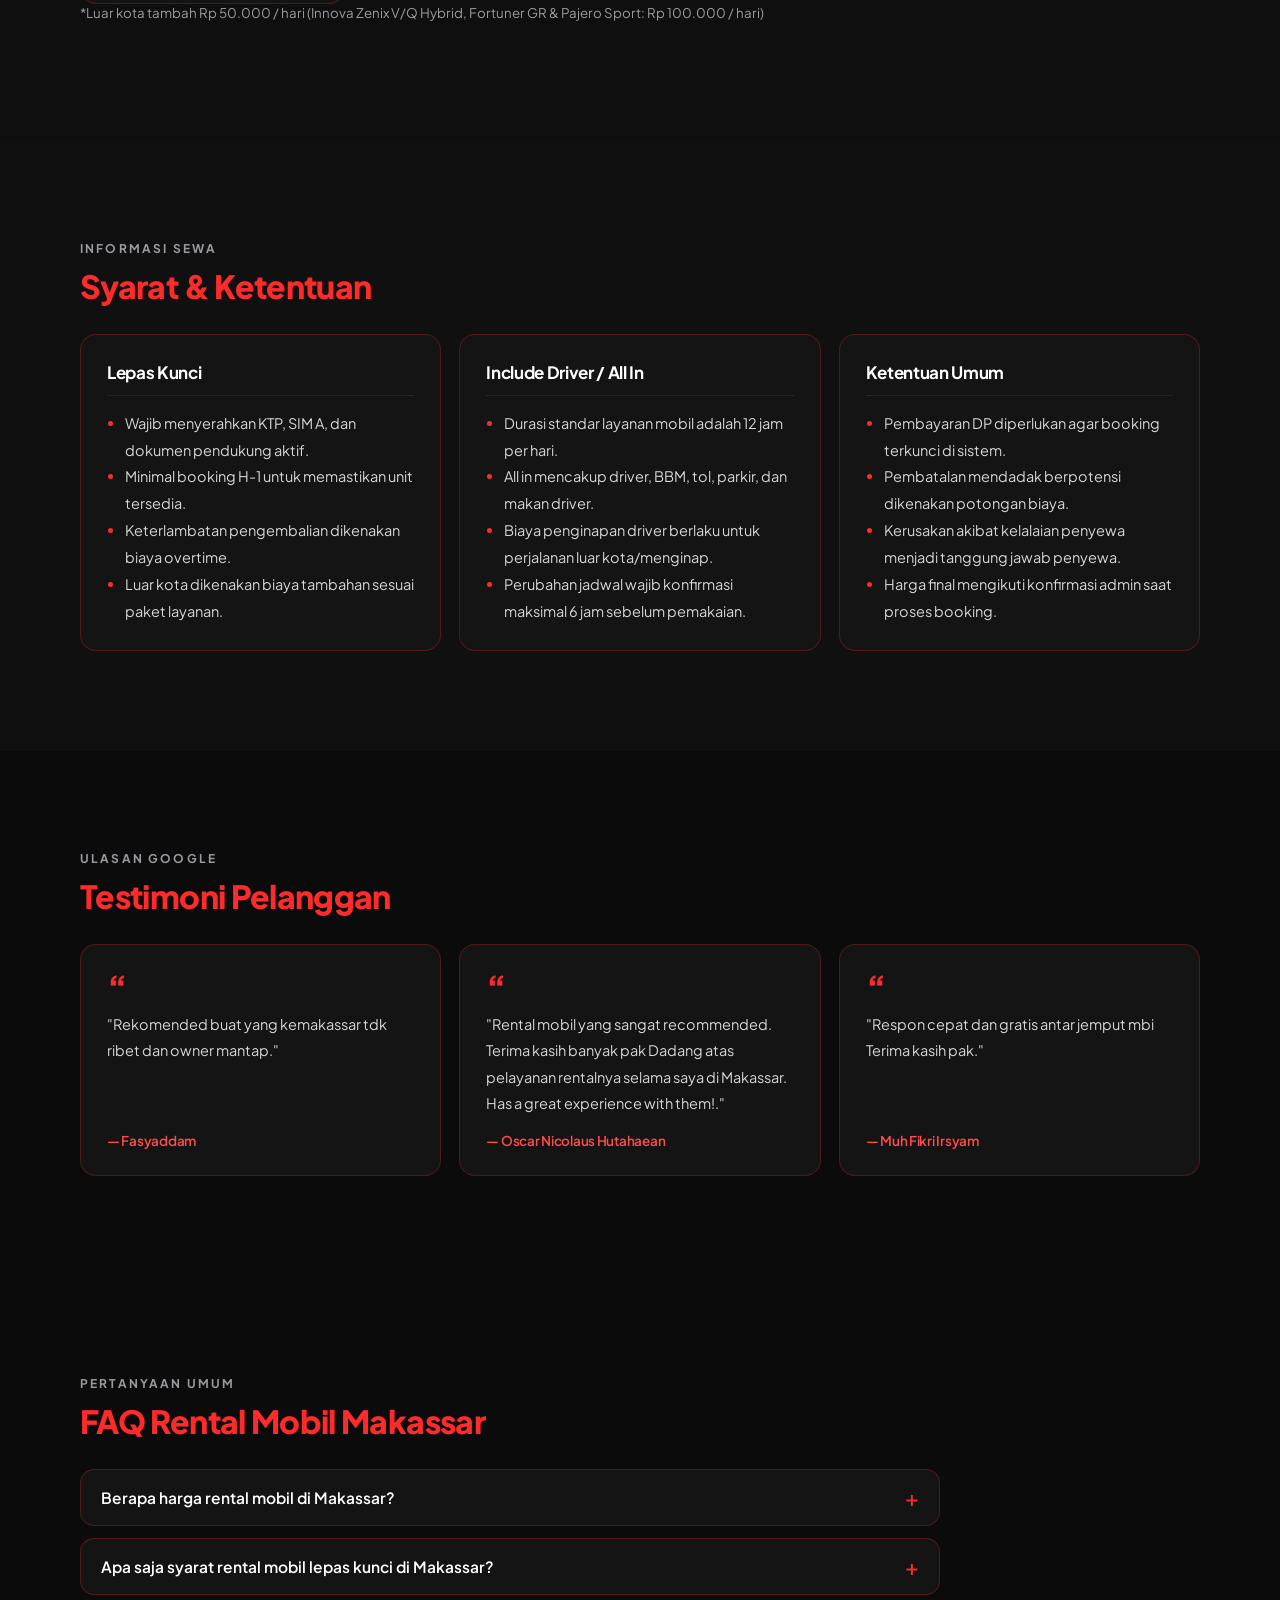
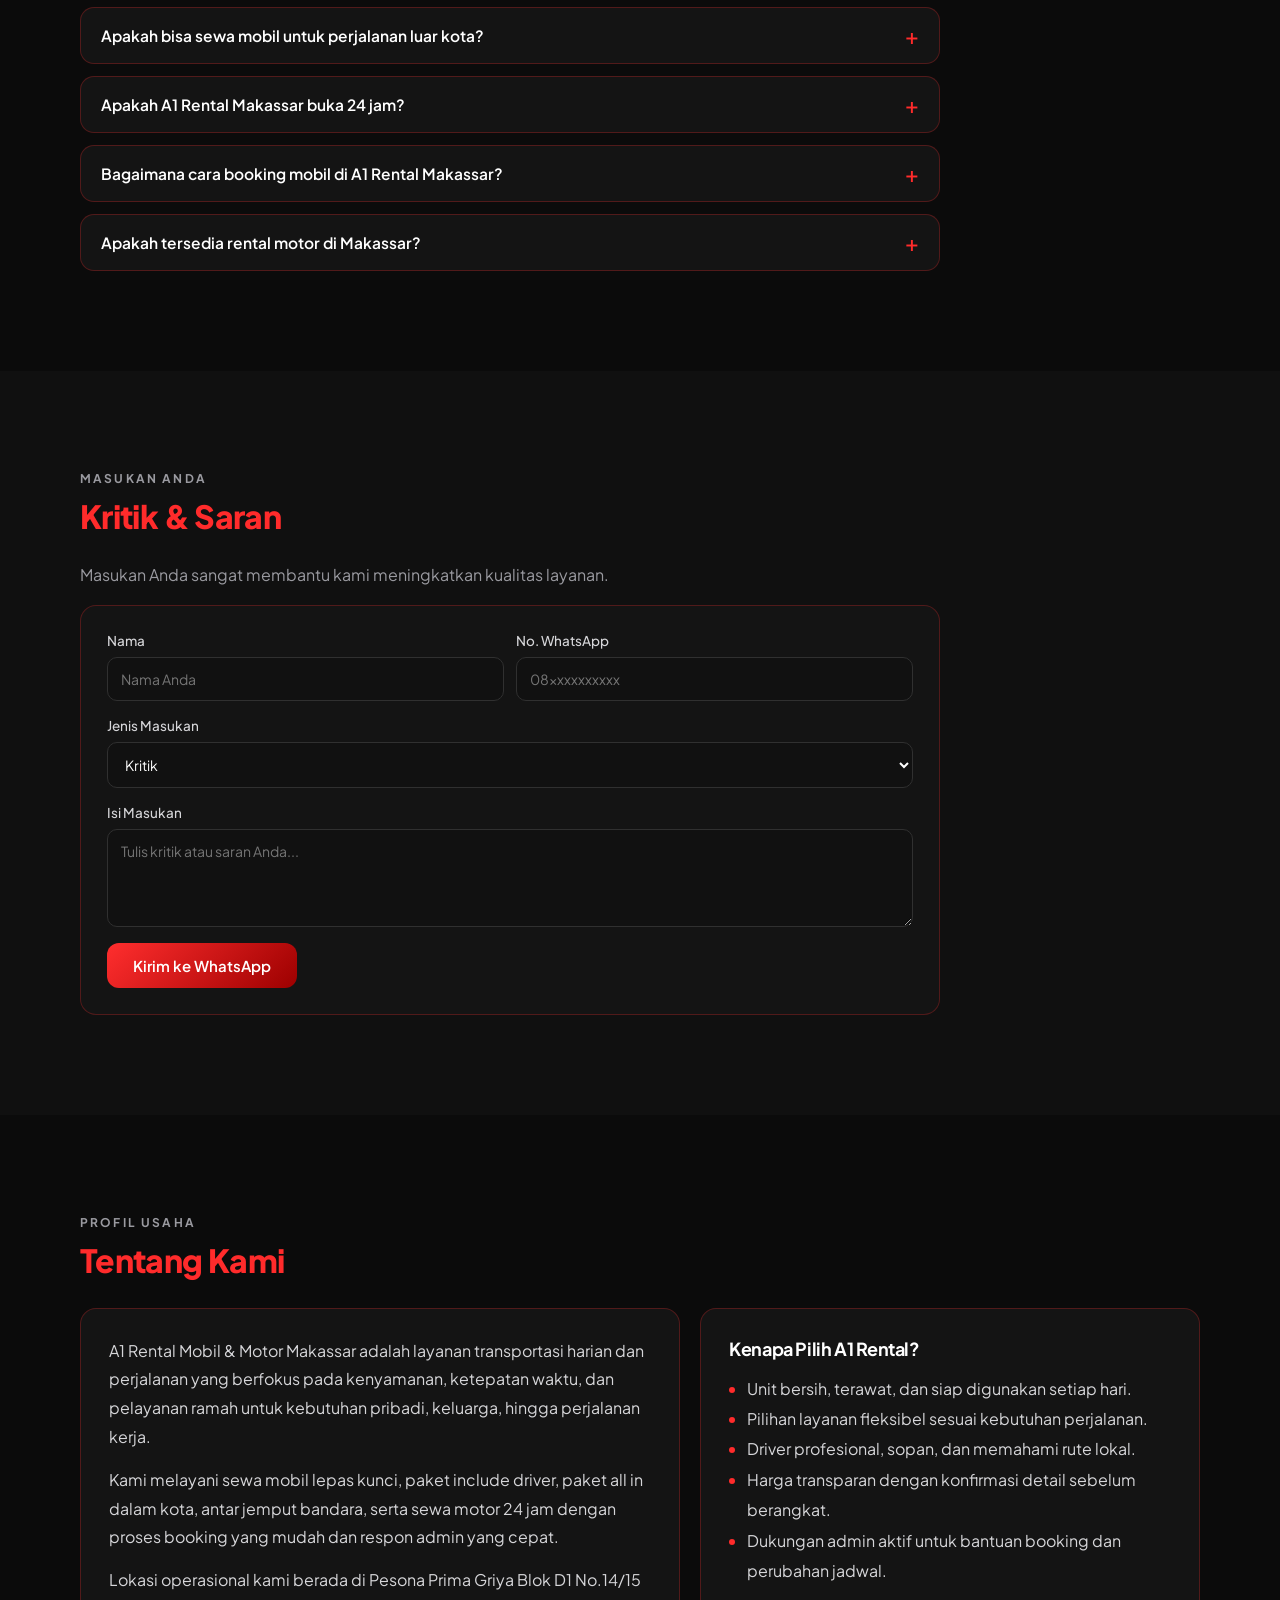
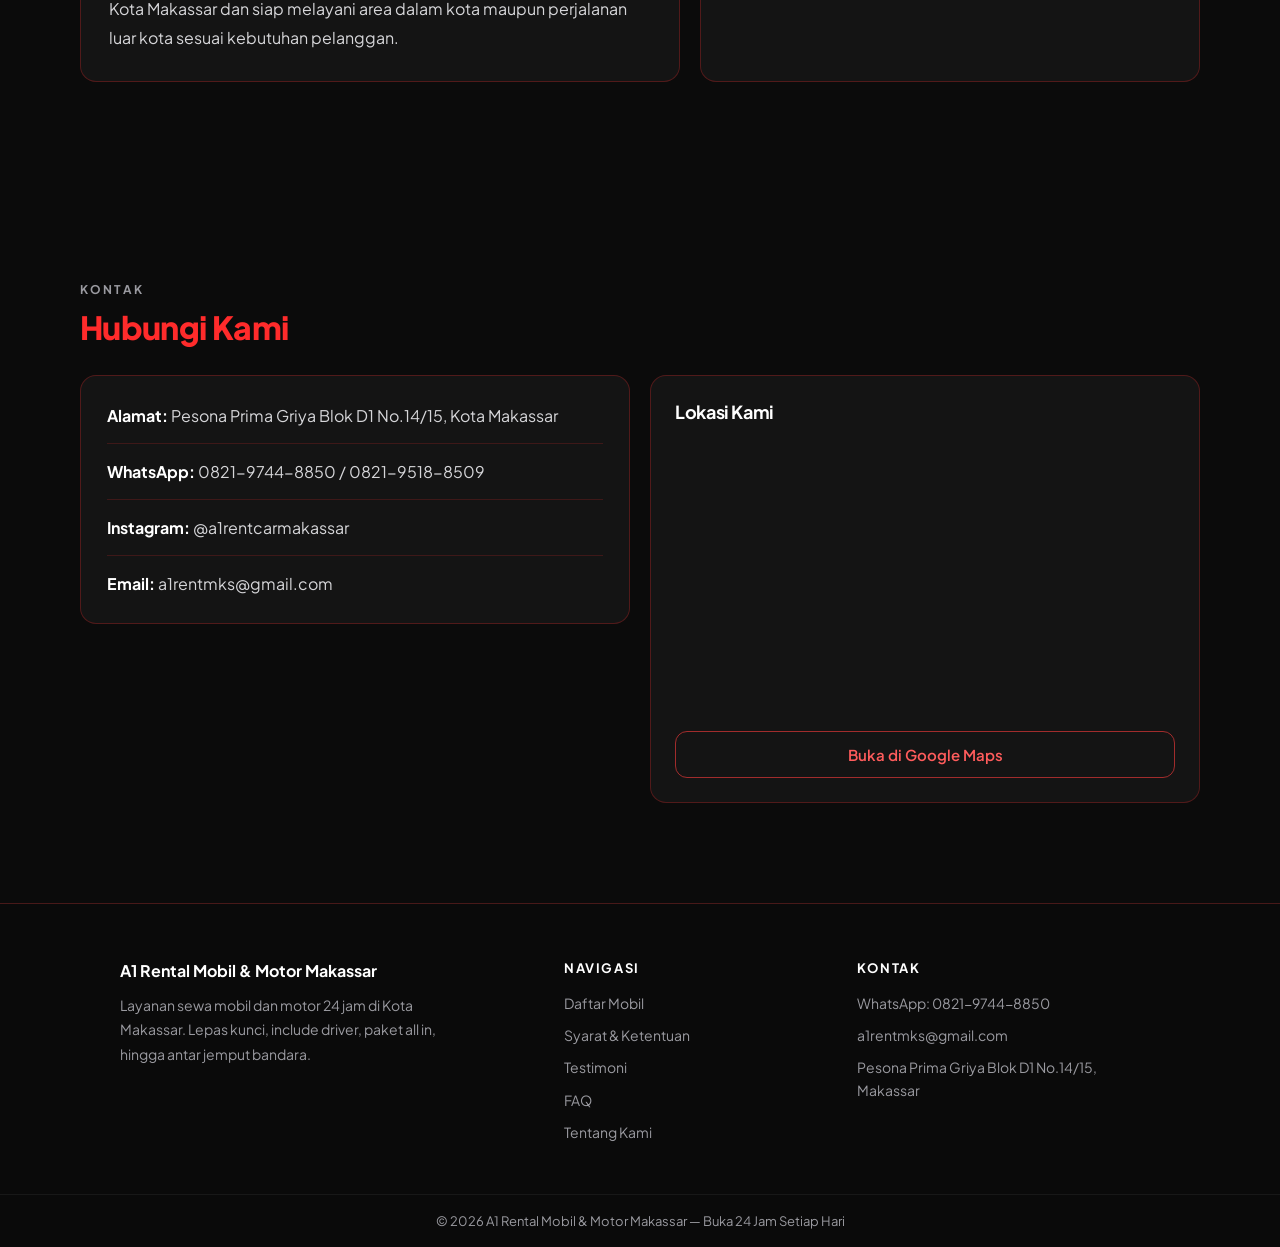
==== commit 81a248bc: "fix gmaps" ====
--- a/index.html
+++ b/index.html
@@ -637,9 +637,9 @@
         <div class="kontak-map-card">
             <h3>Lokasi Kami</h3>
             <iframe
-                src="https://www.google.com/maps?output=embed&q=Pesona+Prima+Griya+Blok+D1+No.14/15+Kota+Makassar"
+                src="https://www.google.com/maps/embed?pb=!1m18!1m12!1m3!1d3973.531552298876!2d119.4781067!3d-5.178767!2m3!1f0!2f0!3f0!3m2!1i1024!2i768!4f13.1!3m3!1m2!1s0x2dbee3a953afde55%3A0xec39109b580b7b77!2sA1%20Rental%20Mobil%20Makassar%20%7C%20A1%20Rent%20Car%20Makassar%20%7C%20A1%20Sewa%20Mobil%20Makassar!5e0!3m2!1sid!2sid!4v1788832978255!5m2!1sid!2sid"
                 loading="lazy"
-                referrerpolicy="no-referrer-when-downgrade"
+                referrerpolicy="strict-origin-when-cross-origin"
                 allowfullscreen
                 title="Google Maps A1 Rental Makassar"></iframe>
             <a href="https://maps.app.goo.gl/TcPiTi96g9vByP3y5" target="_blank" class="btn-secondary">Buka di Google Maps</a>
